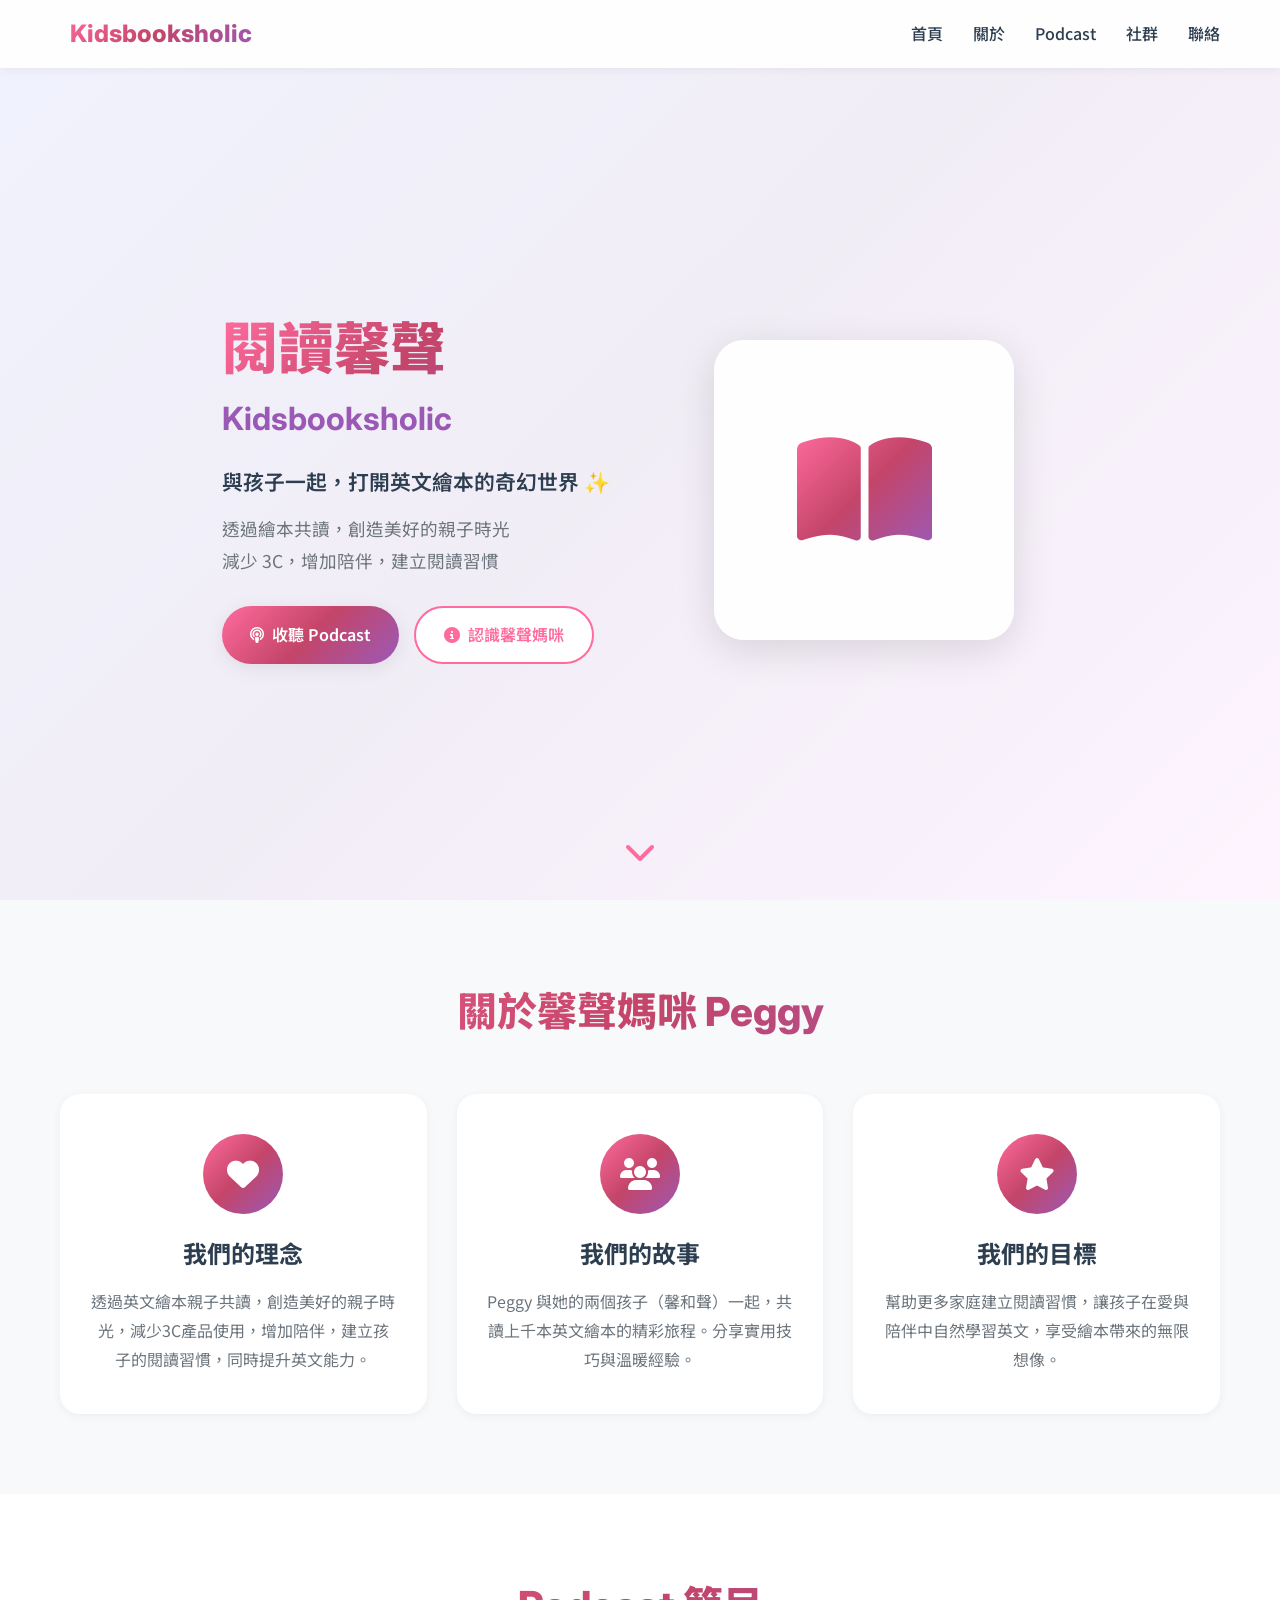
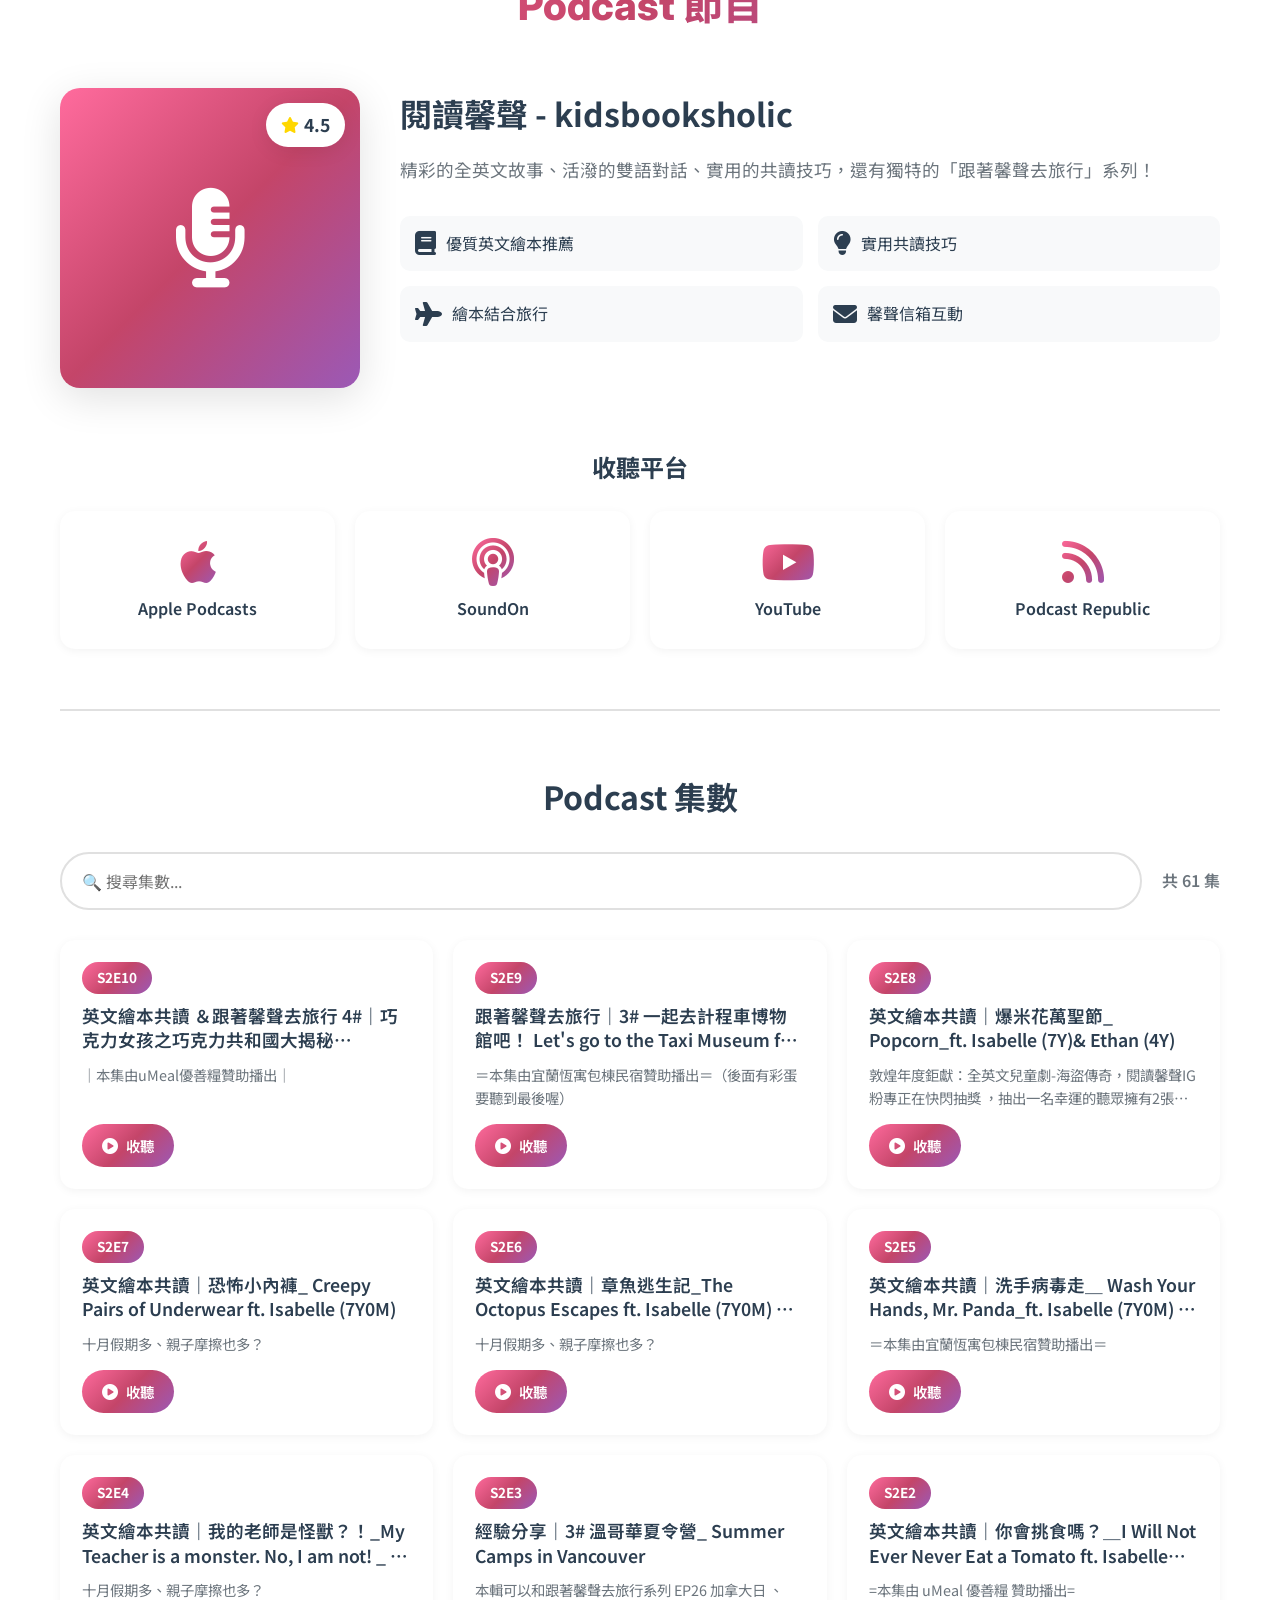
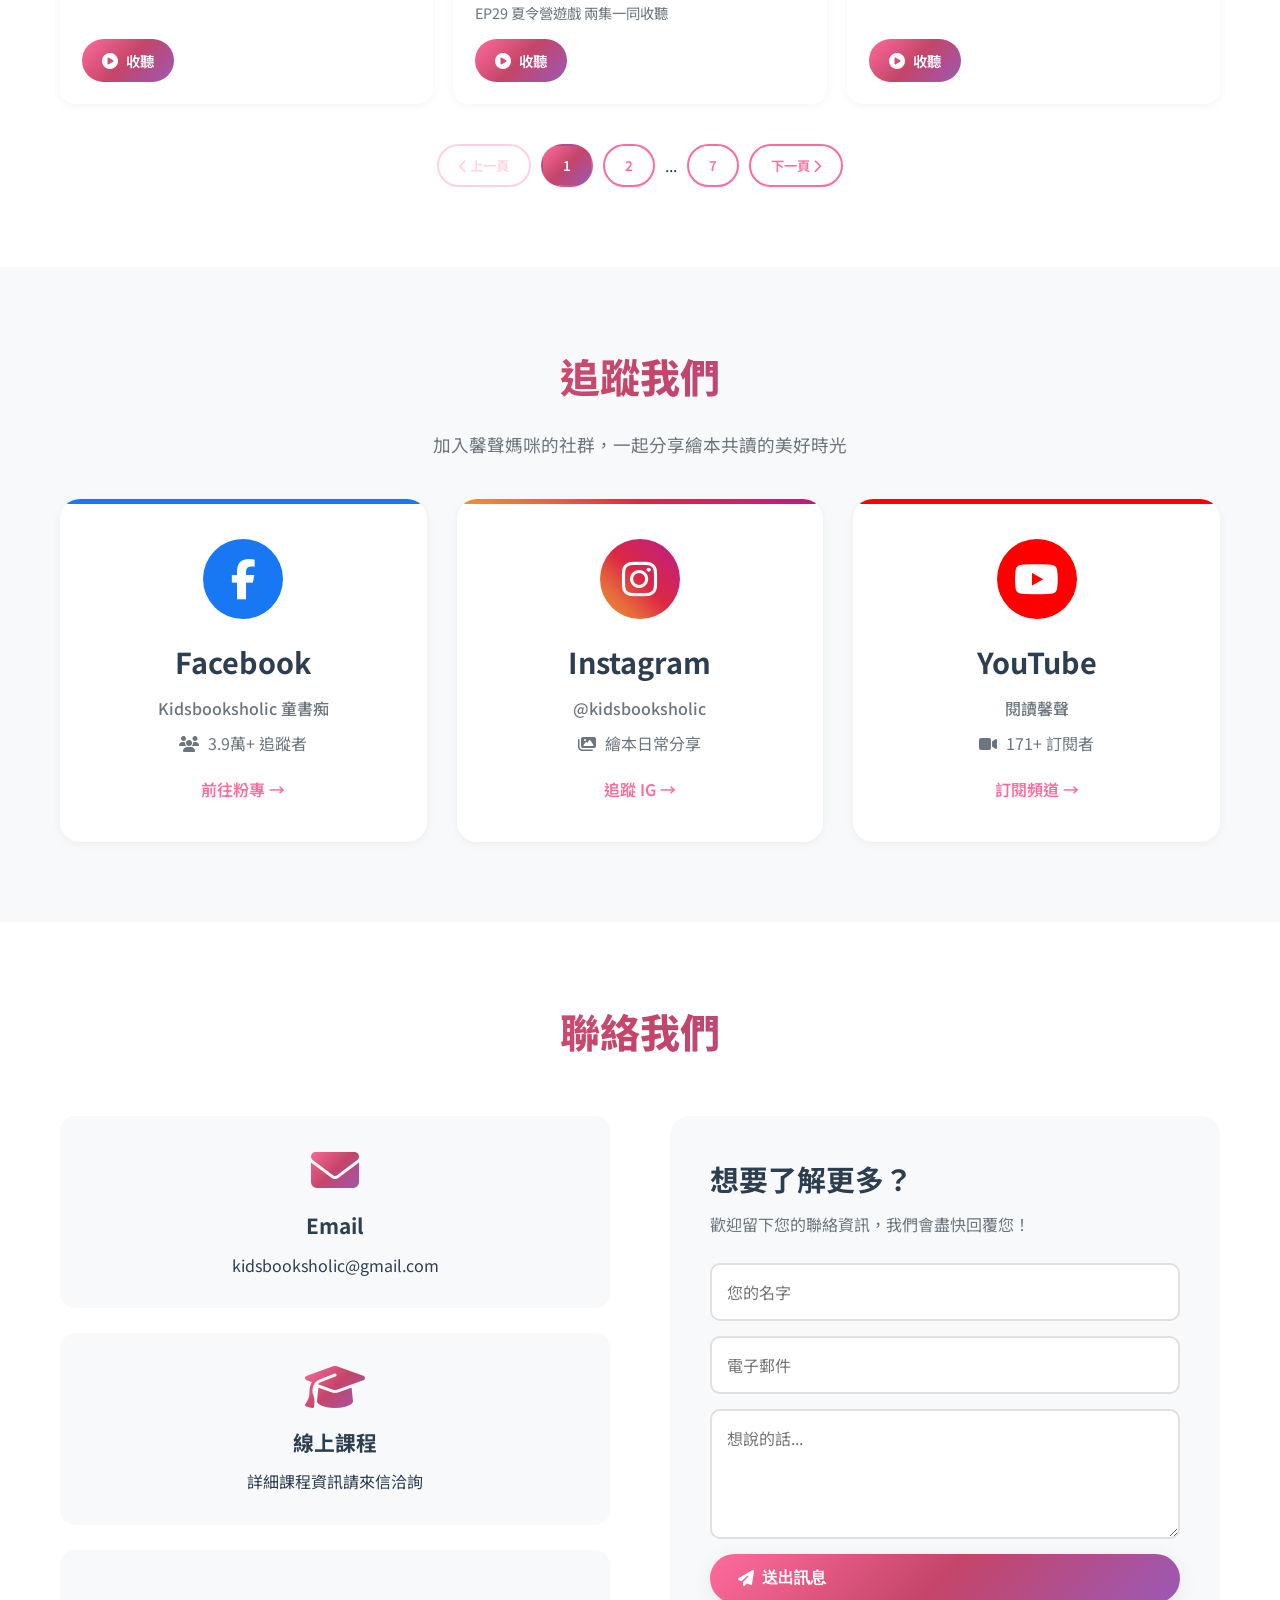
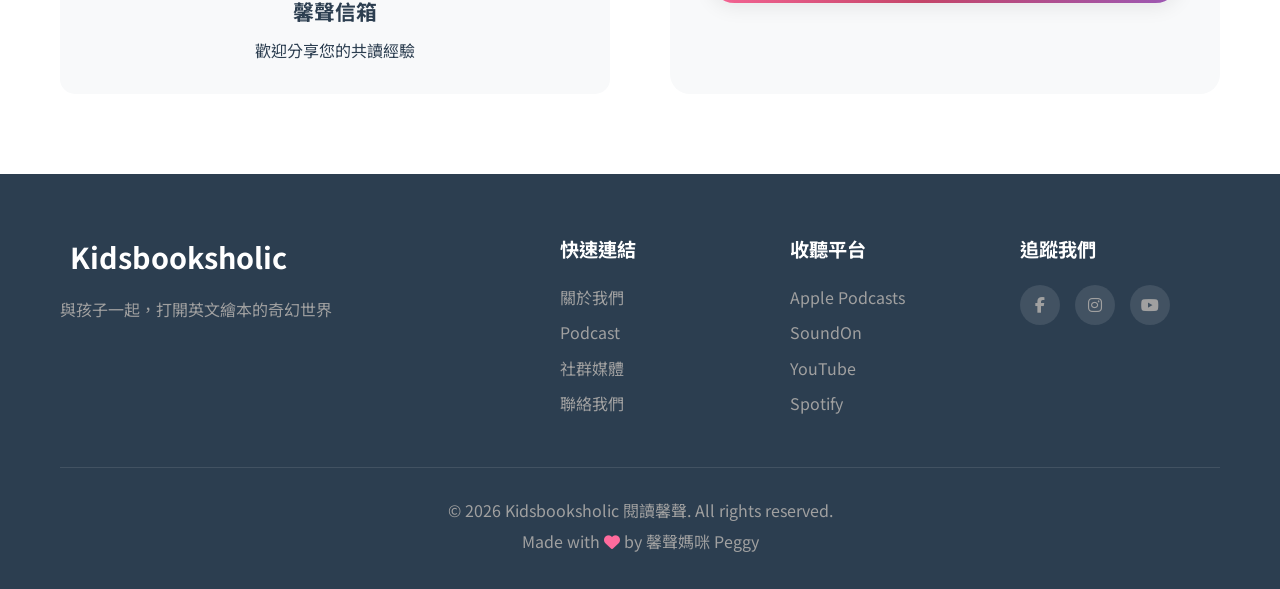
==== index.html @ b8f5b9c1 "Initial commit: Kidsbooksholic site" ====
<!DOCTYPE html>
<html lang="zh-TW">

<head>
    <meta charset="UTF-8">
    <meta name="viewport" content="width=device-width, initial-scale=1.0">
    <meta name="description" content="閱讀馨聲 - kidsbooksholic，Peggy 馨聲媽咪的英文繪本親子共讀 Podcast，分享優質英文繪本與共讀技巧">
    <meta name="keywords" content="英文繪本,親子共讀,kidsbooksholic,馨聲媽咪,Podcast,兒童英語">
    <meta name="author" content="Peggy 馨聲媽咪">

    <!-- Open Graph / Facebook -->
    <meta property="og:type" content="website">
    <meta property="og:title" content="閱讀馨聲 - Kidsbooksholic | 馨聲媽咪的英文繪本世界">
    <meta property="og:description" content="與孩子一起，打開英文繪本的奇幻世界。精彩的全英文故事、活潑的雙語對話、實用的共讀技巧。">
    <meta property="og:site_name" content="Kidsbooksholic">

    <!-- Twitter Card -->
    <meta name="twitter:card" content="summary_large_image">
    <meta name="twitter:title" content="閱讀馨聲 - Kidsbooksholic">
    <meta name="twitter:description" content="與孩子一起，打開英文繪本的奇幻世界">

    <title>閱讀馨聲 - Kidsbooksholic | 馨聲媽咪的英文繪本世界</title>

    <!-- Favicon -->
    <link rel="icon"
        href="data:image/svg+xml,<svg xmlns=%22http://www.w3.org/2000/svg%22 viewBox=%220 0 100 100%22><text y=%22.9em%22 font-size=%2290%22>📚</text></svg>">

    <!-- Google Fonts -->
    <link rel="preconnect" href="https://fonts.googleapis.com">
    <link rel="preconnect" href="https://fonts.gstatic.com" crossorigin>
    <link
        href="https://fonts.googleapis.com/css2?family=Inter:wght@400;600;700;800&family=Noto+Sans+TC:wght@400;500;700;900&display=swap"
        rel="stylesheet">

    <!-- Font Awesome for Icons -->
    <link rel="stylesheet" href="https://cdnjs.cloudflare.com/ajax/libs/font-awesome/6.4.0/css/all.min.css">

    <link rel="stylesheet" href="style.css">
</head>

<body>
    <!-- Navigation -->
    <nav class="navbar">
        <div class="container">
            <div class="nav-brand">
                <i class="fas fa-book-heart"></i>
                <span>Kidsbooksholic</span>
            </div>
            <ul class="nav-menu">
                <li><a href="#home">首頁</a></li>
                <li><a href="#about">關於</a></li>
                <li><a href="#podcast">Podcast</a></li>
                <li><a href="#social">社群</a></li>
                <li><a href="#contact">聯絡</a></li>
            </ul>
        </div>
    </nav>

    <!-- Hero Section -->
    <section id="home" class="hero">
        <div class="hero-background"></div>
        <div class="container hero-content">
            <div class="hero-text">
                <h1 class="hero-title">
                    <span class="title-main">閱讀馨聲</span>
                    <span class="title-sub">Kidsbooksholic</span>
                </h1>
                <p class="hero-subtitle">與孩子一起，打開英文繪本的奇幻世界 ✨</p>
                <p class="hero-description">
                    透過繪本共讀，創造美好的親子時光<br>
                    減少 3C，增加陪伴，建立閱讀習慣
                </p>
                <div class="hero-buttons">
                    <a href="#podcast" class="btn btn-primary">
                        <i class="fas fa-podcast"></i> 收聽 Podcast
                    </a>
                    <a href="#about" class="btn btn-secondary">
                        <i class="fas fa-circle-info"></i> 認識馨聲媽咪
                    </a>
                </div>
            </div>
            <div class="hero-image">
                <div class="floating-card">
                    <i class="fas fa-book-open"></i>
                </div>
            </div>
        </div>
        <div class="scroll-indicator">
            <i class="fas fa-chevron-down"></i>
        </div>
    </section>

    <!-- About Section -->
    <section id="about" class="about">
        <div class="container">
            <h2 class="section-title">關於馨聲媽咪 Peggy</h2>
            <div class="about-content">
                <div class="about-card">
                    <div class="about-icon">
                        <i class="fas fa-heart"></i>
                    </div>
                    <h3>我們的理念</h3>
                    <p>透過英文繪本親子共讀，創造美好的親子時光，減少3C產品使用，增加陪伴，建立孩子的閱讀習慣，同時提升英文能力。</p>
                </div>
                <div class="about-card">
                    <div class="about-icon">
                        <i class="fas fa-users"></i>
                    </div>
                    <h3>我們的故事</h3>
                    <p>Peggy 與她的兩個孩子（馨和聲）一起，共讀上千本英文繪本的精彩旅程。分享實用技巧與溫暖經驗。</p>
                </div>
                <div class="about-card">
                    <div class="about-icon">
                        <i class="fas fa-star"></i>
                    </div>
                    <h3>我們的目標</h3>
                    <p>幫助更多家庭建立閱讀習慣，讓孩子在愛與陪伴中自然學習英文，享受繪本帶來的無限想像。</p>
                </div>
            </div>
        </div>
    </section>

    <!-- Podcast Section -->
    <section id="podcast" class="podcast">
        <div class="container">
            <h2 class="section-title">Podcast 節目</h2>
            <div class="podcast-intro">
                <div class="podcast-cover">
                    <i class="fas fa-microphone-lines"></i>
                    <div class="rating">
                        <i class="fas fa-star"></i>
                        <span>4.5</span>
                    </div>
                </div>
                <div class="podcast-info">
                    <h3>閱讀馨聲 - kidsbooksholic</h3>
                    <p class="podcast-desc">
                        精彩的全英文故事、活潑的雙語對話、實用的共讀技巧，還有獨特的「跟著馨聲去旅行」系列！
                    </p>
                    <div class="podcast-features">
                        <div class="feature">
                            <i class="fas fa-book"></i>
                            <span>優質英文繪本推薦</span>
                        </div>
                        <div class="feature">
                            <i class="fas fa-lightbulb"></i>
                            <span>實用共讀技巧</span>
                        </div>
                        <div class="feature">
                            <i class="fas fa-plane"></i>
                            <span>繪本結合旅行</span>
                        </div>
                        <div class="feature">
                            <i class="fas fa-envelope"></i>
                            <span>馨聲信箱互動</span>
                        </div>
                    </div>
                </div>
            </div>

            <!-- Podcast Platforms -->
            <div class="platforms">
                <h4>收聽平台</h4>
                <div class="platform-grid">
                    <a href="https://podcasts.apple.com/tw/podcast/kidsbooksholic/id1523394301" class="platform-card"
                        target="_blank">
                        <i class="fab fa-apple"></i>
                        <span>Apple Podcasts</span>
                    </a>
                    <a href="https://player.soundon.fm/p/ca75157b-90d1-48de-877b-72520bd27f8d" class="platform-card"
                        target="_blank">
                        <i class="fas fa-podcast"></i>
                        <span>SoundOn</span>
                    </a>
                    <a href="https://www.youtube.com/@kidsbooksholic" class="platform-card" target="_blank">
                        <i class="fab fa-youtube"></i>
                        <span>YouTube</span>
                    </a>
                    <a href="#" class="platform-card" target="_blank">
                        <i class="fas fa-rss"></i>
                        <span>Podcast Republic</span>
                    </a>
                </div>
            </div>

            <!-- Episodes List -->
            <div class="episodes-section">
                <h4>Podcast 集數</h4>
                <div class="episodes-controls">
                    <input type="text" id="episodeSearch" class="episode-search" placeholder="🔍 搜尋集數...">
                    <div class="episode-stats">
                        <span id="episodeCount">共 61 集</span>
                    </div>
                </div>
                <div class="episodes-grid" id="episodesGrid">
                    <!-- Episodes will be populated by JavaScript -->
                </div>
                <div class="pagination" id="pagination">
                    <!-- Pagination buttons will be added by JavaScript -->
                </div>
            </div>
        </div>
    </section>

    <!-- Social Media Section -->
    <section id="social" class="social">
        <div class="container">
            <h2 class="section-title">追蹤我們</h2>
            <p class="section-subtitle">加入馨聲媽咪的社群，一起分享繪本共讀的美好時光</p>
            <div class="social-grid">
                <a href="https://www.facebook.com/kidsbooksholic" class="social-card facebook" target="_blank">
                    <div class="social-icon">
                        <i class="fab fa-facebook-f"></i>
                    </div>
                    <h3>Facebook</h3>
                    <p class="social-handle">Kidsbooksholic 童書痴</p>
                    <p class="social-stats">
                        <i class="fas fa-users"></i> 3.9萬+ 追蹤者
                    </p>
                    <span class="social-cta">前往粉專 →</span>
                </a>

                <a href="https://www.instagram.com/kidsbooksholic" class="social-card instagram" target="_blank">
                    <div class="social-icon">
                        <i class="fab fa-instagram"></i>
                    </div>
                    <h3>Instagram</h3>
                    <p class="social-handle">@kidsbooksholic</p>
                    <p class="social-stats">
                        <i class="fas fa-images"></i> 繪本日常分享
                    </p>
                    <span class="social-cta">追蹤 IG →</span>
                </a>

                <a href="https://www.youtube.com/@kidsbooksholic" class="social-card youtube" target="_blank">
                    <div class="social-icon">
                        <i class="fab fa-youtube"></i>
                    </div>
                    <h3>YouTube</h3>
                    <p class="social-handle">閱讀馨聲</p>
                    <p class="social-stats">
                        <i class="fas fa-video"></i> 171+ 訂閱者
                    </p>
                    <span class="social-cta">訂閱頻道 →</span>
                </a>
            </div>
        </div>
    </section>

    <!-- Contact Section -->
    <section id="contact" class="contact">
        <div class="container">
            <h2 class="section-title">聯絡我們</h2>
            <div class="contact-content">
                <div class="contact-info">
                    <div class="contact-card">
                        <i class="fas fa-envelope"></i>
                        <h3>Email</h3>
                        <p><a href="mailto:kidsbooksholic@gmail.com"
                                style="color: inherit; text-decoration: none;">kidsbooksholic@gmail.com</a></p>
                    </div>
                    <div class="contact-card">
                        <i class="fas fa-graduation-cap"></i>
                        <h3>線上課程</h3>
                        <p>詳細課程資訊請來信洽詢</p>
                    </div>
                    <div class="contact-card">
                        <i class="fas fa-mailbox"></i>
                        <h3>馨聲信箱</h3>
                        <p>歡迎分享您的共讀經驗</p>
                    </div>
                </div>
                <div class="contact-form-wrapper">
                    <h3>想要了解更多？</h3>
                    <p>歡迎留下您的聯絡資訊，我們會盡快回覆您！</p>
                    <form class="contact-form">
                        <input type="text" placeholder="您的名字" required>
                        <input type="email" placeholder="電子郵件" required>
                        <textarea placeholder="想說的話..." rows="4" required></textarea>
                        <button type="submit" class="btn btn-primary">
                            <i class="fas fa-paper-plane"></i> 送出訊息
                        </button>
                    </form>
                </div>
            </div>
        </div>
    </section>

    <!-- Footer -->
    <footer class="footer">
        <div class="container">
            <div class="footer-content">
                <div class="footer-brand">
                    <h3>
                        <i class="fas fa-book-heart"></i>
                        Kidsbooksholic
                    </h3>
                    <p>與孩子一起，打開英文繪本的奇幻世界</p>
                </div>
                <div class="footer-links">
                    <div class="footer-column">
                        <h4>快速連結</h4>
                        <ul>
                            <li><a href="#about">關於我們</a></li>
                            <li><a href="#podcast">Podcast</a></li>
                            <li><a href="#social">社群媒體</a></li>
                            <li><a href="#contact">聯絡我們</a></li>
                        </ul>
                    </div>
                    <div class="footer-column">
                        <h4>收聽平台</h4>
                        <ul>
                            <li><a href="https://podcasts.apple.com/tw/podcast/kidsbooksholic/id1523394301"
                                    target="_blank" rel="noopener">Apple Podcasts</a></li>
                            <li><a href="https://player.soundon.fm/p/ca75157b-90d1-48de-877b-72520bd27f8d"
                                    target="_blank" rel="noopener">SoundOn</a></li>
                            <li><a href="https://www.youtube.com/@kidsbooksholic" target="_blank"
                                    rel="noopener">YouTube</a></li>
                            <li><a href="https://open.spotify.com/" target="_blank" rel="noopener">Spotify</a></li>
                        </ul>
                    </div>
                    <div class="footer-column">
                        <h4>追蹤我們</h4>
                        <div class="footer-social">
                            <a href="https://www.facebook.com/kidsbooksholic" target="_blank" rel="noopener"
                                aria-label="Facebook"><i class="fab fa-facebook-f"></i></a>
                            <a href="https://www.instagram.com/kidsbooksholic" target="_blank" rel="noopener"
                                aria-label="Instagram"><i class="fab fa-instagram"></i></a>
                            <a href="https://www.youtube.com/@kidsbooksholic" target="_blank" rel="noopener"
                                aria-label="YouTube"><i class="fab fa-youtube"></i></a>
                        </div>
                    </div>
                </div>
            </div>
            <div class="footer-bottom">
                <p>&copy; 2024 Kidsbooksholic 閱讀馨聲. All rights reserved.</p>
                <p>Made with <i class="fas fa-heart"></i> by 馨聲媽咪 Peggy</p>
            </div>
        </div>
    </footer>

    <script src="script.js"></script>
</body>

</html>
---- style.css ----
/* ===== CSS Reset & Variables ===== */
* {
    margin: 0;
    padding: 0;
    box-sizing: border-box;
}

:root {
    /* Colors */
    --primary-gradient: linear-gradient(135deg, #FF6B9D 0%, #C44569 50%, #9B59B6 100%);
    --secondary-gradient: linear-gradient(135deg, #667eea 0%, #764ba2 100%);
    --accent-gradient: linear-gradient(135deg, #f093fb 0%, #f5576c 100%);
    --warm-gradient: linear-gradient(135deg, #FFD89B 0%, #19547B 100%);

    --primary-color: #FF6B9D;
    --secondary-color: #9B59B6;
    --accent-color: #667eea;
    --text-dark: #2c3e50;
    --text-light: #6c757d;
    --bg-light: #f8f9fa;
    --white: #ffffff;

    /* Typography */
    --font-primary: 'Noto Sans TC', sans-serif;
    --font-display: 'Inter', 'Noto Sans TC', sans-serif;

    /* Spacing */
    --section-padding: 80px 0;
    --container-max-width: 1200px;

    /* Effects */
    --transition: all 0.3s cubic-bezier(0.4, 0, 0.2, 1);
    --shadow-sm: 0 2px 10px rgba(0, 0, 0, 0.05);
    --shadow-md: 0 4px 20px rgba(0, 0, 0, 0.08);
    --shadow-lg: 0 10px 40px rgba(0, 0, 0, 0.12);
    --glass-bg: rgba(255, 255, 255, 0.9);
    --glass-border: rgba(255, 255, 255, 0.3);
}

html {
    scroll-behavior: smooth;
}

body {
    font-family: var(--font-primary);
    color: var(--text-dark);
    line-height: 1.6;
    overflow-x: hidden;
}

.container {
    max-width: var(--container-max-width);
    margin: 0 auto;
    padding: 0 20px;
}

/* ===== Navigation ===== */
.navbar {
    position: fixed;
    top: 0;
    left: 0;
    right: 0;
    background: var(--glass-bg);
    backdrop-filter: blur(10px);
    box-shadow: var(--shadow-sm);
    z-index: 1000;
    transition: var(--transition);
}

.navbar .container {
    display: flex;
    justify-content: space-between;
    align-items: center;
    padding: 15px 20px;
}

.nav-brand {
    display: flex;
    align-items: center;
    gap: 10px;
    font-family: var(--font-display);
    font-weight: 800;
    font-size: 1.5rem;
    background: var(--primary-gradient);
    -webkit-background-clip: text;
    -webkit-text-fill-color: transparent;
    background-clip: text;
}

.nav-brand i {
    font-size: 1.8rem;
    background: var(--primary-gradient);
    -webkit-background-clip: text;
    -webkit-text-fill-color: transparent;
}

.nav-menu {
    display: flex;
    list-style: none;
    gap: 30px;
}

.nav-menu a {
    text-decoration: none;
    color: var(--text-dark);
    font-weight: 500;
    transition: var(--transition);
    position: relative;
}

.nav-menu a::after {
    content: '';
    position: absolute;
    bottom: -5px;
    left: 0;
    width: 0;
    height: 2px;
    background: var(--primary-gradient);
    transition: var(--transition);
}

.nav-menu a:hover::after {
    width: 100%;
}

/* ===== Hero Section ===== */
.hero {
    position: relative;
    min-height: 100vh;
    display: flex;
    align-items: center;
    justify-content: center;
    overflow: hidden;
    padding-top: 80px;
}

.hero-background {
    position: absolute;
    top: 0;
    left: 0;
    right: 0;
    bottom: 0;
    background: linear-gradient(135deg, #667eea 0%, #764ba2 50%, #f093fb 100%);
    opacity: 0.1;
    z-index: -1;
}

.hero-content {
    display: grid;
    grid-template-columns: 1fr 1fr;
    gap: 60px;
    align-items: center;
}

.hero-title {
    font-family: var(--font-display);
    margin-bottom: 20px;
}

.title-main {
    display: block;
    font-size: 3.5rem;
    font-weight: 900;
    background: var(--primary-gradient);
    -webkit-background-clip: text;
    -webkit-text-fill-color: transparent;
    background-clip: text;
    line-height: 1.2;
}

.title-sub {
    display: block;
    font-size: 2rem;
    font-weight: 700;
    color: var(--secondary-color);
    margin-top: 10px;
}

.hero-subtitle {
    font-size: 1.3rem;
    color: var(--text-dark);
    margin-bottom: 15px;
    font-weight: 600;
}

.hero-description {
    font-size: 1.1rem;
    color: var(--text-light);
    margin-bottom: 30px;
    line-height: 1.8;
}

.hero-buttons {
    display: flex;
    gap: 15px;
    flex-wrap: wrap;
}

.btn {
    display: inline-flex;
    align-items: center;
    gap: 8px;
    padding: 14px 28px;
    border-radius: 50px;
    text-decoration: none;
    font-weight: 600;
    transition: var(--transition);
    cursor: pointer;
    border: none;
    font-size: 1rem;
}

.btn-primary {
    background: var(--primary-gradient);
    color: var(--white);
    box-shadow: var(--shadow-md);
}

.btn-primary:hover {
    transform: translateY(-2px);
    box-shadow: var(--shadow-lg);
}

.btn-secondary {
    background: var(--white);
    color: var(--primary-color);
    border: 2px solid var(--primary-color);
}

.btn-secondary:hover {
    background: var(--primary-color);
    color: var(--white);
    transform: translateY(-2px);
}

.hero-image {
    position: relative;
    display: flex;
    justify-content: center;
    align-items: center;
}

.floating-card {
    width: 300px;
    height: 300px;
    background: var(--glass-bg);
    backdrop-filter: blur(10px);
    border-radius: 30px;
    border: 2px solid var(--glass-border);
    display: flex;
    align-items: center;
    justify-content: center;
    box-shadow: var(--shadow-lg);
    animation: float 3s ease-in-out infinite;
}

.floating-card i {
    font-size: 120px;
    background: var(--primary-gradient);
    -webkit-background-clip: text;
    -webkit-text-fill-color: transparent;
}

@keyframes float {

    0%,
    100% {
        transform: translateY(0);
    }

    50% {
        transform: translateY(-20px);
    }
}

.scroll-indicator {
    position: absolute;
    bottom: 30px;
    left: 50%;
    transform: translateX(-50%);
    animation: bounce 2s infinite;
}

.scroll-indicator i {
    font-size: 2rem;
    color: var(--primary-color);
}

@keyframes bounce {

    0%,
    100% {
        transform: translateX(-50%) translateY(0);
    }

    50% {
        transform: translateX(-50%) translateY(10px);
    }
}

/* ===== Section Titles ===== */
.section-title {
    font-family: var(--font-display);
    font-size: 2.5rem;
    font-weight: 800;
    text-align: center;
    margin-bottom: 50px;
    background: var(--primary-gradient);
    -webkit-background-clip: text;
    -webkit-text-fill-color: transparent;
    background-clip: text;
}

.section-subtitle {
    text-align: center;
    font-size: 1.1rem;
    color: var(--text-light);
    margin-top: -30px;
    margin-bottom: 40px;
}

/* ===== About Section ===== */
.about {
    padding: var(--section-padding);
    background: var(--bg-light);
}

.about-content {
    display: grid;
    grid-template-columns: repeat(auto-fit, minmax(300px, 1fr));
    gap: 30px;
}

.about-card {
    background: var(--white);
    padding: 40px 30px;
    border-radius: 20px;
    box-shadow: var(--shadow-sm);
    transition: var(--transition);
    text-align: center;
}

.about-card:hover {
    transform: translateY(-10px);
    box-shadow: var(--shadow-lg);
}

.about-icon {
    width: 80px;
    height: 80px;
    margin: 0 auto 20px;
    background: var(--primary-gradient);
    border-radius: 50%;
    display: flex;
    align-items: center;
    justify-content: center;
}

.about-icon i {
    font-size: 2rem;
    color: var(--white);
}

.about-card h3 {
    font-size: 1.5rem;
    margin-bottom: 15px;
    color: var(--text-dark);
}

.about-card p {
    color: var(--text-light);
    line-height: 1.8;
}

/* ===== Podcast Section ===== */
.podcast {
    padding: var(--section-padding);
}

.podcast-intro {
    display: grid;
    grid-template-columns: 300px 1fr;
    gap: 40px;
    margin-bottom: 60px;
    align-items: start;
}

.podcast-cover {
    position: relative;
    width: 300px;
    height: 300px;
    background: var(--primary-gradient);
    border-radius: 20px;
    display: flex;
    align-items: center;
    justify-content: center;
    box-shadow: var(--shadow-lg);
}

.podcast-cover i {
    font-size: 100px;
    color: var(--white);
}

.rating {
    position: absolute;
    top: 15px;
    right: 15px;
    background: var(--white);
    padding: 8px 15px;
    border-radius: 50px;
    display: flex;
    align-items: center;
    gap: 5px;
    font-weight: 700;
    box-shadow: var(--shadow-md);
}

.rating i {
    font-size: 1rem;
    color: #ffd700;
}

.rating span {
    font-size: 1.1rem;
    color: var(--text-dark);
}

.podcast-info h3 {
    font-size: 2rem;
    margin-bottom: 15px;
    color: var(--text-dark);
}

.podcast-desc {
    font-size: 1.1rem;
    color: var(--text-light);
    margin-bottom: 30px;
    line-height: 1.8;
}

.podcast-features {
    display: grid;
    grid-template-columns: repeat(2, 1fr);
    gap: 15px;
}

.feature {
    display: flex;
    align-items: center;
    gap: 10px;
    padding: 15px;
    background: var(--bg-light);
    border-radius: 10px;
    transition: var(--transition);
}

.feature:hover {
    background: var(--primary-color);
    color: var(--white);
    transform: translateX(5px);
}

.feature i {
    font-size: 1.5rem;
}

.platforms h4 {
    font-size: 1.5rem;
    margin-bottom: 25px;
    text-align: center;
    color: var(--text-dark);
}

.platform-grid {
    display: grid;
    grid-template-columns: repeat(auto-fit, minmax(200px, 1fr));
    gap: 20px;
}

.platform-card {
    display: flex;
    flex-direction: column;
    align-items: center;
    gap: 10px;
    padding: 25px;
    background: var(--white);
    border-radius: 15px;
    box-shadow: var(--shadow-sm);
    text-decoration: none;
    color: var(--text-dark);
    transition: var(--transition);
    border: 2px solid transparent;
}

.platform-card:hover {
    transform: translateY(-5px);
    box-shadow: var(--shadow-md);
    border-color: var(--primary-color);
}

.platform-card i {
    font-size: 3rem;
    background: var(--primary-gradient);
    -webkit-background-clip: text;
    -webkit-text-fill-color: transparent;
}

.platform-card span {
    font-weight: 600;
}

/* ===== Social Media Section ===== */
.social {
    padding: var(--section-padding);
    background: var(--bg-light);
}

.social-grid {
    display: grid;
    grid-template-columns: repeat(auto-fit, minmax(300px, 1fr));
    gap: 30px;
}

.social-card {
    background: var(--white);
    padding: 40px 30px;
    border-radius: 20px;
    box-shadow: var(--shadow-sm);
    text-decoration: none;
    color: var(--text-dark);
    transition: var(--transition);
    display: flex;
    flex-direction: column;
    align-items: center;
    text-align: center;
    position: relative;
    overflow: hidden;
}

.social-card::before {
    content: '';
    position: absolute;
    top: 0;
    left: 0;
    right: 0;
    height: 5px;
    transition: var(--transition);
}

.social-card.facebook::before {
    background: #1877f2;
}

.social-card.instagram::before {
    background: linear-gradient(45deg, #f09433 0%, #e6683c 25%, #dc2743 50%, #cc2366 75%, #bc1888 100%);
}

.social-card.youtube::before {
    background: #ff0000;
}

.social-card:hover {
    transform: translateY(-10px);
    box-shadow: var(--shadow-lg);
}

.social-card:hover::before {
    height: 100%;
    opacity: 0.1;
}

.social-icon {
    width: 80px;
    height: 80px;
    border-radius: 50%;
    display: flex;
    align-items: center;
    justify-content: center;
    margin-bottom: 20px;
    transition: var(--transition);
}

.facebook .social-icon {
    background: #1877f2;
}

.instagram .social-icon {
    background: linear-gradient(45deg, #f09433 0%, #e6683c 25%, #dc2743 50%, #cc2366 75%, #bc1888 100%);
}

.youtube .social-icon {
    background: #ff0000;
}

.social-icon i {
    font-size: 2.5rem;
    color: var(--white);
}

.social-card h3 {
    font-size: 1.8rem;
    margin-bottom: 10px;
}

.social-handle {
    color: var(--text-light);
    margin-bottom: 10px;
    font-weight: 500;
}

.social-stats {
    color: var(--text-light);
    margin-bottom: 20px;
}

.social-stats i {
    margin-right: 5px;
}

.social-cta {
    font-weight: 600;
    color: var(--primary-color);
    margin-top: auto;
}

/* ===== Contact Section ===== */
.contact {
    padding: var(--section-padding);
}

.contact-content {
    display: grid;
    grid-template-columns: 1fr 1fr;
    gap: 60px;
}

.contact-info {
    display: flex;
    flex-direction: column;
    gap: 25px;
}

.contact-card {
    background: var(--bg-light);
    padding: 30px;
    border-radius: 15px;
    display: flex;
    flex-direction: column;
    align-items: center;
    text-align: center;
    transition: var(--transition);
}

.contact-card:hover {
    background: var(--primary-color);
    color: var(--white);
    transform: translateX(5px);
}

.contact-card i {
    font-size: 3rem;
    margin-bottom: 15px;
    background: var(--primary-gradient);
    -webkit-background-clip: text;
    -webkit-text-fill-color: transparent;
}

.contact-card:hover i {
    -webkit-text-fill-color: var(--white);
}

.contact-card h3 {
    font-size: 1.3rem;
    margin-bottom: 10px;
}

.contact-form-wrapper {
    background: var(--bg-light);
    padding: 40px;
    border-radius: 20px;
}

.contact-form-wrapper h3 {
    font-size: 1.8rem;
    margin-bottom: 10px;
    color: var(--text-dark);
}

.contact-form-wrapper p {
    color: var(--text-light);
    margin-bottom: 25px;
}

.contact-form {
    display: flex;
    flex-direction: column;
    gap: 15px;
}

.contact-form input,
.contact-form textarea {
    padding: 15px;
    border: 2px solid #e0e0e0;
    border-radius: 10px;
    font-family: var(--font-primary);
    font-size: 1rem;
    transition: var(--transition);
}

.contact-form input:focus,
.contact-form textarea:focus {
    outline: none;
    border-color: var(--primary-color);
}

.contact-form textarea {
    resize: vertical;
}

/* ===== Footer ===== */
.footer {
    background: var(--text-dark);
    color: var(--white);
    padding: 60px 0 30px;
}

.footer-content {
    display: grid;
    grid-template-columns: 2fr 3fr;
    gap: 60px;
    margin-bottom: 40px;
}

.footer-brand h3 {
    font-size: 1.8rem;
    margin-bottom: 15px;
    display: flex;
    align-items: center;
    gap: 10px;
}

.footer-brand i {
    color: var(--primary-color);
}

.footer-brand p {
    color: #a0a0a0;
    line-height: 1.8;
}

.footer-links {
    display: grid;
    grid-template-columns: repeat(3, 1fr);
    gap: 30px;
}

.footer-column h4 {
    font-size: 1.2rem;
    margin-bottom: 20px;
    color: var(--white);
}

.footer-column ul {
    list-style: none;
}

.footer-column ul li {
    margin-bottom: 10px;
}

.footer-column a {
    color: #a0a0a0;
    text-decoration: none;
    transition: var(--transition);
}

.footer-column a:hover {
    color: var(--primary-color);
}

.footer-social {
    display: flex;
    gap: 15px;
}

.footer-social a {
    width: 40px;
    height: 40px;
    background: rgba(255, 255, 255, 0.1);
    border-radius: 50%;
    display: flex;
    align-items: center;
    justify-content: center;
    transition: var(--transition);
}

.footer-social a:hover {
    background: var(--primary-color);
    transform: translateY(-3px);
}

.footer-bottom {
    border-top: 1px solid rgba(255, 255, 255, 0.1);
    padding-top: 30px;
    text-align: center;
    color: #a0a0a0;
}

.footer-bottom p {
    margin-bottom: 5px;
}

.footer-bottom i {
    color: var(--primary-color);
}

/* ===== Episodes Section ==== */
.episodes-section {
    margin-top: 60px;
    padding-top: 60px;
    border-top: 2px solid #e0e0e0;
}

.episodes-section h4 {
    font-size: 2rem;
    margin-bottom: 30px;
    text-align: center;
    color: var(--text-dark);
}

.episodes-controls {
    display: flex;
    justify-content: space-between;
    align-items: center;
    margin-bottom: 30px;
    gap: 20px;
    flex-wrap: wrap;
}

.episode-search {
    flex: 1;
    min-width: 250px;
    padding: 15px 20px;
    border: 2px solid #e0e0e0;
    border-radius: 50px;
    font-family: var(--font-primary);
    font-size: 1rem;
    transition: var(--transition);
}

.episode-search:focus {
    outline: none;
    border-color: var(--primary-color);
    box-shadow: 0 0 0 3px rgba(255, 107, 157, 0.1);
}

.episode-stats {
    font-weight: 600;
    color: var(--text-light);
}

.episodes-grid {
    display: grid;
    grid-template-columns: repeat(auto-fill, minmax(300px, 1fr));
    gap: 20px;
    margin-bottom: 40px;
}

.episode-card {
    background: var(--white);
    border-radius: 15px;
    padding: 20px;
    box-shadow: var(--shadow-sm);
    transition: var(--transition);
    border: 2px solid transparent;
    display: flex;
    flex-direction: column;
}

.episode-card:hover {
    transform: translateY(-5px);
    box-shadow: var(--shadow-md);
    border-color: var(--primary-color);
}

.episode-number {
    display: inline-block;
    background: var(--primary-gradient);
    color: var(--white);
    padding: 5px 15px;
    border-radius: 50px;
    font-size: 0.85rem;
    font-weight: 700;
    margin-bottom: 10px;
    align-self: flex-start;
}

.episode-title {
    font-size: 1.1rem;
    font-weight: 600;
    color: var(--text-dark);
    margin-bottom: 10px;
    line-height: 1.4;
    display: -webkit-box;
    -webkit-line-clamp: 2;
    -webkit-box-orient: vertical;
    overflow: hidden;
}

.episode-description {
    color: var(--text-light);
    font-size: 0.9rem;
    margin-bottom: 15px;
    line-height: 1.6;
    flex-grow: 1;
    display: -webkit-box;
    -webkit-line-clamp: 2;
    -webkit-box-orient: vertical;
    overflow: hidden;
}

.episode-link {
    display: inline-flex;
    align-items: center;
    gap: 8px;
    padding: 10px 20px;
    background: var(--primary-gradient);
    color: var(--white);
    text-decoration: none;
    border-radius: 50px;
    font-weight: 600;
    font-size: 0.9rem;
    transition: var(--transition);
    align-self: flex-start;
}

.episode-link:hover {
    transform: translateX(5px);
    box-shadow: var(--shadow-md);
}

.episode-link i {
    font-size: 1rem;
}

.pagination {
    display: flex;
    justify-content: center;
    align-items: center;
    gap: 10px;
    flex-wrap: wrap;
}

.pagination button {
    padding: 10px 20px;
    border: 2px solid var(--primary-color);
    background: var(--white);
    color: var(--primary-color);
    border-radius: 50px;
    font-weight: 600;
    cursor: pointer;
    transition: var(--transition);
    font-family: var(--font-primary);
}

.pagination button:hover:not(:disabled) {
    background: var(--primary-color);
    color: var(--white);
    transform: translateY(-2px);
}

.pagination button.active {
    background: var(--primary-gradient);
    color: var(--white);
    border-color: transparent;
}

.pagination button:disabled {
    opacity: 0.3;
    cursor: not-allowed;
}

.no-results {
    text-align: center;
    padding: 60px 20px;
    color: var(--text-light);
}

.no-results i {
    font-size: 4rem;
    margin-bottom: 20px;
    opacity: 0.3;
}

.no-results p {
    font-size: 1.2rem;
}


/* ===== Responsive Design ===== */
@media (max-width: 968px) {
    .hero-content {
        grid-template-columns: 1fr;
        text-align: center;
    }

    .hero-image {
        display: none;
    }

    .title-main {
        font-size: 2.5rem;
    }

    .title-sub {
        font-size: 1.5rem;
    }

    .podcast-intro {
        grid-template-columns: 1fr;
        text-align: center;
    }

    .podcast-cover {
        margin: 0 auto;
    }

    .contact-content {
        grid-template-columns: 1fr;
    }

    .footer-content {
        grid-template-columns: 1fr;
    }

    .footer-links {
        grid-template-columns: 1fr;
    }
}

@media (max-width: 768px) {
    .nav-menu {
        display: none;
    }

    .section-title {
        font-size: 2rem;
    }

    .hero-buttons {
        flex-direction: column;
        align-items: center;
    }

    .btn {
        width: 100%;
        max-width: 300px;
        justify-content: center;
    }

    .podcast-features {
        grid-template-columns: 1fr;
    }
}
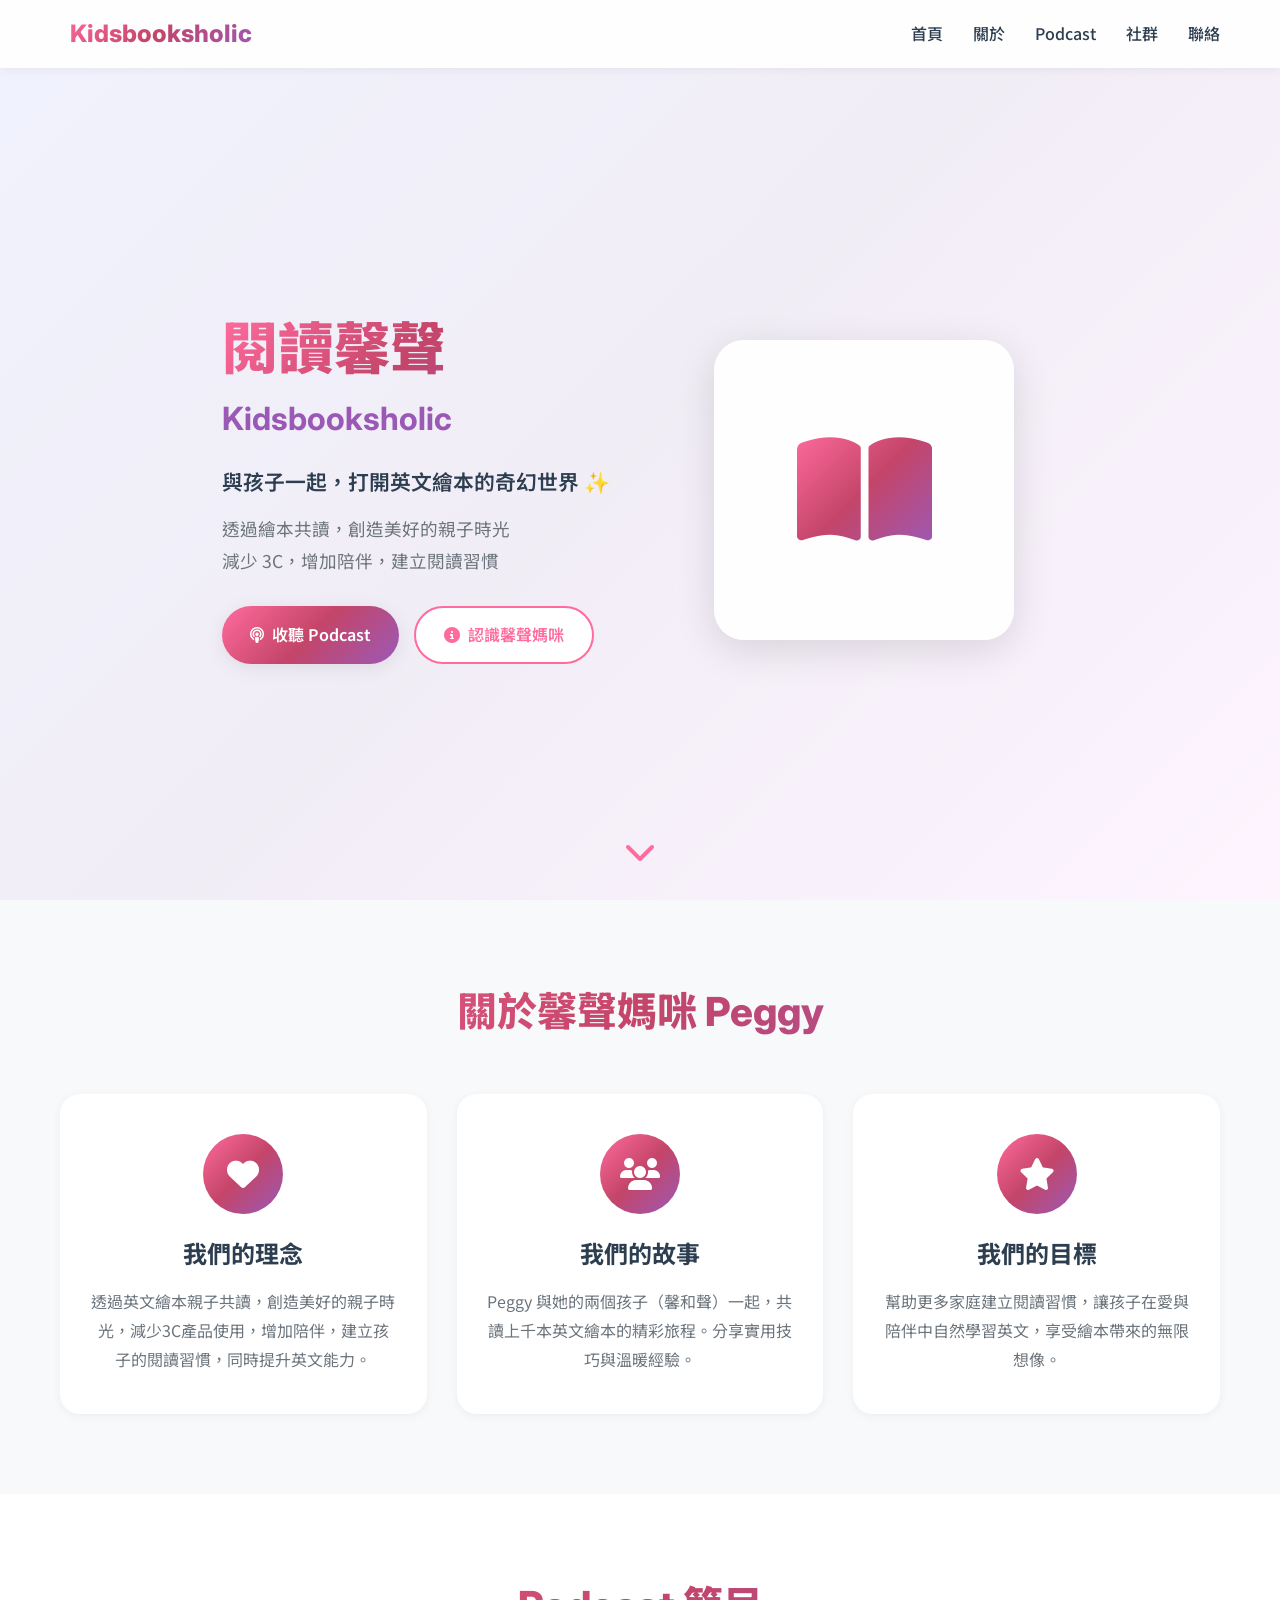
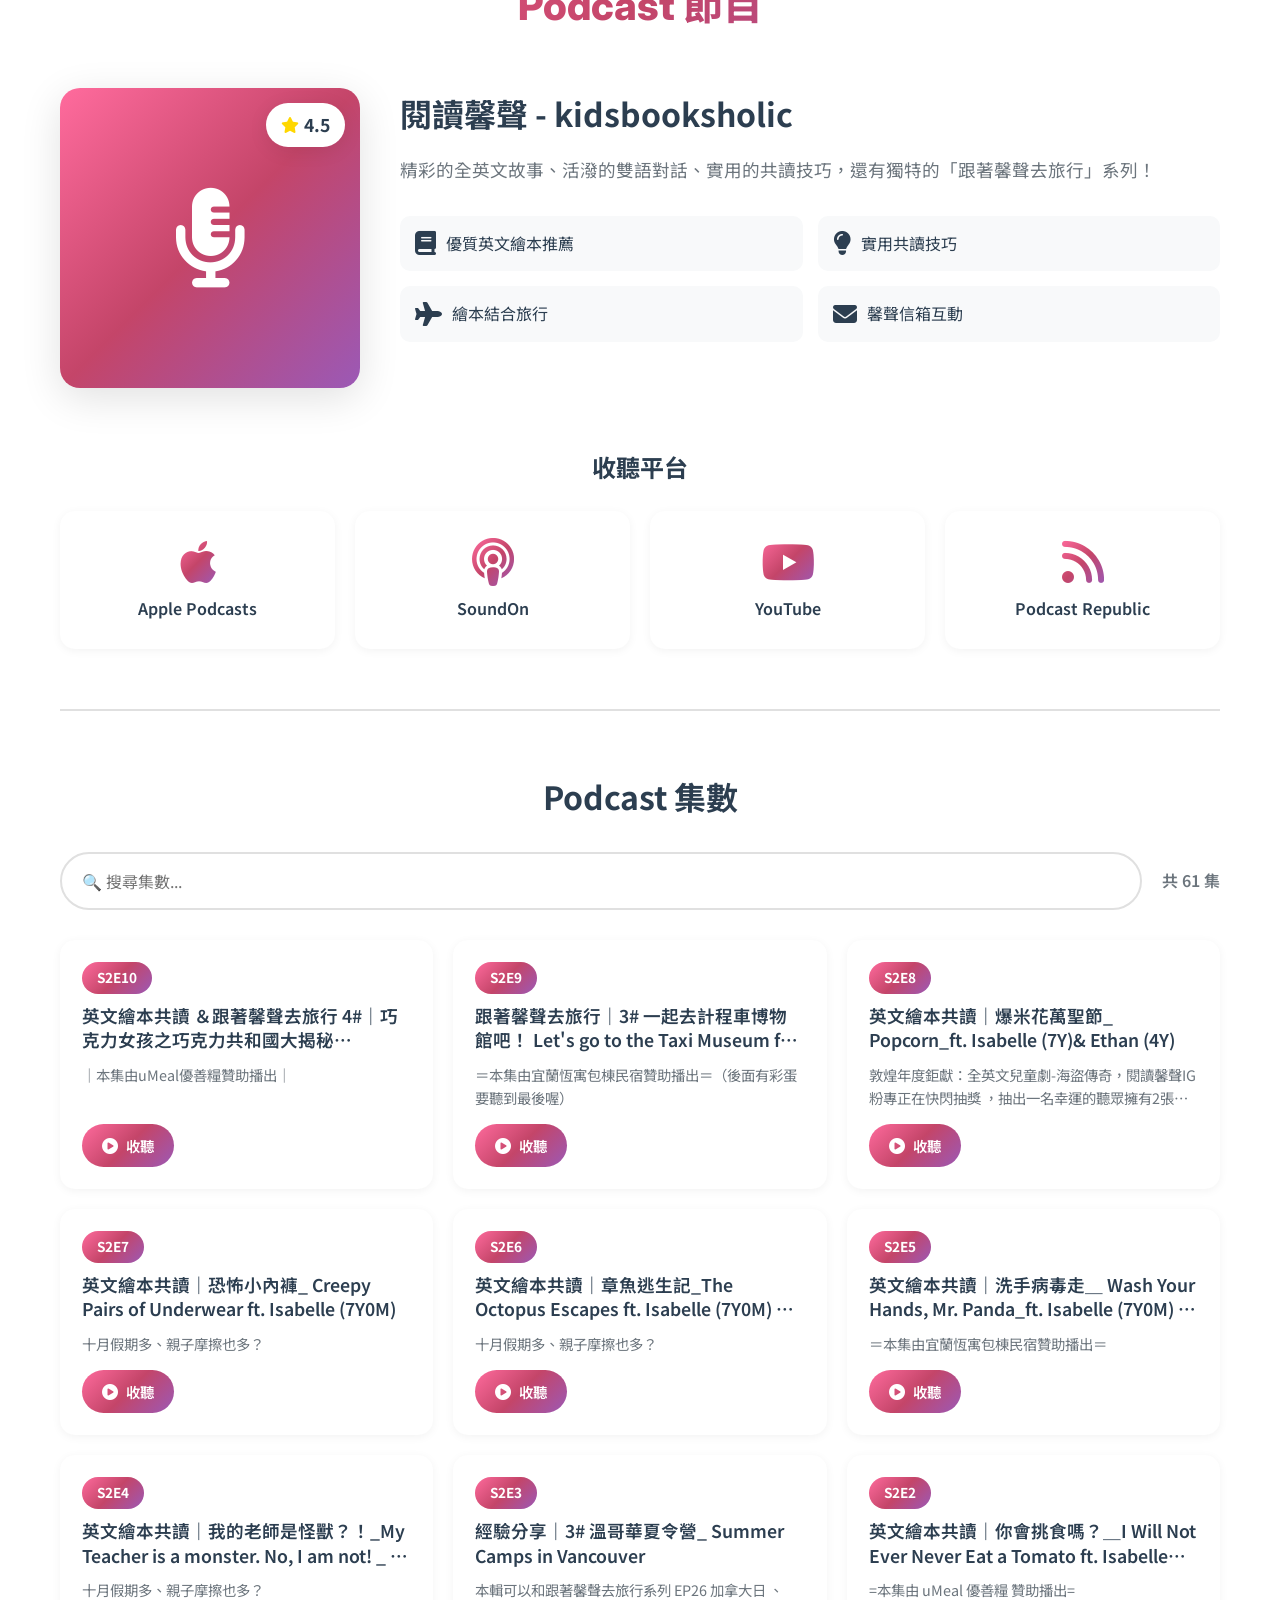
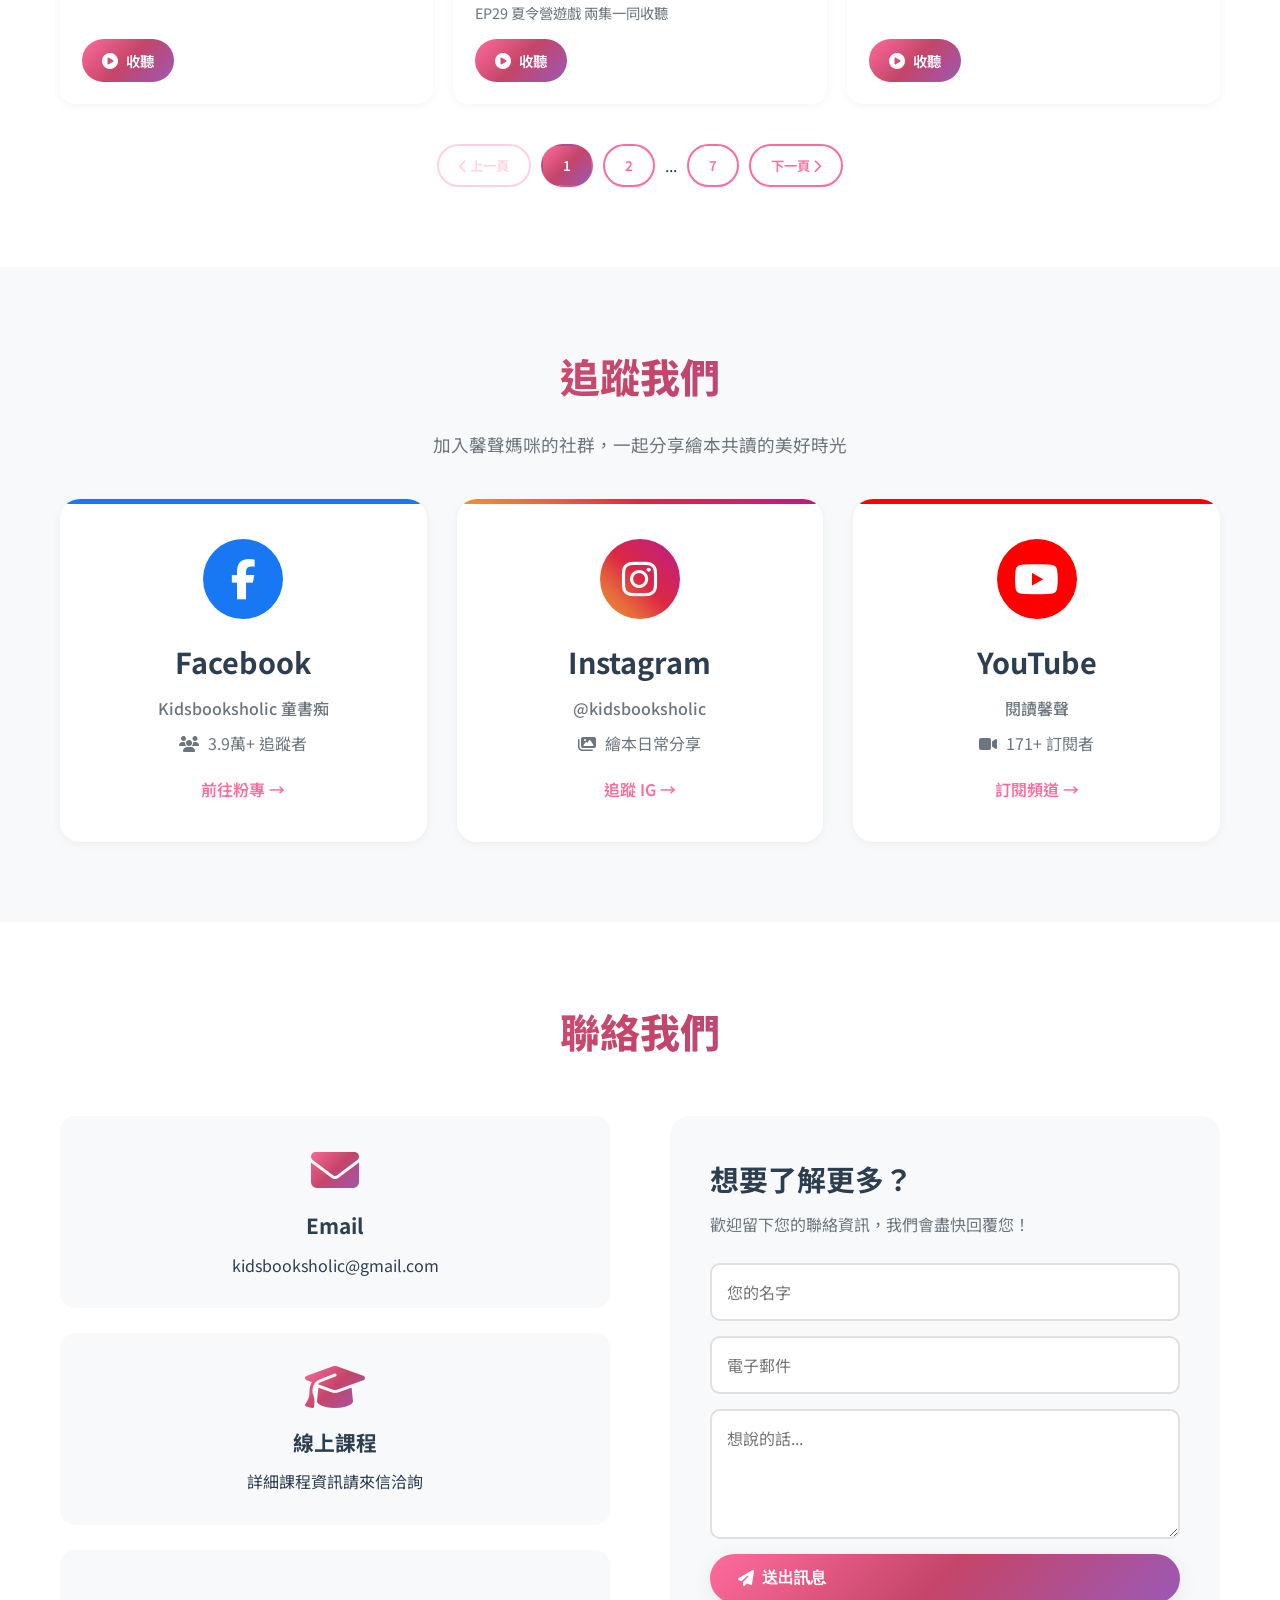
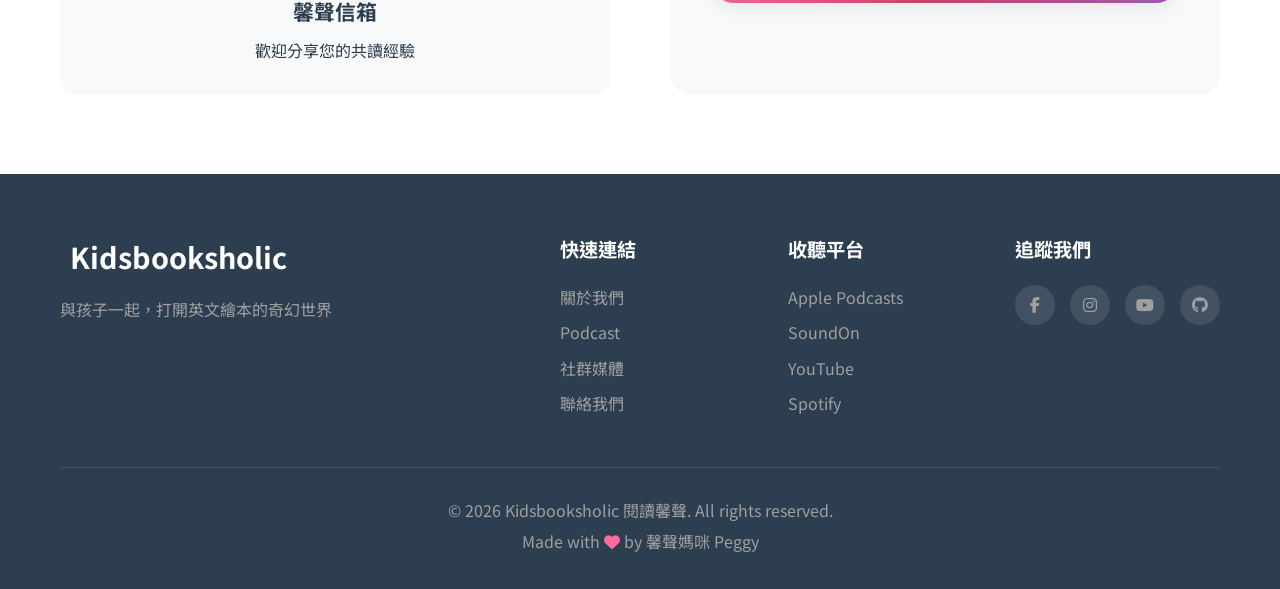
==== commit 59c3de10: "chore: add GitHub link to footer and remove redundant submodule" ====
--- a/index.html
+++ b/index.html
@@ -328,6 +328,8 @@
                                 aria-label="Instagram"><i class="fab fa-instagram"></i></a>
                             <a href="https://www.youtube.com/@kidsbooksholic" target="_blank" rel="noopener"
                                 aria-label="YouTube"><i class="fab fa-youtube"></i></a>
+                            <a href="https://github.com/sniperHK/kidsbooksholic-site" target="_blank" rel="noopener"
+                                aria-label="GitHub"><i class="fab fa-github"></i></a>
                         </div>
                     </div>
                 </div>
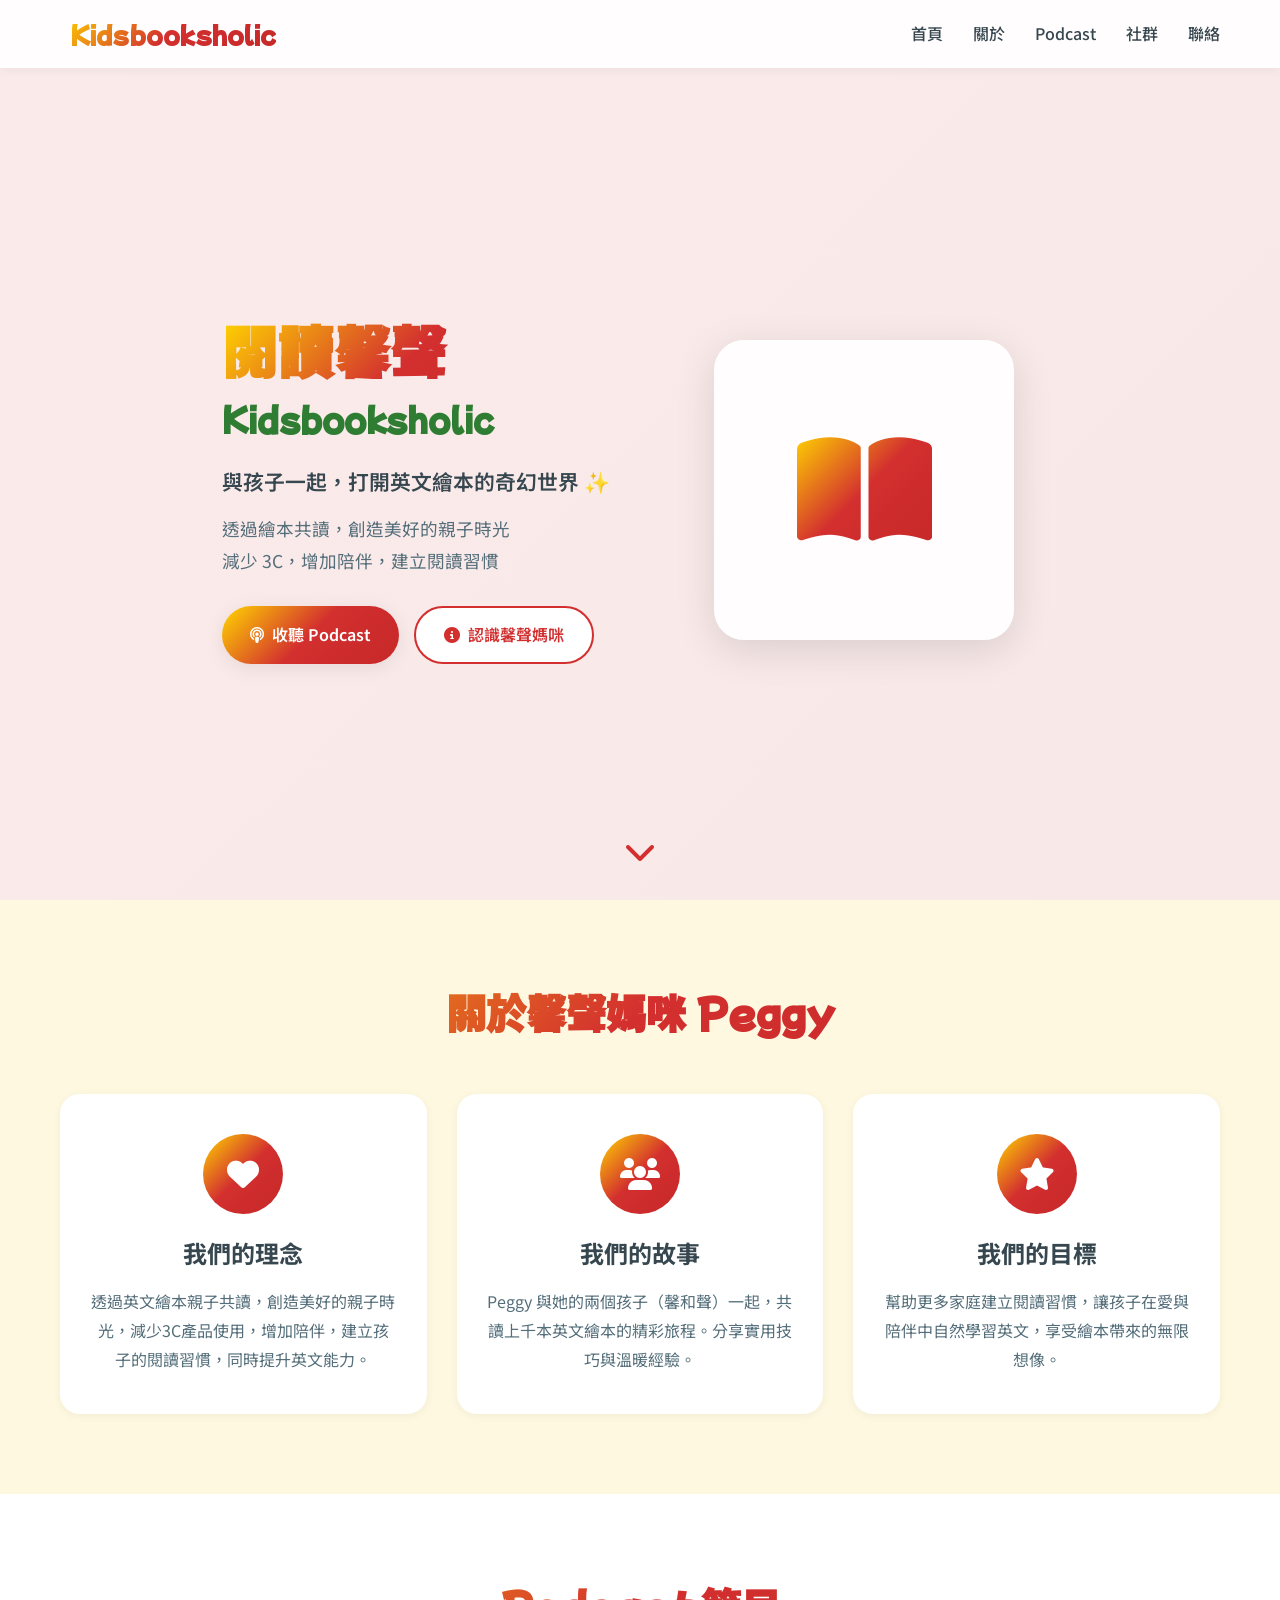
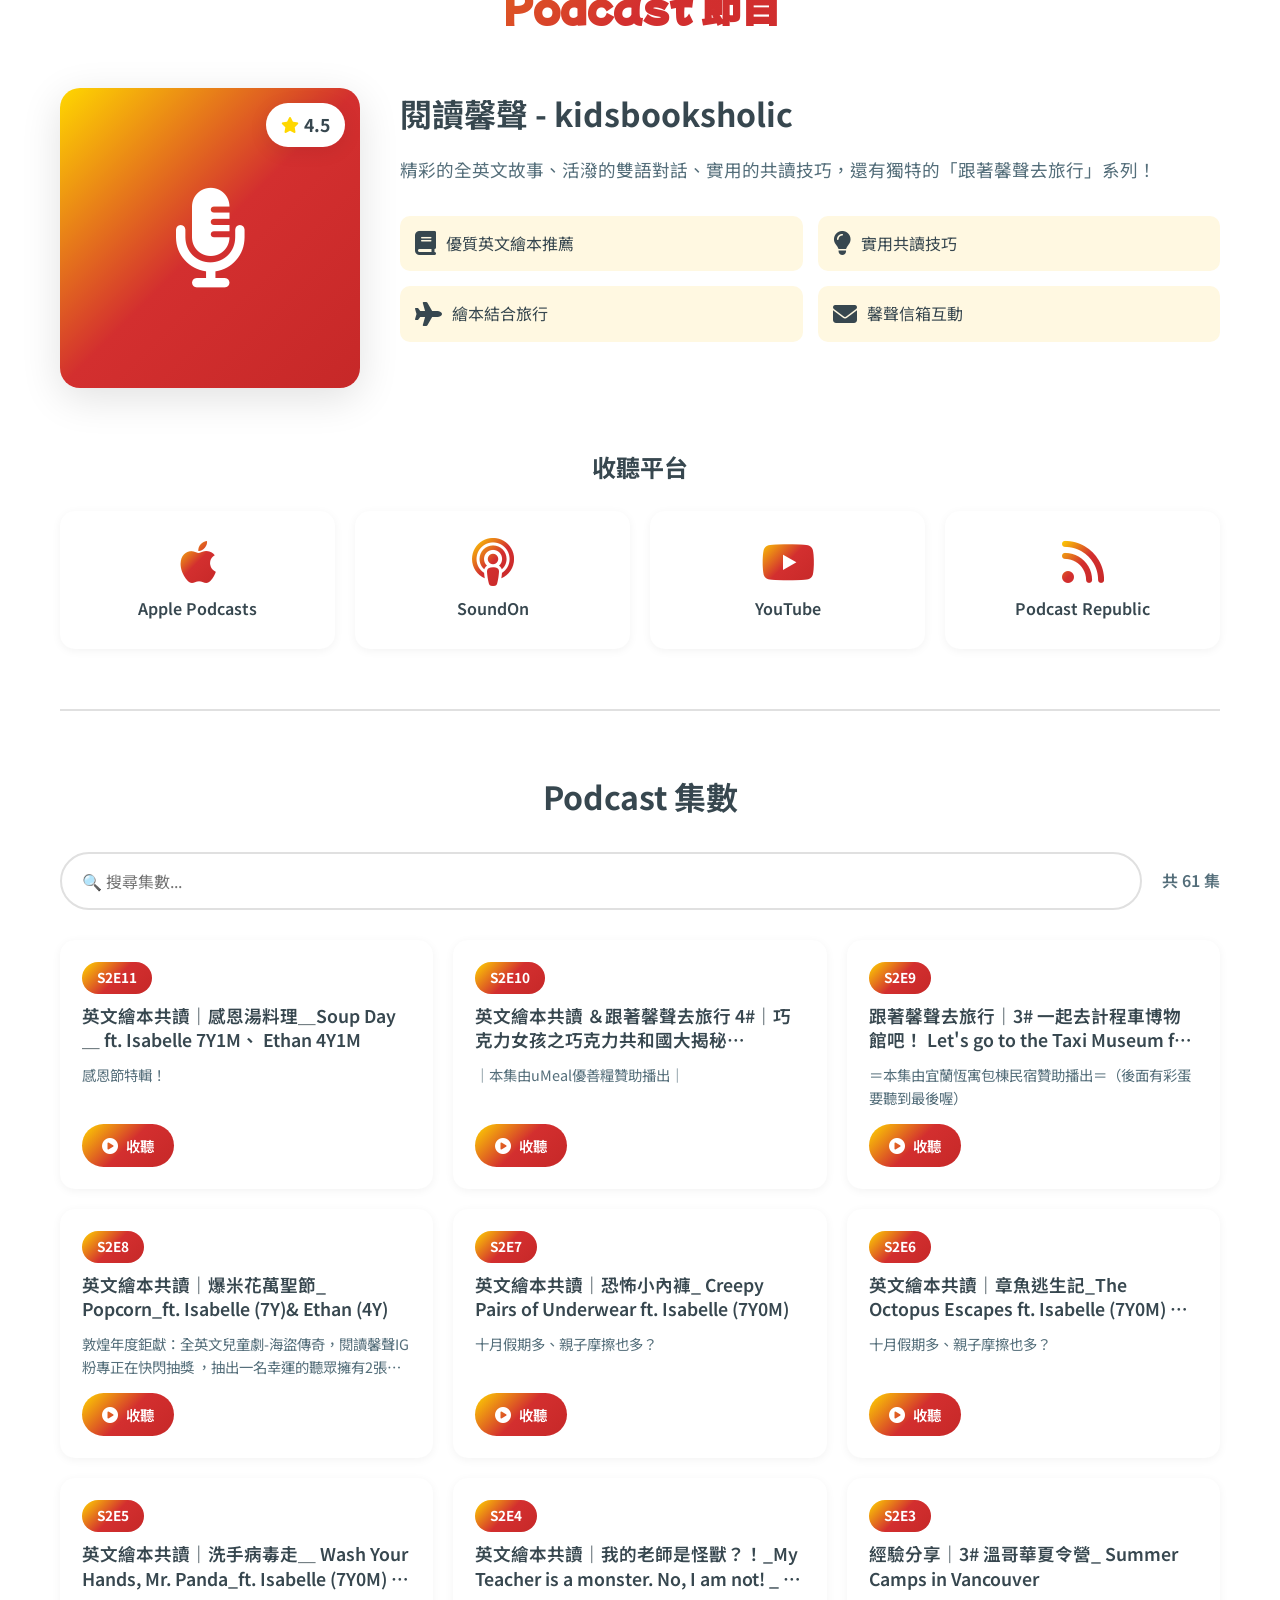
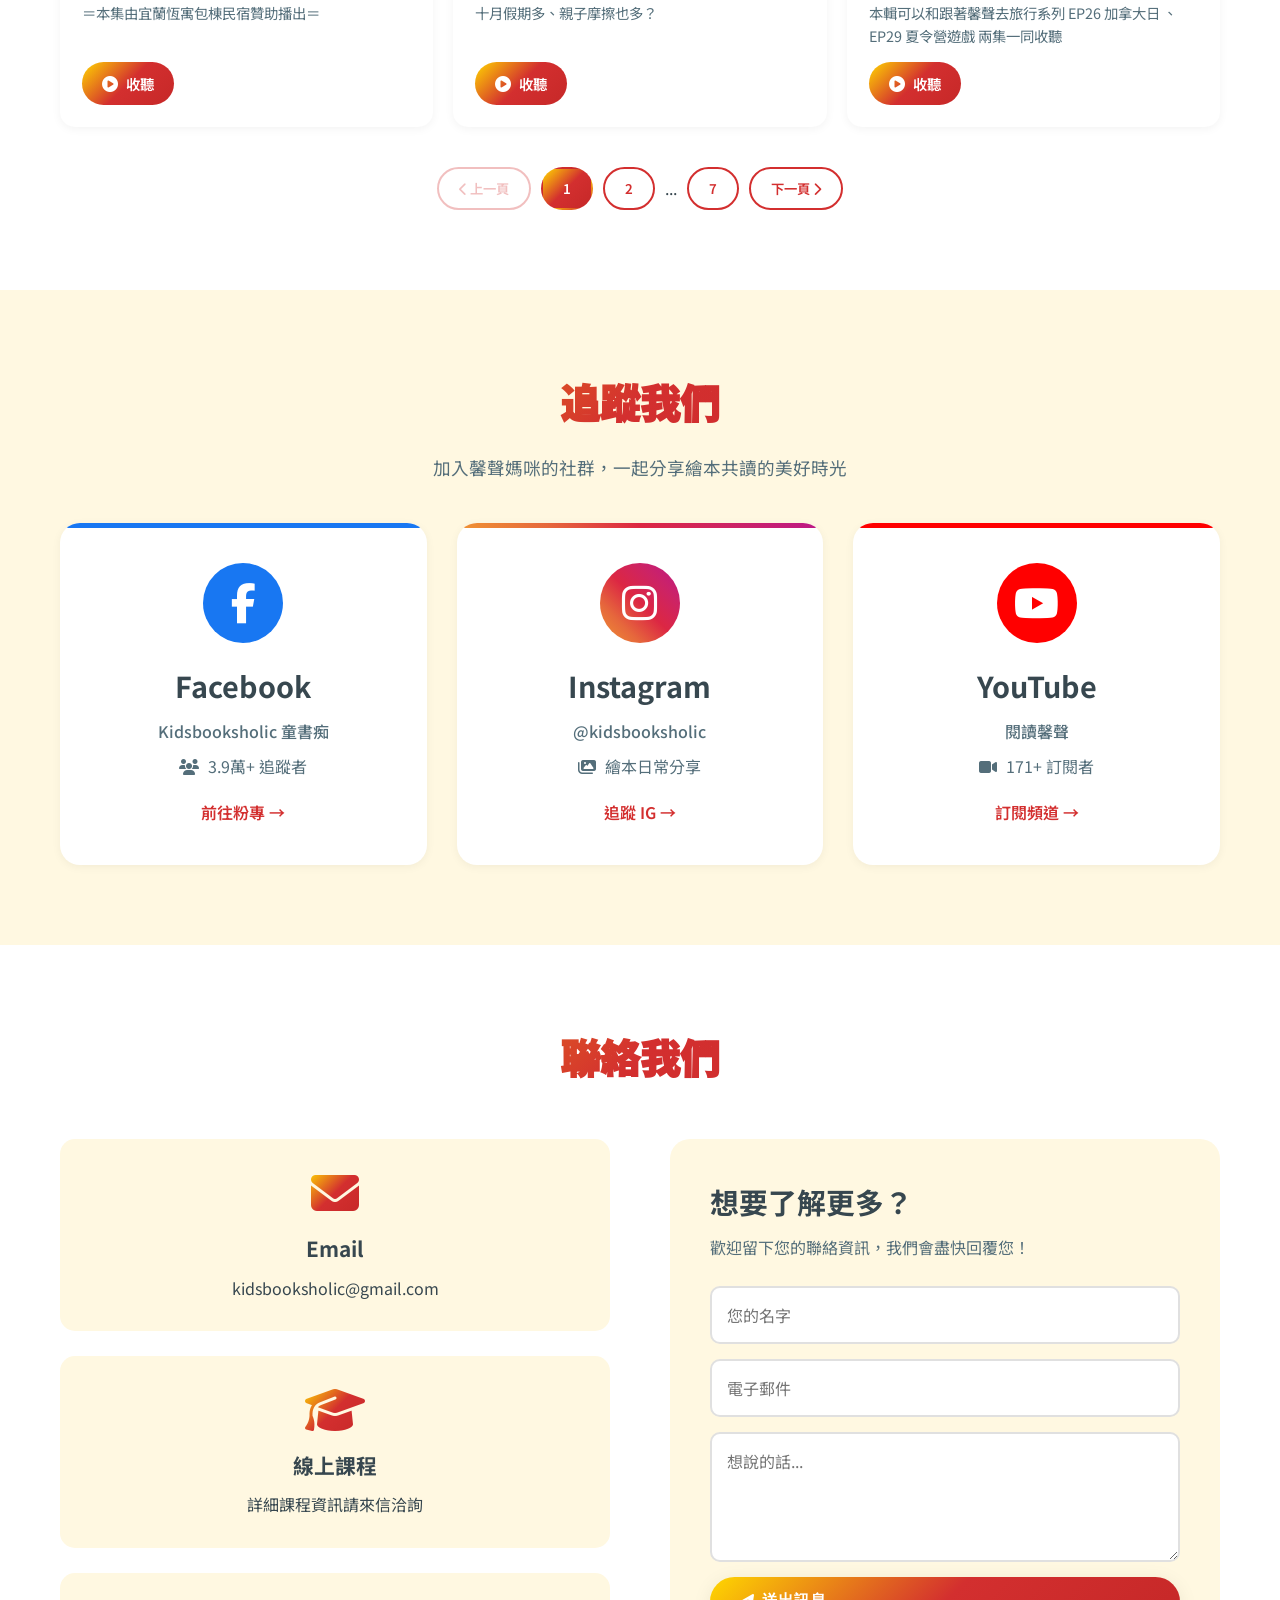
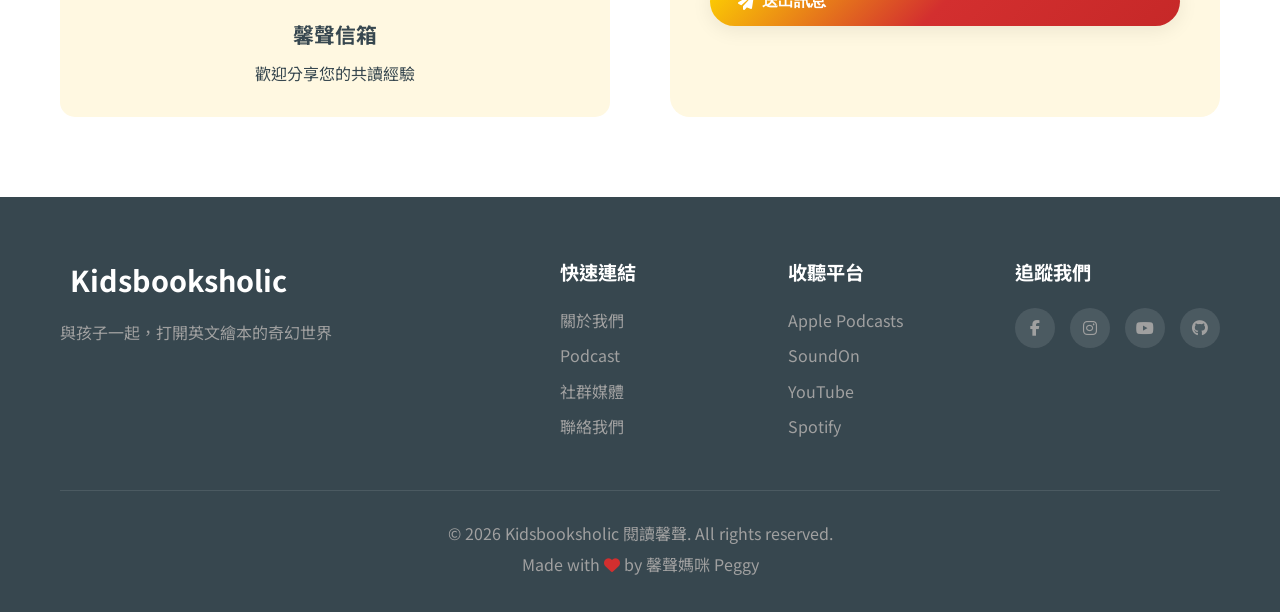
==== commit dbf60f76: "feat: redesign for Christmas Group Buy and update podcast list" ====
--- a/index.html
+++ b/index.html
@@ -29,7 +29,7 @@
     <link rel="preconnect" href="https://fonts.googleapis.com">
     <link rel="preconnect" href="https://fonts.gstatic.com" crossorigin>
     <link
-        href="https://fonts.googleapis.com/css2?family=Inter:wght@400;600;700;800&family=Noto+Sans+TC:wght@400;500;700;900&display=swap"
+        href="https://fonts.googleapis.com/css2?family=Inter:wght@400;600;700;800&family=Noto+Sans+TC:wght@400;500;700;900&family=Mochiy+Pop+One&family=ZCOOL+KuaiLe&display=swap"
         rel="stylesheet">
 
     <!-- Font Awesome for Icons -->
--- a/style.css
+++ b/style.css
@@ -7,22 +7,28 @@
 
 :root {
     /* Colors */
-    --primary-gradient: linear-gradient(135deg, #FF6B9D 0%, #C44569 50%, #9B59B6 100%);
-    --secondary-gradient: linear-gradient(135deg, #667eea 0%, #764ba2 100%);
-    --accent-gradient: linear-gradient(135deg, #f093fb 0%, #f5576c 100%);
-    --warm-gradient: linear-gradient(135deg, #FFD89B 0%, #19547B 100%);
-
-    --primary-color: #FF6B9D;
-    --secondary-color: #9B59B6;
-    --accent-color: #667eea;
-    --text-dark: #2c3e50;
-    --text-light: #6c757d;
-    --bg-light: #f8f9fa;
+    /* Colors - Festive Red & Green Theme */
+    --primary-gradient: linear-gradient(135deg, #FFD700 0%, #D32F2F 50%, #C62828 100%);
+    --secondary-gradient: linear-gradient(135deg, #2E7D32 0%, #1B5E20 100%);
+    --accent-gradient: linear-gradient(135deg, #FFD700 0%, #FFC107 100%);
+    --warm-gradient: linear-gradient(135deg, #FFF8E1 0%, #FFECB3 100%);
+
+    --primary-color: #D32F2F;
+    /* Festive Red */
+    --secondary-color: #2E7D32;
+    /* Forest Green */
+    --accent-color: #FFD700;
+    /* Gold */
+    --text-dark: #37474F;
+    --text-light: #546E7A;
+    --bg-light: #FFF8E1;
+    /* Cream/Warm White */
     --white: #ffffff;
 
     /* Typography */
     --font-primary: 'Noto Sans TC', sans-serif;
-    --font-display: 'Inter', 'Noto Sans TC', sans-serif;
+    --font-display: 'Mochiy Pop One', 'ZCOOL KuaiLe', sans-serif;
+    /* Playful font for headings */
 
     /* Spacing */
     --section-padding: 80px 0;
@@ -140,9 +146,11 @@
     left: 0;
     right: 0;
     bottom: 0;
-    background: linear-gradient(135deg, #667eea 0%, #764ba2 50%, #f093fb 100%);
+    background: linear-gradient(135deg, #D32F2F 0%, #C62828 50%, #B71C1C 100%);
     opacity: 0.1;
+    /* Keep it subtle */
     z-index: -1;
+    /* Add pattern overlay if possible, or just keep gradient for now */
 }
 
 .hero-content {
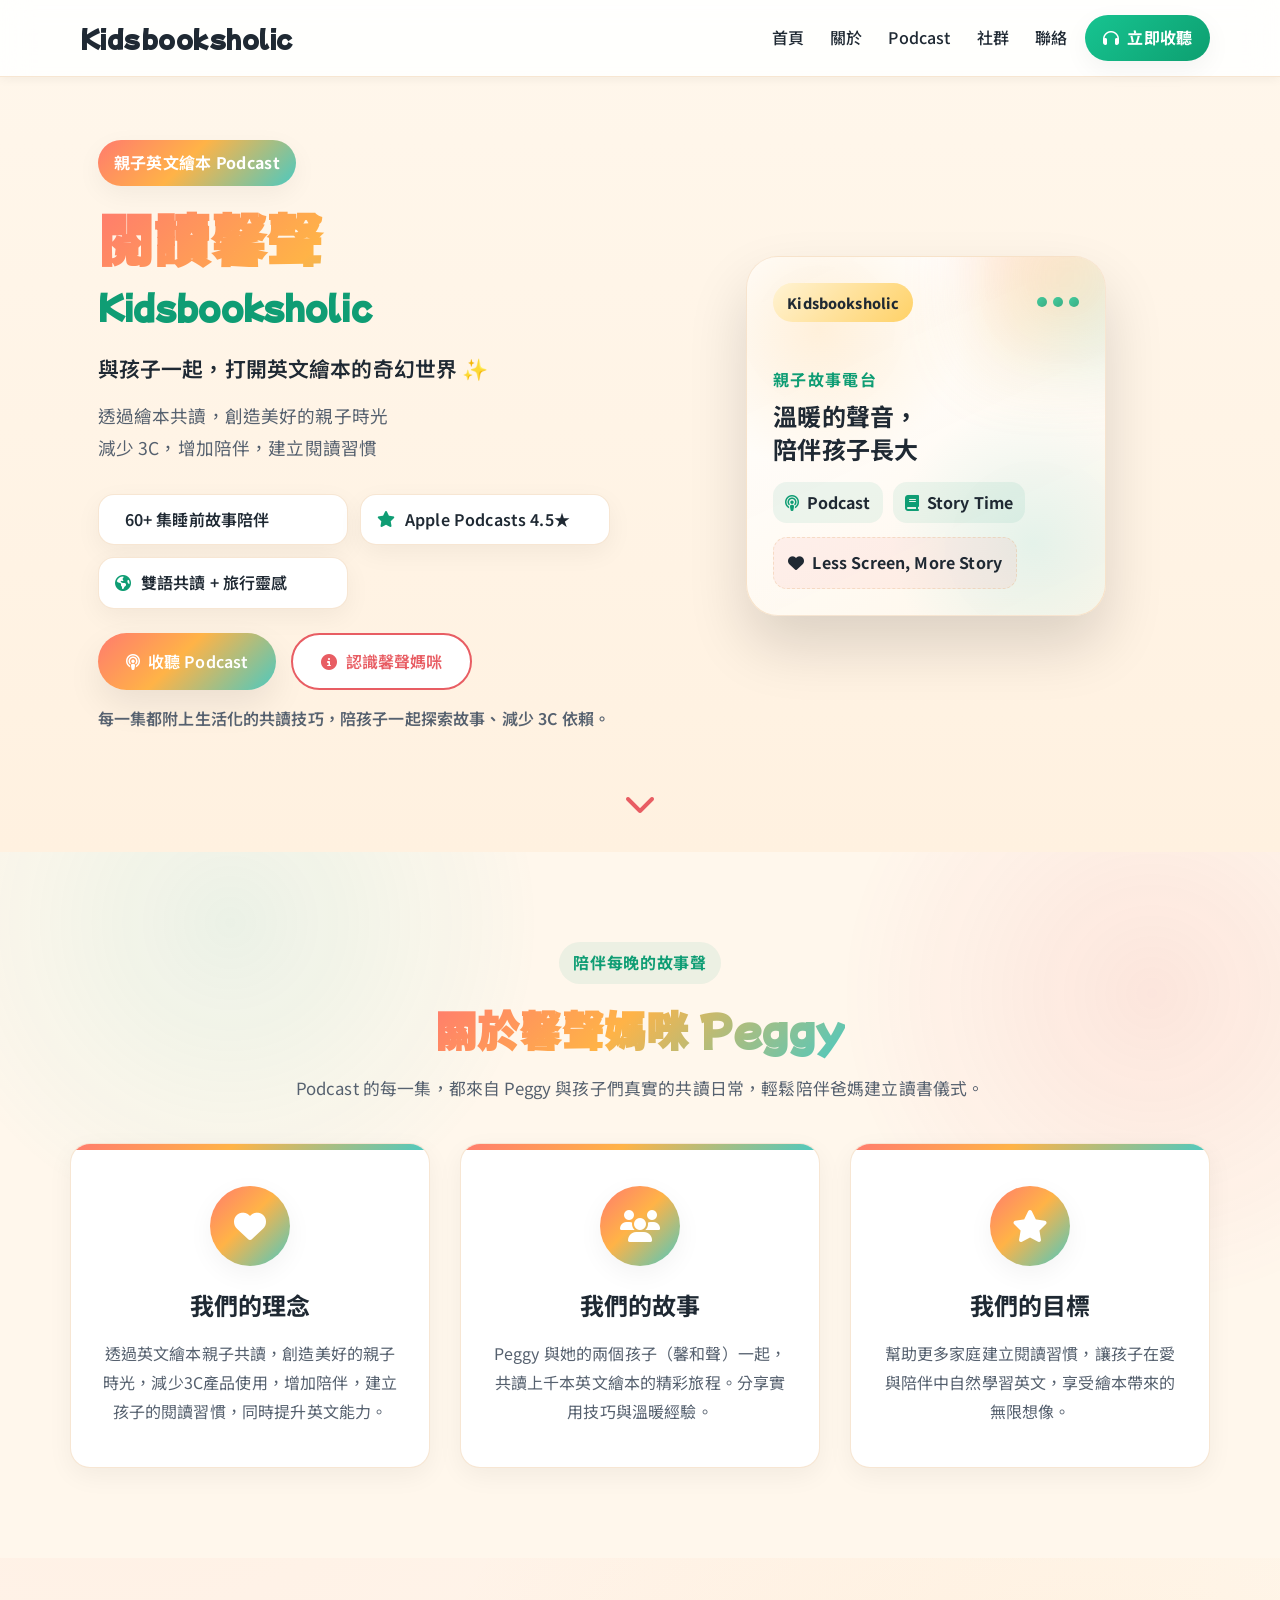
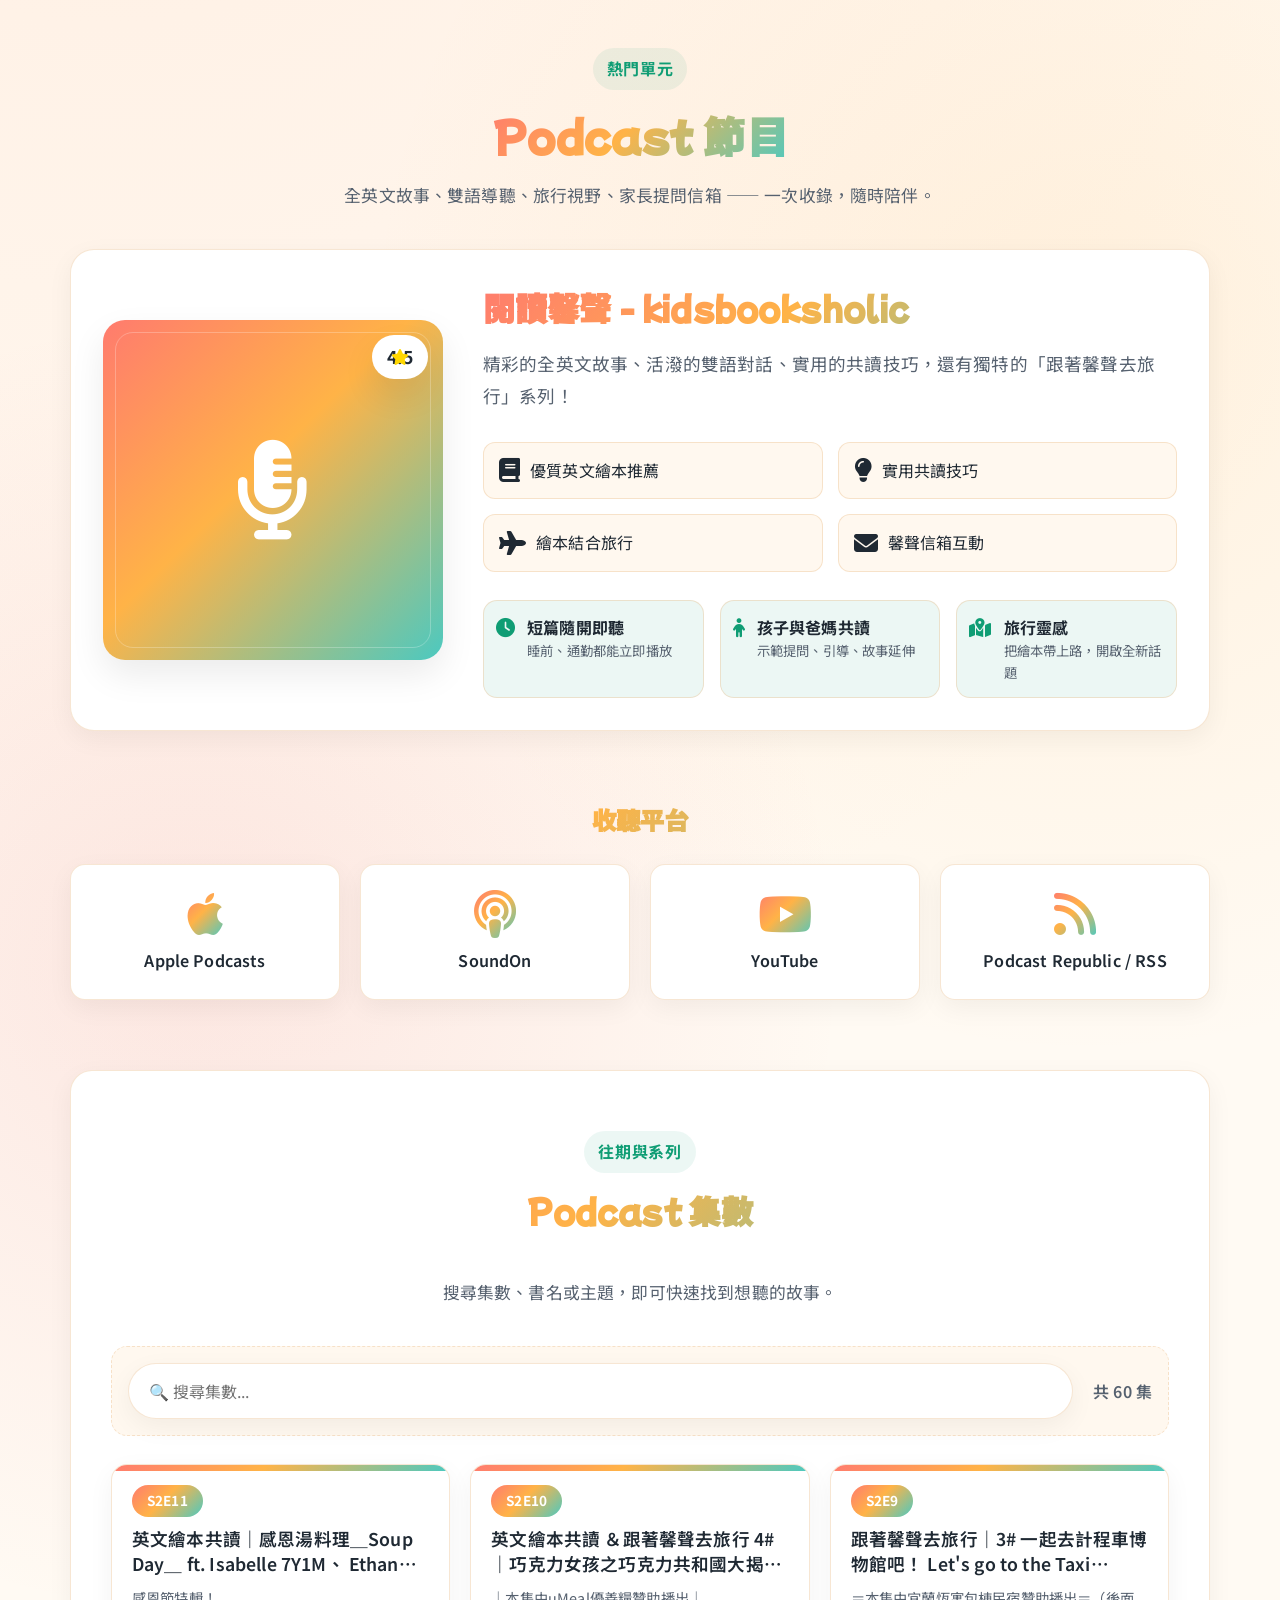
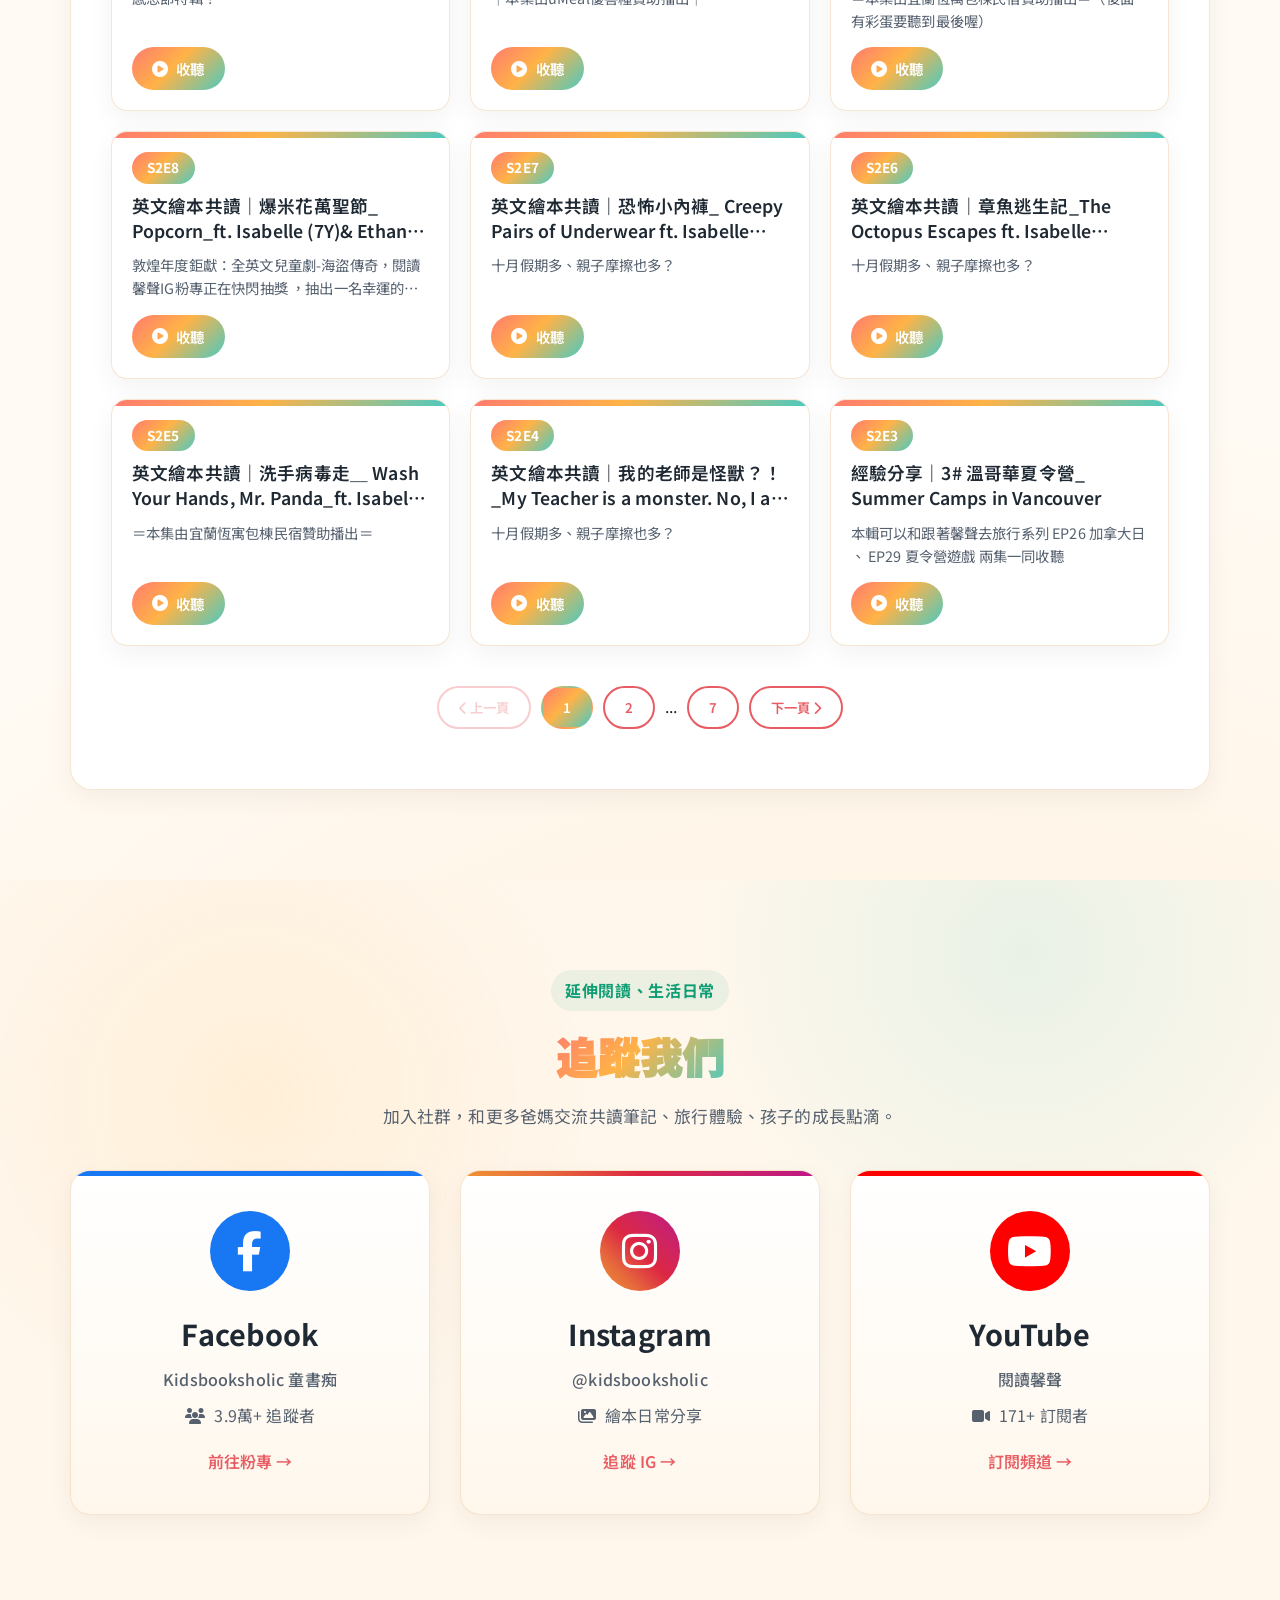
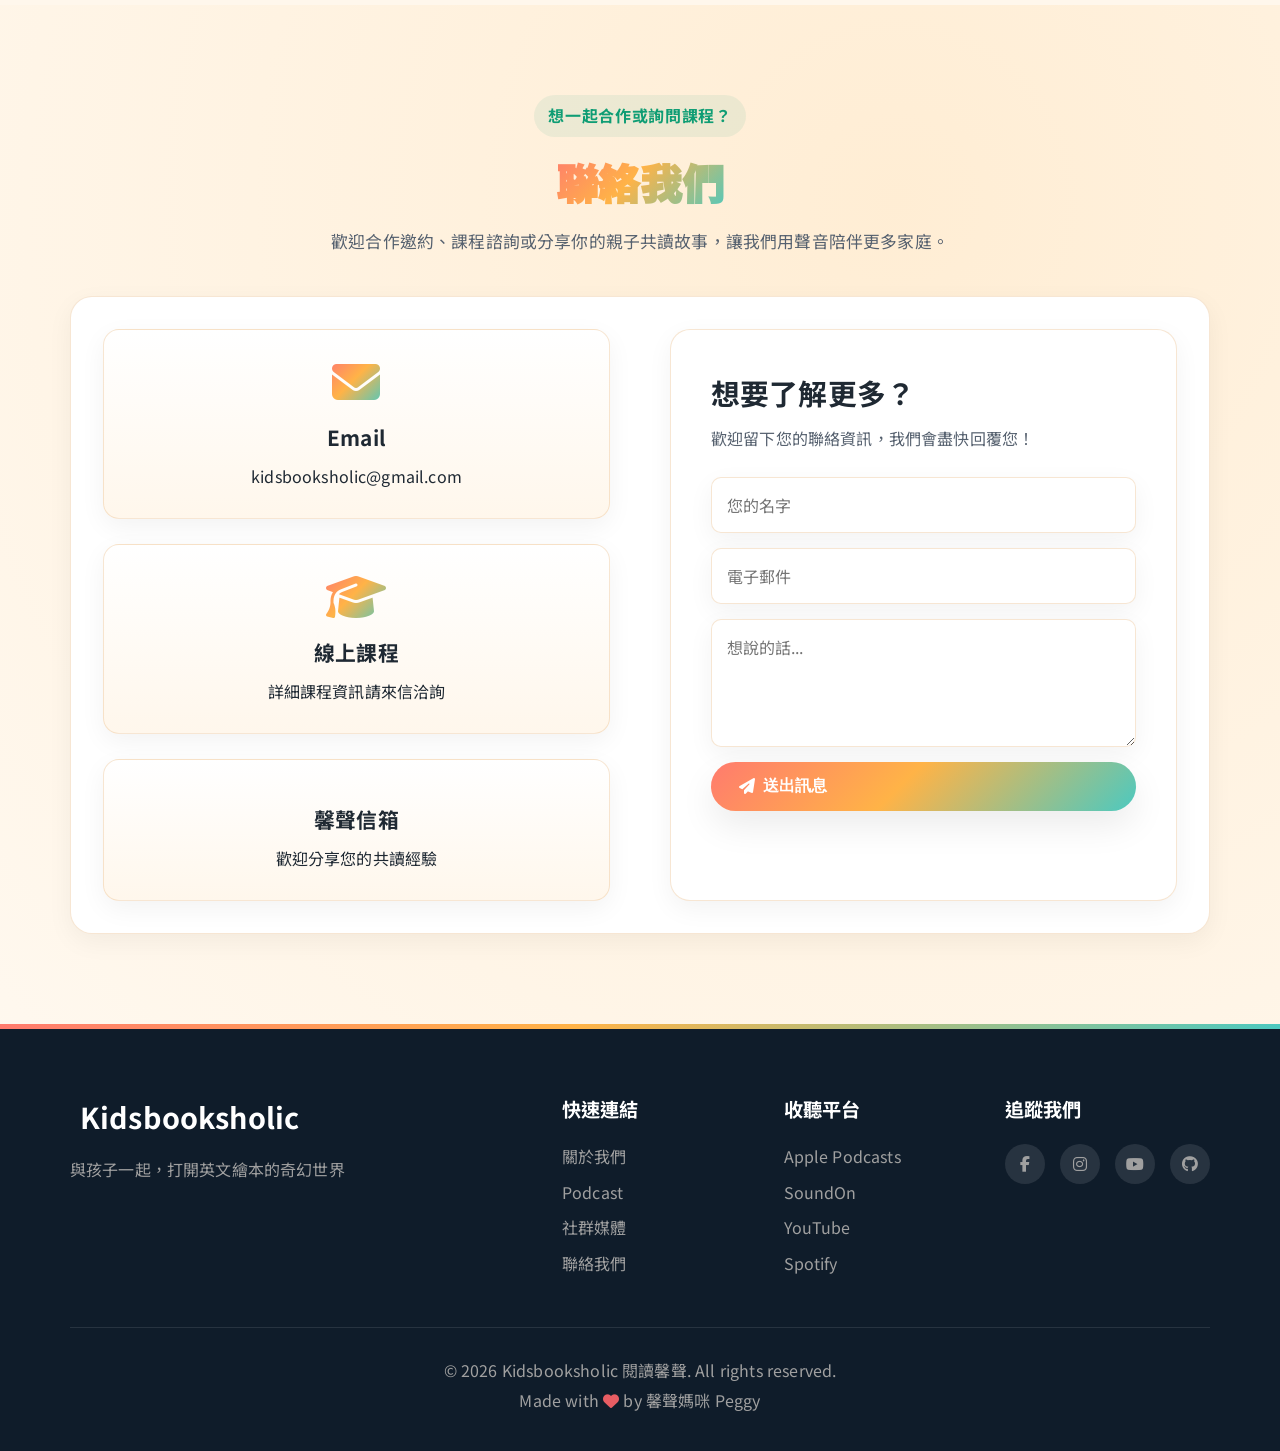
==== commit 2b6a14be: "style: refine fonts and fix platform link" ====
--- a/index.html
+++ b/index.html
@@ -29,7 +29,7 @@
     <link rel="preconnect" href="https://fonts.googleapis.com">
     <link rel="preconnect" href="https://fonts.gstatic.com" crossorigin>
     <link
-        href="https://fonts.googleapis.com/css2?family=Inter:wght@400;600;700;800&family=Noto+Sans+TC:wght@400;500;700;900&family=Mochiy+Pop+One&family=ZCOOL+KuaiLe&display=swap"
+        href="https://fonts.googleapis.com/css2?family=Inter:wght@400;600;700;800&family=Noto+Sans+TC:wght@300;400;500;700&family=Noto+Serif+TC:wght@400;500;600&family=Mochiy+Pop+One&family=ZCOOL+KuaiLe&display=swap"
         rel="stylesheet">
 
     <!-- Font Awesome for Icons -->
@@ -46,13 +46,19 @@
                 <i class="fas fa-book-heart"></i>
                 <span>Kidsbooksholic</span>
             </div>
-            <ul class="nav-menu">
-                <li><a href="#home">首頁</a></li>
-                <li><a href="#about">關於</a></li>
-                <li><a href="#podcast">Podcast</a></li>
-                <li><a href="#social">社群</a></li>
-                <li><a href="#contact">聯絡</a></li>
-            </ul>
+            <div class="nav-actions">
+                <ul class="nav-menu">
+                    <li><a href="#home">首頁</a></li>
+                    <li><a href="#about">關於</a></li>
+                    <li><a href="#podcast">Podcast</a></li>
+                    <li><a href="#social">社群</a></li>
+                    <li><a href="#contact">聯絡</a></li>
+                </ul>
+                <a class="nav-cta" href="#podcast">
+                    <i class="fas fa-headphones"></i>
+                    立即收聽
+                </a>
+            </div>
         </div>
     </nav>
 
@@ -61,6 +67,7 @@
         <div class="hero-background"></div>
         <div class="container hero-content">
             <div class="hero-text">
+                <div class="hero-badge">親子英文繪本 Podcast</div>
                 <h1 class="hero-title">
                     <span class="title-main">閱讀馨聲</span>
                     <span class="title-sub">Kidsbooksholic</span>
@@ -70,6 +77,11 @@
                     透過繪本共讀，創造美好的親子時光<br>
                     減少 3C，增加陪伴，建立閱讀習慣
                 </p>
+                <div class="hero-highlights">
+                    <span class="highlight-pill"><i class="fas fa-moon-stars"></i>60+ 集睡前故事陪伴</span>
+                    <span class="highlight-pill"><i class="fas fa-star"></i>Apple Podcasts 4.5★</span>
+                    <span class="highlight-pill"><i class="fas fa-globe-americas"></i>雙語共讀 + 旅行靈感</span>
+                </div>
                 <div class="hero-buttons">
                     <a href="#podcast" class="btn btn-primary">
                         <i class="fas fa-podcast"></i> 收聽 Podcast
@@ -78,10 +90,29 @@
                         <i class="fas fa-circle-info"></i> 認識馨聲媽咪
                     </a>
                 </div>
+                <p class="hero-note">每一集都附上生活化的共讀技巧，陪孩子一起探索故事、減少 3C 依賴。</p>
             </div>
             <div class="hero-image">
                 <div class="floating-card">
-                    <i class="fas fa-book-open"></i>
+                    <div class="floating-header">
+                        <span class="pill">Kidsbooksholic</span>
+                        <div class="floating-dots">
+                            <span></span><span></span><span></span>
+                        </div>
+                    </div>
+                    <div class="floating-body">
+                        <p class="floating-eyebrow">親子故事電台</p>
+                        <h4>溫暖的聲音，
+                            <br>陪伴孩子長大</h4>
+                        <div class="floating-stats">
+                            <span><i class="fas fa-podcast"></i>Podcast</span>
+                            <span><i class="fas fa-book"></i>Story Time</span>
+                        </div>
+                        <div class="floating-footer">
+                            <i class="fas fa-heart"></i>
+                            <span>Less Screen, More Story</span>
+                        </div>
+                    </div>
                 </div>
             </div>
         </div>
@@ -93,7 +124,11 @@
     <!-- About Section -->
     <section id="about" class="about">
         <div class="container">
-            <h2 class="section-title">關於馨聲媽咪 Peggy</h2>
+            <div class="section-header">
+                <p class="section-kicker">陪伴每晚的故事聲</p>
+                <h2 class="section-title">關於馨聲媽咪 Peggy</h2>
+                <p class="section-subtitle">Podcast 的每一集，都來自 Peggy 與孩子們真實的共讀日常，輕鬆陪伴爸媽建立讀書儀式。</p>
+            </div>
             <div class="about-content">
                 <div class="about-card">
                     <div class="about-icon">
@@ -123,7 +158,11 @@
     <!-- Podcast Section -->
     <section id="podcast" class="podcast">
         <div class="container">
-            <h2 class="section-title">Podcast 節目</h2>
+            <div class="section-header">
+                <p class="section-kicker">熱門單元</p>
+                <h2 class="section-title">Podcast 節目</h2>
+                <p class="section-subtitle">全英文故事、雙語導聽、旅行視野、家長提問信箱 —— 一次收錄，隨時陪伴。</p>
+            </div>
             <div class="podcast-intro">
                 <div class="podcast-cover">
                     <i class="fas fa-microphone-lines"></i>
@@ -155,6 +194,29 @@
                             <span>馨聲信箱互動</span>
                         </div>
                     </div>
+                    <div class="podcast-meta">
+                        <div class="meta-item">
+                            <i class="fas fa-clock"></i>
+                            <div>
+                                <p>短篇隨開即聽</p>
+                                <small>睡前、通勤都能立即播放</small>
+                            </div>
+                        </div>
+                        <div class="meta-item">
+                            <i class="fas fa-child"></i>
+                            <div>
+                                <p>孩子與爸媽共讀</p>
+                                <small>示範提問、引導、故事延伸</small>
+                            </div>
+                        </div>
+                        <div class="meta-item">
+                            <i class="fas fa-map-location-dot"></i>
+                            <div>
+                                <p>旅行靈感</p>
+                                <small>把繪本帶上路，開啟全新話題</small>
+                            </div>
+                        </div>
+                    </div>
                 </div>
             </div>
 
@@ -176,16 +238,20 @@
                         <i class="fab fa-youtube"></i>
                         <span>YouTube</span>
                     </a>
-                    <a href="#" class="platform-card" target="_blank">
+                    <a href="https://sniperhk.github.io/kidsbooksholic-site/feed.xml" class="platform-card" target="_blank" rel="noopener">
                         <i class="fas fa-rss"></i>
-                        <span>Podcast Republic</span>
+                        <span>Podcast Republic / RSS</span>
                     </a>
                 </div>
             </div>
 
             <!-- Episodes List -->
             <div class="episodes-section">
-                <h4>Podcast 集數</h4>
+                <div class="section-header">
+                    <p class="section-kicker">往期與系列</p>
+                    <h4>Podcast 集數</h4>
+                    <p class="section-subtitle episodes-subtitle">搜尋集數、書名或主題，即可快速找到想聽的故事。</p>
+                </div>
                 <div class="episodes-controls">
                     <input type="text" id="episodeSearch" class="episode-search" placeholder="🔍 搜尋集數...">
                     <div class="episode-stats">
@@ -205,8 +271,11 @@
     <!-- Social Media Section -->
     <section id="social" class="social">
         <div class="container">
-            <h2 class="section-title">追蹤我們</h2>
-            <p class="section-subtitle">加入馨聲媽咪的社群，一起分享繪本共讀的美好時光</p>
+            <div class="section-header">
+                <p class="section-kicker">延伸閱讀、生活日常</p>
+                <h2 class="section-title">追蹤我們</h2>
+                <p class="section-subtitle">加入社群，和更多爸媽交流共讀筆記、旅行體驗、孩子的成長點滴。</p>
+            </div>
             <div class="social-grid">
                 <a href="https://www.facebook.com/kidsbooksholic" class="social-card facebook" target="_blank">
                     <div class="social-icon">
@@ -250,7 +319,11 @@
     <!-- Contact Section -->
     <section id="contact" class="contact">
         <div class="container">
-            <h2 class="section-title">聯絡我們</h2>
+            <div class="section-header">
+                <p class="section-kicker">想一起合作或詢問課程？</p>
+                <h2 class="section-title">聯絡我們</h2>
+                <p class="section-subtitle">歡迎合作邀約、課程諮詢或分享你的親子共讀故事，讓我們用聲音陪伴更多家庭。</p>
+            </div>
             <div class="contact-content">
                 <div class="contact-info">
                     <div class="contact-card">
@@ -344,4 +417,4 @@
     <script src="script.js"></script>
 </body>
 
-</html>+</html>
--- a/style.css
+++ b/style.css
@@ -6,41 +6,38 @@
 }
 
 :root {
-    /* Colors */
-    /* Colors - Festive Red & Green Theme */
-    --primary-gradient: linear-gradient(135deg, #FFD700 0%, #D32F2F 50%, #C62828 100%);
-    --secondary-gradient: linear-gradient(135deg, #2E7D32 0%, #1B5E20 100%);
-    --accent-gradient: linear-gradient(135deg, #FFD700 0%, #FFC107 100%);
-    --warm-gradient: linear-gradient(135deg, #FFF8E1 0%, #FFECB3 100%);
-
-    --primary-color: #D32F2F;
-    /* Festive Red */
-    --secondary-color: #2E7D32;
-    /* Forest Green */
-    --accent-color: #FFD700;
-    /* Gold */
-    --text-dark: #37474F;
-    --text-light: #546E7A;
-    --bg-light: #FFF8E1;
-    /* Cream/Warm White */
+    /* Colors - warm storybook palette */
+    --primary-gradient: linear-gradient(135deg, #ff7b6e 0%, #ffb347 45%, #4cc9c0 100%);
+    --secondary-gradient: linear-gradient(135deg, #17c491 0%, #0d9f70 100%);
+    --accent-gradient: linear-gradient(135deg, #fff3d4 0%, #ffd166 100%);
+    --warm-gradient: linear-gradient(180deg, #fff7ec 0%, #fff1e0 100%);
+
+    --primary-color: #e85d63;
+    --secondary-color: #0f9d74;
+    --accent-color: #f5a524;
+    --text-dark: #1f2933;
+    --text-light: #56616f;
+    --bg-light: #fff7ec;
+    --surface: #ffffff;
+    --line-soft: rgba(232, 184, 130, 0.35);
+    --line-strong: rgba(15, 157, 116, 0.3);
     --white: #ffffff;
 
     /* Typography */
-    --font-primary: 'Noto Sans TC', sans-serif;
+    --font-primary: 'Noto Sans TC', 'Inter', 'Noto Serif TC', sans-serif;
     --font-display: 'Mochiy Pop One', 'ZCOOL KuaiLe', sans-serif;
-    /* Playful font for headings */
 
     /* Spacing */
-    --section-padding: 80px 0;
-    --container-max-width: 1200px;
+    --section-padding: 90px 0;
+    --container-max-width: 1180px;
 
     /* Effects */
     --transition: all 0.3s cubic-bezier(0.4, 0, 0.2, 1);
-    --shadow-sm: 0 2px 10px rgba(0, 0, 0, 0.05);
-    --shadow-md: 0 4px 20px rgba(0, 0, 0, 0.08);
-    --shadow-lg: 0 10px 40px rgba(0, 0, 0, 0.12);
+    --shadow-sm: 0 8px 26px rgba(0, 0, 0, 0.05);
+    --shadow-md: 0 15px 35px rgba(0, 0, 0, 0.08);
+    --shadow-lg: 0 30px 60px rgba(0, 0, 0, 0.14);
     --glass-bg: rgba(255, 255, 255, 0.9);
-    --glass-border: rgba(255, 255, 255, 0.3);
+    --glass-border: rgba(255, 255, 255, 0.35);
 }
 
 html {
@@ -52,6 +49,14 @@
     color: var(--text-dark);
     line-height: 1.6;
     overflow-x: hidden;
+    background: radial-gradient(circle at 8% 20%, rgba(255, 190, 153, 0.18), transparent 28%),
+        radial-gradient(circle at 80% 0%, rgba(76, 201, 192, 0.15), transparent 25%),
+        radial-gradient(circle at 70% 80%, rgba(255, 179, 71, 0.18), transparent 28%),
+        #fffaf3;
+    letter-spacing: 0.01em;
+    font-weight: 400;
+    -webkit-font-smoothing: antialiased;
+    text-rendering: optimizeLegibility;
 }
 
 .container {
@@ -66,9 +71,10 @@
     top: 0;
     left: 0;
     right: 0;
-    background: var(--glass-bg);
-    backdrop-filter: blur(10px);
-    box-shadow: var(--shadow-sm);
+    background: rgba(255, 255, 255, 0.9);
+    backdrop-filter: blur(14px);
+    box-shadow: var(--shadow-sm);
+    border-bottom: 1px solid var(--line-soft);
     z-index: 1000;
     transition: var(--transition);
 }
@@ -78,6 +84,8 @@
     justify-content: space-between;
     align-items: center;
     padding: 15px 20px;
+    gap: 20px;
+    position: relative;
 }
 
 .nav-brand {
@@ -87,23 +95,30 @@
     font-family: var(--font-display);
     font-weight: 800;
     font-size: 1.5rem;
+    color: var(--text-dark);
+    letter-spacing: 0.02em;
+}
+
+.nav-brand i {
+    font-size: 1.8rem;
     background: var(--primary-gradient);
     -webkit-background-clip: text;
     -webkit-text-fill-color: transparent;
-    background-clip: text;
-}
-
-.nav-brand i {
-    font-size: 1.8rem;
-    background: var(--primary-gradient);
-    -webkit-background-clip: text;
-    -webkit-text-fill-color: transparent;
+}
+
+.nav-actions {
+    display: flex;
+    align-items: center;
+    gap: 18px;
 }
 
 .nav-menu {
     display: flex;
+    align-items: center;
     list-style: none;
-    gap: 30px;
+    gap: 26px;
+    padding: 0;
+    margin: 0;
 }
 
 .nav-menu a {
@@ -129,15 +144,49 @@
     width: 100%;
 }
 
+.nav-cta {
+    display: inline-flex;
+    align-items: center;
+    gap: 8px;
+    padding: 10px 18px;
+    border-radius: 999px;
+    background: var(--secondary-gradient);
+    color: var(--white);
+    text-decoration: none;
+    font-weight: 700;
+    box-shadow: var(--shadow-sm);
+    transition: var(--transition);
+}
+
+.nav-cta:hover {
+    transform: translateY(-2px);
+    box-shadow: var(--shadow-md);
+}
+
+.mobile-menu-toggle {
+    display: none;
+    align-items: center;
+    justify-content: center;
+    background: var(--surface);
+    border: 1px solid var(--line-soft);
+    border-radius: 12px;
+    padding: 8px 10px;
+    font-size: 1.3rem;
+    color: var(--text-dark);
+    cursor: pointer;
+    box-shadow: var(--shadow-sm);
+}
+
 /* ===== Hero Section ===== */
 .hero {
     position: relative;
-    min-height: 100vh;
+    min-height: 90vh;
     display: flex;
     align-items: center;
     justify-content: center;
     overflow: hidden;
-    padding-top: 80px;
+    padding: 140px 0 120px;
+    background: var(--warm-gradient);
 }
 
 .hero-background {
@@ -146,11 +195,11 @@
     left: 0;
     right: 0;
     bottom: 0;
-    background: linear-gradient(135deg, #D32F2F 0%, #C62828 50%, #B71C1C 100%);
-    opacity: 0.1;
-    /* Keep it subtle */
+    background: radial-gradient(circle at 20% 30%, rgba(255, 179, 71, 0.25), transparent 30%),
+        radial-gradient(circle at 85% 25%, rgba(76, 201, 192, 0.2), transparent 30%),
+        linear-gradient(135deg, rgba(232, 93, 99, 0.18) 0%, rgba(255, 179, 71, 0.12) 50%, rgba(76, 201, 192, 0.12) 100%);
+    opacity: 1;
     z-index: -1;
-    /* Add pattern overlay if possible, or just keep gradient for now */
 }
 
 .hero-content {
@@ -198,6 +247,44 @@
     line-height: 1.8;
 }
 
+.hero-badge {
+    display: inline-flex;
+    align-items: center;
+    gap: 8px;
+    padding: 10px 16px;
+    border-radius: 999px;
+    background: var(--primary-gradient);
+    color: var(--white);
+    font-weight: 700;
+    box-shadow: var(--shadow-sm);
+    margin-bottom: 18px;
+    letter-spacing: 0.02em;
+}
+
+.hero-highlights {
+    display: grid;
+    grid-template-columns: repeat(auto-fit, minmax(220px, 1fr));
+    gap: 12px;
+    margin: 10px 0 24px;
+}
+
+.highlight-pill {
+    display: inline-flex;
+    align-items: center;
+    gap: 10px;
+    padding: 12px 16px;
+    border-radius: 16px;
+    background: var(--surface);
+    border: 1px solid var(--line-soft);
+    box-shadow: var(--shadow-sm);
+    color: var(--text-dark);
+    font-weight: 600;
+}
+
+.highlight-pill i {
+    color: var(--secondary-color);
+}
+
 .hero-buttons {
     display: flex;
     gap: 15px;
@@ -241,6 +328,15 @@
     transform: translateY(-2px);
 }
 
+.hero-note {
+    margin-top: 16px;
+    color: var(--text-light);
+    font-weight: 600;
+    display: inline-flex;
+    align-items: center;
+    gap: 8px;
+}
+
 .hero-image {
     position: relative;
     display: flex;
@@ -249,24 +345,126 @@
 }
 
 .floating-card {
-    width: 300px;
-    height: 300px;
-    background: var(--glass-bg);
-    backdrop-filter: blur(10px);
-    border-radius: 30px;
-    border: 2px solid var(--glass-border);
-    display: flex;
-    align-items: center;
-    justify-content: center;
+    width: 360px;
+    min-height: 360px;
+    background: linear-gradient(155deg, rgba(255, 255, 255, 0.98), rgba(255, 247, 236, 0.96));
+    backdrop-filter: blur(12px);
+    border-radius: 32px;
+    border: 1px solid var(--line-soft);
+    display: flex;
+    flex-direction: column;
+    justify-content: space-between;
+    padding: 26px;
     box-shadow: var(--shadow-lg);
-    animation: float 3s ease-in-out infinite;
-}
-
-.floating-card i {
-    font-size: 120px;
-    background: var(--primary-gradient);
-    -webkit-background-clip: text;
-    -webkit-text-fill-color: transparent;
+    animation: float 4.2s ease-in-out infinite;
+    position: relative;
+    overflow: hidden;
+}
+
+.floating-card::before {
+    content: '';
+    position: absolute;
+    inset: 0;
+    background: radial-gradient(circle at 20% 20%, rgba(255, 179, 71, 0.18), transparent 35%),
+        radial-gradient(circle at 80% 80%, rgba(76, 201, 192, 0.15), transparent 35%);
+    z-index: 0;
+}
+
+.floating-card::after {
+    content: '';
+    position: absolute;
+    top: -60px;
+    right: -40px;
+    width: 160px;
+    height: 160px;
+    background: var(--primary-gradient);
+    filter: blur(40px);
+    opacity: 0.3;
+    z-index: 0;
+}
+
+.floating-header,
+.floating-body,
+.floating-footer {
+    position: relative;
+    z-index: 1;
+}
+
+.floating-header {
+    display: flex;
+    align-items: center;
+    justify-content: space-between;
+    margin-bottom: 18px;
+}
+
+.pill {
+    background: var(--accent-gradient);
+    color: var(--text-dark);
+    padding: 8px 14px;
+    border-radius: 999px;
+    font-weight: 800;
+    font-size: 0.9rem;
+}
+
+.floating-dots {
+    display: flex;
+    gap: 6px;
+}
+
+.floating-dots span {
+    width: 10px;
+    height: 10px;
+    background: var(--secondary-gradient);
+    border-radius: 50%;
+    opacity: 0.8;
+}
+
+.floating-body h4 {
+    font-size: 1.5rem;
+    line-height: 1.4;
+    margin-bottom: 16px;
+}
+
+.floating-eyebrow {
+    text-transform: uppercase;
+    letter-spacing: 0.08em;
+    font-weight: 700;
+    color: var(--secondary-color);
+    margin-bottom: 6px;
+}
+
+.floating-stats {
+    display: flex;
+    gap: 10px;
+    flex-wrap: wrap;
+    margin-bottom: 14px;
+}
+
+.floating-stats span {
+    display: inline-flex;
+    align-items: center;
+    gap: 8px;
+    padding: 8px 12px;
+    border-radius: 14px;
+    background: rgba(15, 157, 116, 0.08);
+    color: var(--text-dark);
+    font-weight: 700;
+}
+
+.floating-stats i {
+    color: var(--secondary-color);
+}
+
+.floating-footer {
+    display: inline-flex;
+    align-items: center;
+    gap: 8px;
+    padding: 12px 14px;
+    background: rgba(232, 93, 99, 0.08);
+    border-radius: 14px;
+    font-weight: 700;
+    color: var(--text-dark);
+    border: 1px dashed var(--line-soft);
 }
 
 @keyframes float {
@@ -277,7 +475,7 @@
     }
 
     50% {
-        transform: translateY(-20px);
+        transform: translateY(-16px);
     }
 }
 
@@ -307,12 +505,35 @@
 }
 
 /* ===== Section Titles ===== */
+.section-header {
+    text-align: center;
+    max-width: 900px;
+    margin: 0 auto 40px;
+    display: grid;
+    gap: 12px;
+}
+
+.section-kicker {
+    display: inline-flex;
+    align-items: center;
+    justify-content: center;
+    gap: 8px;
+    padding: 8px 14px;
+    margin: 0 auto;
+    border-radius: 999px;
+    background: rgba(15, 157, 116, 0.08);
+    color: var(--secondary-color);
+    font-weight: 700;
+    letter-spacing: 0.04em;
+    width: fit-content;
+}
+
 .section-title {
     font-family: var(--font-display);
-    font-size: 2.5rem;
+    font-size: 2.6rem;
     font-weight: 800;
     text-align: center;
-    margin-bottom: 50px;
+    margin: 0 auto;
     background: var(--primary-gradient);
     -webkit-background-clip: text;
     -webkit-text-fill-color: transparent;
@@ -321,16 +542,34 @@
 
 .section-subtitle {
     text-align: center;
-    font-size: 1.1rem;
+    font-size: 1.05rem;
     color: var(--text-light);
-    margin-top: -30px;
-    margin-bottom: 40px;
+    margin: 0 auto;
+    line-height: 1.7;
+    max-width: 720px;
 }
 
 /* ===== About Section ===== */
 .about {
     padding: var(--section-padding);
     background: var(--bg-light);
+    position: relative;
+    overflow: hidden;
+}
+
+.about::before {
+    content: '';
+    position: absolute;
+    inset: 0;
+    background: radial-gradient(circle at 18% 10%, rgba(76, 201, 192, 0.12), transparent 26%),
+        radial-gradient(circle at 90% 20%, rgba(232, 93, 99, 0.12), transparent 25%);
+    opacity: 0.9;
+}
+
+.about .container,
+.social .container {
+    position: relative;
+    z-index: 1;
 }
 
 .about-content {
@@ -340,17 +579,31 @@
 }
 
 .about-card {
-    background: var(--white);
-    padding: 40px 30px;
+    position: relative;
+    background: var(--surface);
+    padding: 42px 30px;
     border-radius: 20px;
     box-shadow: var(--shadow-sm);
     transition: var(--transition);
     text-align: center;
+    border: 1px solid var(--line-soft);
+    overflow: hidden;
+}
+
+.about-card::after {
+    content: '';
+    position: absolute;
+    top: 0;
+    left: 0;
+    width: 100%;
+    height: 6px;
+    background: var(--primary-gradient);
 }
 
 .about-card:hover {
     transform: translateY(-10px);
-    box-shadow: var(--shadow-lg);
+    box-shadow: var(--shadow-md);
+    border-color: var(--line-strong);
 }
 
 .about-icon {
@@ -362,6 +615,7 @@
     display: flex;
     align-items: center;
     justify-content: center;
+    box-shadow: var(--shadow-sm);
 }
 
 .about-icon i {
@@ -383,31 +637,73 @@
 /* ===== Podcast Section ===== */
 .podcast {
     padding: var(--section-padding);
+    position: relative;
+    overflow: hidden;
+}
+
+.podcast .container {
+    position: relative;
+    z-index: 1;
+}
+
+.podcast::before {
+    content: '';
+    position: absolute;
+    inset: 0;
+    background: radial-gradient(circle at 15% 40%, rgba(232, 93, 99, 0.12), transparent 35%),
+        radial-gradient(circle at 85% 15%, rgba(255, 179, 71, 0.12), transparent 30%);
+    pointer-events: none;
+}
+
+.about::before,
+.social::before {
+    pointer-events: none;
 }
 
 .podcast-intro {
     display: grid;
-    grid-template-columns: 300px 1fr;
+    grid-template-columns: minmax(280px, 340px) 1fr;
     gap: 40px;
-    margin-bottom: 60px;
-    align-items: start;
+    margin-bottom: 70px;
+    align-items: center;
+    background: var(--surface);
+    border-radius: 24px;
+    padding: 32px;
+    border: 1px solid var(--line-soft);
+    box-shadow: var(--shadow-sm);
+    position: relative;
+    z-index: 1;
 }
 
 .podcast-cover {
     position: relative;
-    width: 300px;
-    height: 300px;
-    background: var(--primary-gradient);
-    border-radius: 20px;
+    width: 100%;
+    padding-top: 100%;
+    background: var(--primary-gradient);
+    border-radius: 22px;
     display: flex;
     align-items: center;
     justify-content: center;
-    box-shadow: var(--shadow-lg);
+    box-shadow: var(--shadow-md);
+    overflow: hidden;
 }
 
 .podcast-cover i {
     font-size: 100px;
     color: var(--white);
+    position: absolute;
+    top: 50%;
+    left: 50%;
+    transform: translate(-50%, -50%);
+}
+
+.podcast-cover::after {
+    content: '';
+    position: absolute;
+    inset: 12px;
+    border: 1px solid rgba(255, 255, 255, 0.3);
+    border-radius: 18px;
+    opacity: 0.8;
 }
 
 .rating {
@@ -437,7 +733,11 @@
 .podcast-info h3 {
     font-size: 2rem;
     margin-bottom: 15px;
-    color: var(--text-dark);
+    font-family: var(--font-display);
+    background: var(--primary-gradient);
+    -webkit-background-clip: text;
+    -webkit-text-fill-color: transparent;
+    background-clip: text;
 }
 
 .podcast-desc {
@@ -458,9 +758,10 @@
     align-items: center;
     gap: 10px;
     padding: 15px;
-    background: var(--bg-light);
-    border-radius: 10px;
-    transition: var(--transition);
+    background: rgba(255, 247, 236, 0.8);
+    border-radius: 12px;
+    transition: var(--transition);
+    border: 1px solid var(--line-soft);
 }
 
 .feature:hover {
@@ -478,6 +779,11 @@
     margin-bottom: 25px;
     text-align: center;
     color: var(--text-dark);
+    font-family: var(--font-display);
+    background: var(--primary-gradient);
+    -webkit-background-clip: text;
+    -webkit-text-fill-color: transparent;
+    background-clip: text;
 }
 
 .platform-grid {
@@ -492,19 +798,19 @@
     align-items: center;
     gap: 10px;
     padding: 25px;
-    background: var(--white);
+    background: var(--surface);
     border-radius: 15px;
     box-shadow: var(--shadow-sm);
     text-decoration: none;
     color: var(--text-dark);
     transition: var(--transition);
-    border: 2px solid transparent;
+    border: 1px solid var(--line-soft);
 }
 
 .platform-card:hover {
     transform: translateY(-5px);
     box-shadow: var(--shadow-md);
-    border-color: var(--primary-color);
+    border-color: var(--line-strong);
 }
 
 .platform-card i {
@@ -516,12 +822,56 @@
 
 .platform-card span {
     font-weight: 600;
+}
+
+.podcast-meta {
+    display: grid;
+    grid-template-columns: repeat(auto-fit, minmax(220px, 1fr));
+    gap: 16px;
+    margin-top: 28px;
+}
+
+.meta-item {
+    display: flex;
+    align-items: flex-start;
+    gap: 12px;
+    padding: 14px 12px;
+    border-radius: 14px;
+    background: rgba(15, 157, 116, 0.08);
+    border: 1px solid var(--line-soft);
+}
+
+.meta-item i {
+    color: var(--secondary-color);
+    font-size: 1.2rem;
+    padding-top: 4px;
+}
+
+.meta-item p {
+    font-weight: 700;
+    color: var(--text-dark);
+}
+
+.meta-item small {
+    display: block;
+    color: var(--text-light);
 }
 
 /* ===== Social Media Section ===== */
 .social {
     padding: var(--section-padding);
     background: var(--bg-light);
+    position: relative;
+    overflow: hidden;
+}
+
+.social::before {
+    content: '';
+    position: absolute;
+    inset: 0;
+    background: radial-gradient(circle at 20% 30%, rgba(255, 179, 71, 0.12), transparent 30%),
+        radial-gradient(circle at 80% 10%, rgba(76, 201, 192, 0.12), transparent 28%);
+    pointer-events: none;
 }
 
 .social-grid {
@@ -531,7 +881,7 @@
 }
 
 .social-card {
-    background: var(--white);
+    background: linear-gradient(180deg, #ffffff 0%, #fff7ec 100%);
     padding: 40px 30px;
     border-radius: 20px;
     box-shadow: var(--shadow-sm);
@@ -544,6 +894,7 @@
     text-align: center;
     position: relative;
     overflow: hidden;
+    border: 1px solid var(--line-soft);
 }
 
 .social-card::before {
@@ -641,6 +992,11 @@
     display: grid;
     grid-template-columns: 1fr 1fr;
     gap: 60px;
+    background: var(--surface);
+    border-radius: 22px;
+    padding: 32px;
+    border: 1px solid var(--line-soft);
+    box-shadow: var(--shadow-sm);
 }
 
 .contact-info {
@@ -650,20 +1006,23 @@
 }
 
 .contact-card {
-    background: var(--bg-light);
-    padding: 30px;
-    border-radius: 15px;
+    background: linear-gradient(180deg, #ffffff 0%, #fff7ec 100%);
+    padding: 28px;
+    border-radius: 16px;
     display: flex;
     flex-direction: column;
     align-items: center;
     text-align: center;
     transition: var(--transition);
+    border: 1px solid var(--line-soft);
+    box-shadow: var(--shadow-sm);
 }
 
 .contact-card:hover {
-    background: var(--primary-color);
-    color: var(--white);
-    transform: translateX(5px);
+    background: rgba(232, 93, 99, 0.08);
+    color: var(--text-dark);
+    transform: translateY(-4px);
+    border-color: var(--line-strong);
 }
 
 .contact-card i {
@@ -675,7 +1034,9 @@
 }
 
 .contact-card:hover i {
-    -webkit-text-fill-color: var(--white);
+    background: var(--secondary-gradient);
+    -webkit-background-clip: text;
+    -webkit-text-fill-color: var(--secondary-color);
 }
 
 .contact-card h3 {
@@ -684,9 +1045,11 @@
 }
 
 .contact-form-wrapper {
-    background: var(--bg-light);
+    background: var(--surface);
     padding: 40px;
     border-radius: 20px;
+    border: 1px solid var(--line-soft);
+    box-shadow: var(--shadow-sm);
 }
 
 .contact-form-wrapper h3 {
@@ -709,17 +1072,20 @@
 .contact-form input,
 .contact-form textarea {
     padding: 15px;
-    border: 2px solid #e0e0e0;
+    border: 1px solid var(--line-soft);
     border-radius: 10px;
     font-family: var(--font-primary);
     font-size: 1rem;
     transition: var(--transition);
+    background: var(--white);
+    box-shadow: var(--shadow-sm);
 }
 
 .contact-form input:focus,
 .contact-form textarea:focus {
     outline: none;
     border-color: var(--primary-color);
+    box-shadow: 0 0 0 3px rgba(232, 93, 99, 0.15);
 }
 
 .contact-form textarea {
@@ -728,9 +1094,21 @@
 
 /* ===== Footer ===== */
 .footer {
-    background: var(--text-dark);
+    background: #0f1c2a;
     color: var(--white);
-    padding: 60px 0 30px;
+    padding: 70px 0 32px;
+    position: relative;
+    overflow: hidden;
+}
+
+.footer::before {
+    content: '';
+    position: absolute;
+    top: 0;
+    left: 0;
+    width: 100%;
+    height: 5px;
+    background: var(--primary-gradient);
 }
 
 .footer-content {
@@ -825,42 +1203,56 @@
 
 /* ===== Episodes Section ==== */
 .episodes-section {
-    margin-top: 60px;
-    padding-top: 60px;
-    border-top: 2px solid #e0e0e0;
+    margin-top: 70px;
+    padding: 60px 40px;
+    border-top: none;
+    background: var(--surface);
+    border-radius: 22px;
+    border: 1px solid var(--line-soft);
+    box-shadow: var(--shadow-sm);
 }
 
 .episodes-section h4 {
     font-size: 2rem;
     margin-bottom: 30px;
     text-align: center;
-    color: var(--text-dark);
+    font-family: var(--font-display);
+    background: var(--primary-gradient);
+    -webkit-background-clip: text;
+    -webkit-text-fill-color: transparent;
+    background-clip: text;
 }
 
 .episodes-controls {
     display: flex;
     justify-content: space-between;
     align-items: center;
-    margin-bottom: 30px;
+    margin-bottom: 28px;
     gap: 20px;
     flex-wrap: wrap;
+    background: rgba(255, 247, 236, 0.8);
+    padding: 16px;
+    border-radius: 16px;
+    border: 1px dashed var(--line-soft);
 }
 
 .episode-search {
     flex: 1;
     min-width: 250px;
     padding: 15px 20px;
-    border: 2px solid #e0e0e0;
+    border: 1px solid var(--line-soft);
     border-radius: 50px;
     font-family: var(--font-primary);
     font-size: 1rem;
     transition: var(--transition);
+    background: var(--white);
+    box-shadow: var(--shadow-sm);
 }
 
 .episode-search:focus {
     outline: none;
     border-color: var(--primary-color);
-    box-shadow: 0 0 0 3px rgba(255, 107, 157, 0.1);
+    box-shadow: 0 0 0 3px rgba(232, 93, 99, 0.15);
 }
 
 .episode-stats {
@@ -876,20 +1268,32 @@
 }
 
 .episode-card {
-    background: var(--white);
-    border-radius: 15px;
+    background: var(--surface);
+    border-radius: 16px;
     padding: 20px;
     box-shadow: var(--shadow-sm);
     transition: var(--transition);
-    border: 2px solid transparent;
+    border: 1px solid var(--line-soft);
     display: flex;
     flex-direction: column;
+    position: relative;
+    overflow: hidden;
 }
 
 .episode-card:hover {
     transform: translateY(-5px);
     box-shadow: var(--shadow-md);
-    border-color: var(--primary-color);
+    border-color: var(--line-strong);
+}
+
+.episode-card::before {
+    content: '';
+    position: absolute;
+    top: 0;
+    left: 0;
+    width: 100%;
+    height: 6px;
+    background: var(--primary-gradient);
 }
 
 .episode-number {
@@ -1007,6 +1411,54 @@
 
 
 /* ===== Responsive Design ===== */
+@media (max-width: 1024px) {
+    .hero-content {
+        gap: 40px;
+    }
+
+    .podcast-intro {
+        grid-template-columns: 1fr;
+    }
+}
+
+@media (max-width: 900px) {
+    .nav-cta {
+        display: none;
+    }
+
+    .nav-menu {
+        position: absolute;
+        display: none;
+        top: 70px;
+        right: 20px;
+        left: 20px;
+        padding: 18px 16px;
+        background: var(--surface);
+        border: 1px solid var(--line-soft);
+        border-radius: 16px;
+        box-shadow: var(--shadow-lg);
+        flex-direction: column;
+        align-items: flex-start;
+        gap: 14px;
+    }
+
+    .nav-menu.active {
+        display: flex;
+    }
+
+    .nav-menu a {
+        width: 100%;
+    }
+
+    .mobile-menu-toggle {
+        display: inline-flex;
+    }
+
+    .nav-actions {
+        gap: 10px;
+    }
+}
+
 @media (max-width: 968px) {
     .hero-content {
         grid-template-columns: 1fr;
@@ -1018,11 +1470,11 @@
     }
 
     .title-main {
-        font-size: 2.5rem;
+        font-size: 2.8rem;
     }
 
     .title-sub {
-        font-size: 1.5rem;
+        font-size: 1.7rem;
     }
 
     .podcast-intro {
@@ -1048,12 +1500,8 @@
 }
 
 @media (max-width: 768px) {
-    .nav-menu {
-        display: none;
-    }
-
     .section-title {
-        font-size: 2rem;
+        font-size: 2.2rem;
     }
 
     .hero-buttons {
@@ -1063,11 +1511,15 @@
 
     .btn {
         width: 100%;
-        max-width: 300px;
+        max-width: 320px;
         justify-content: center;
     }
 
     .podcast-features {
         grid-template-columns: 1fr;
     }
-}+
+    .episodes-section {
+        padding: 40px 24px;
+    }
+}
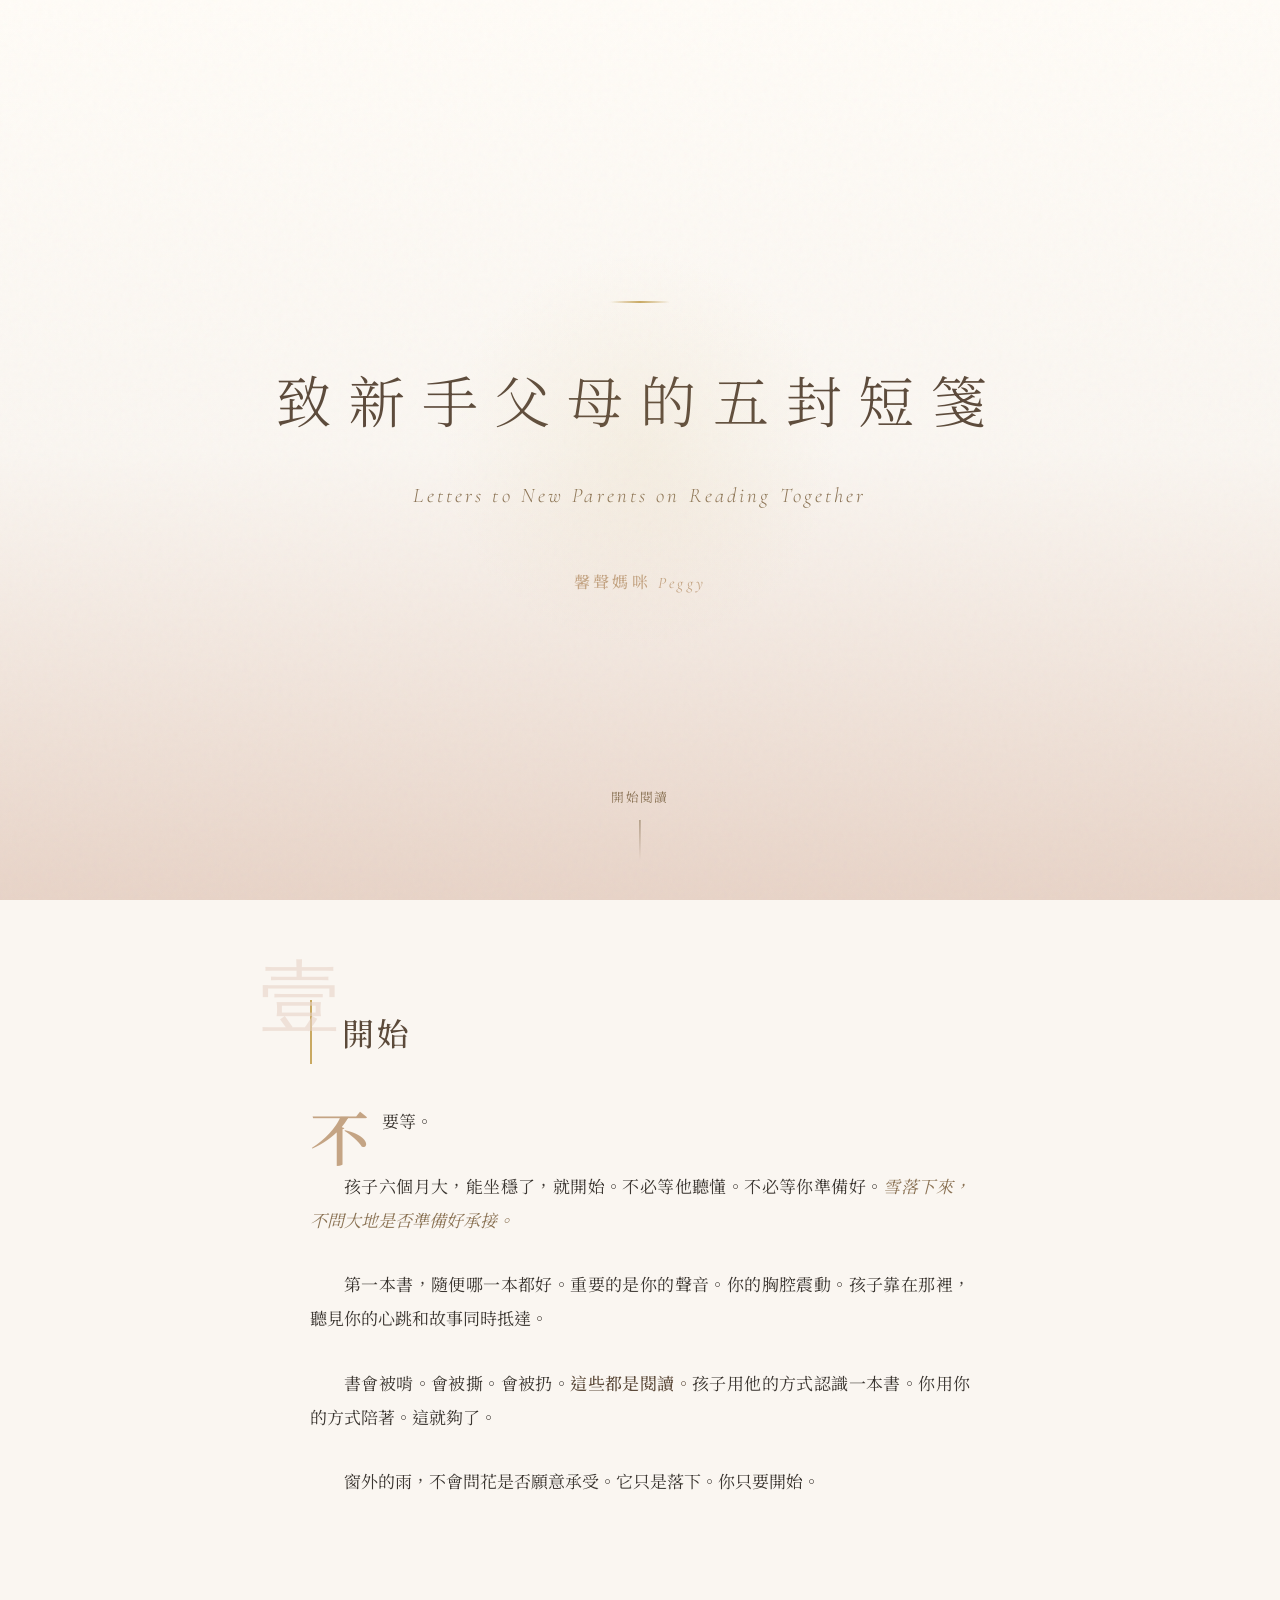
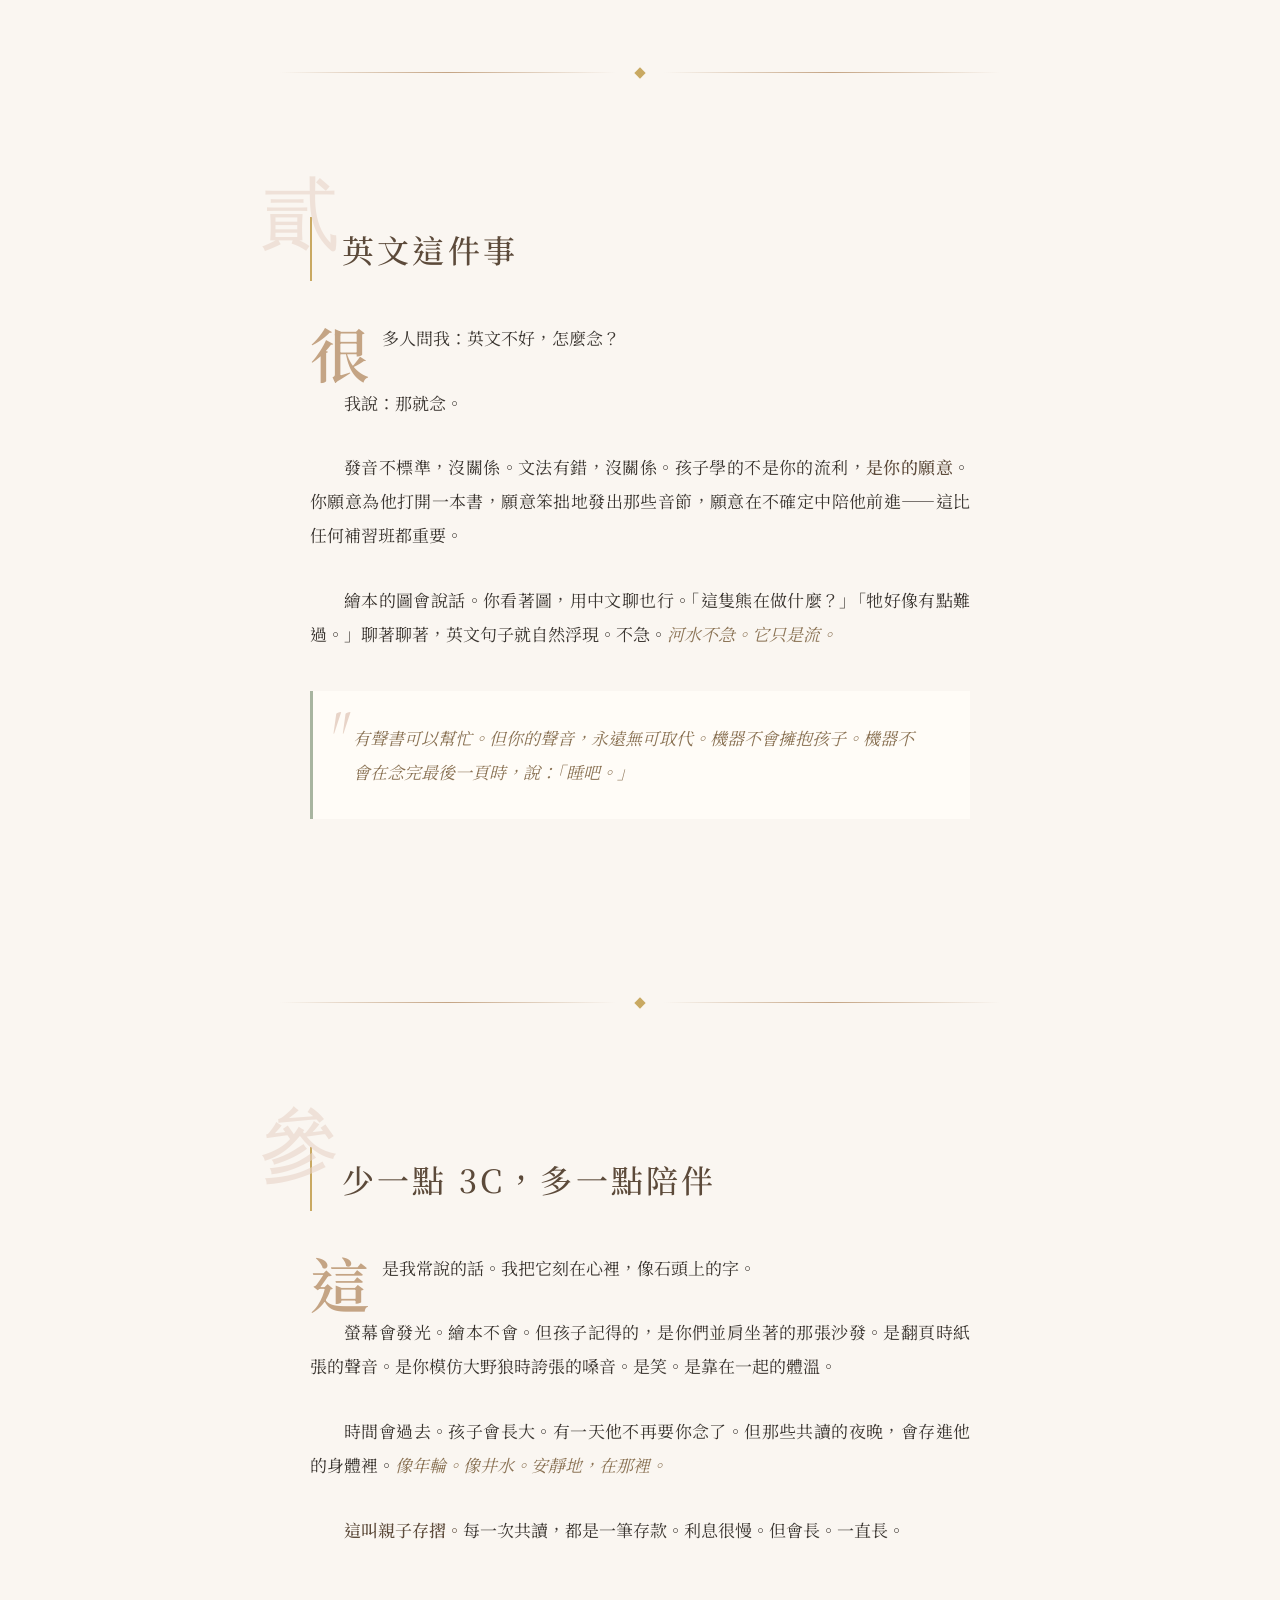
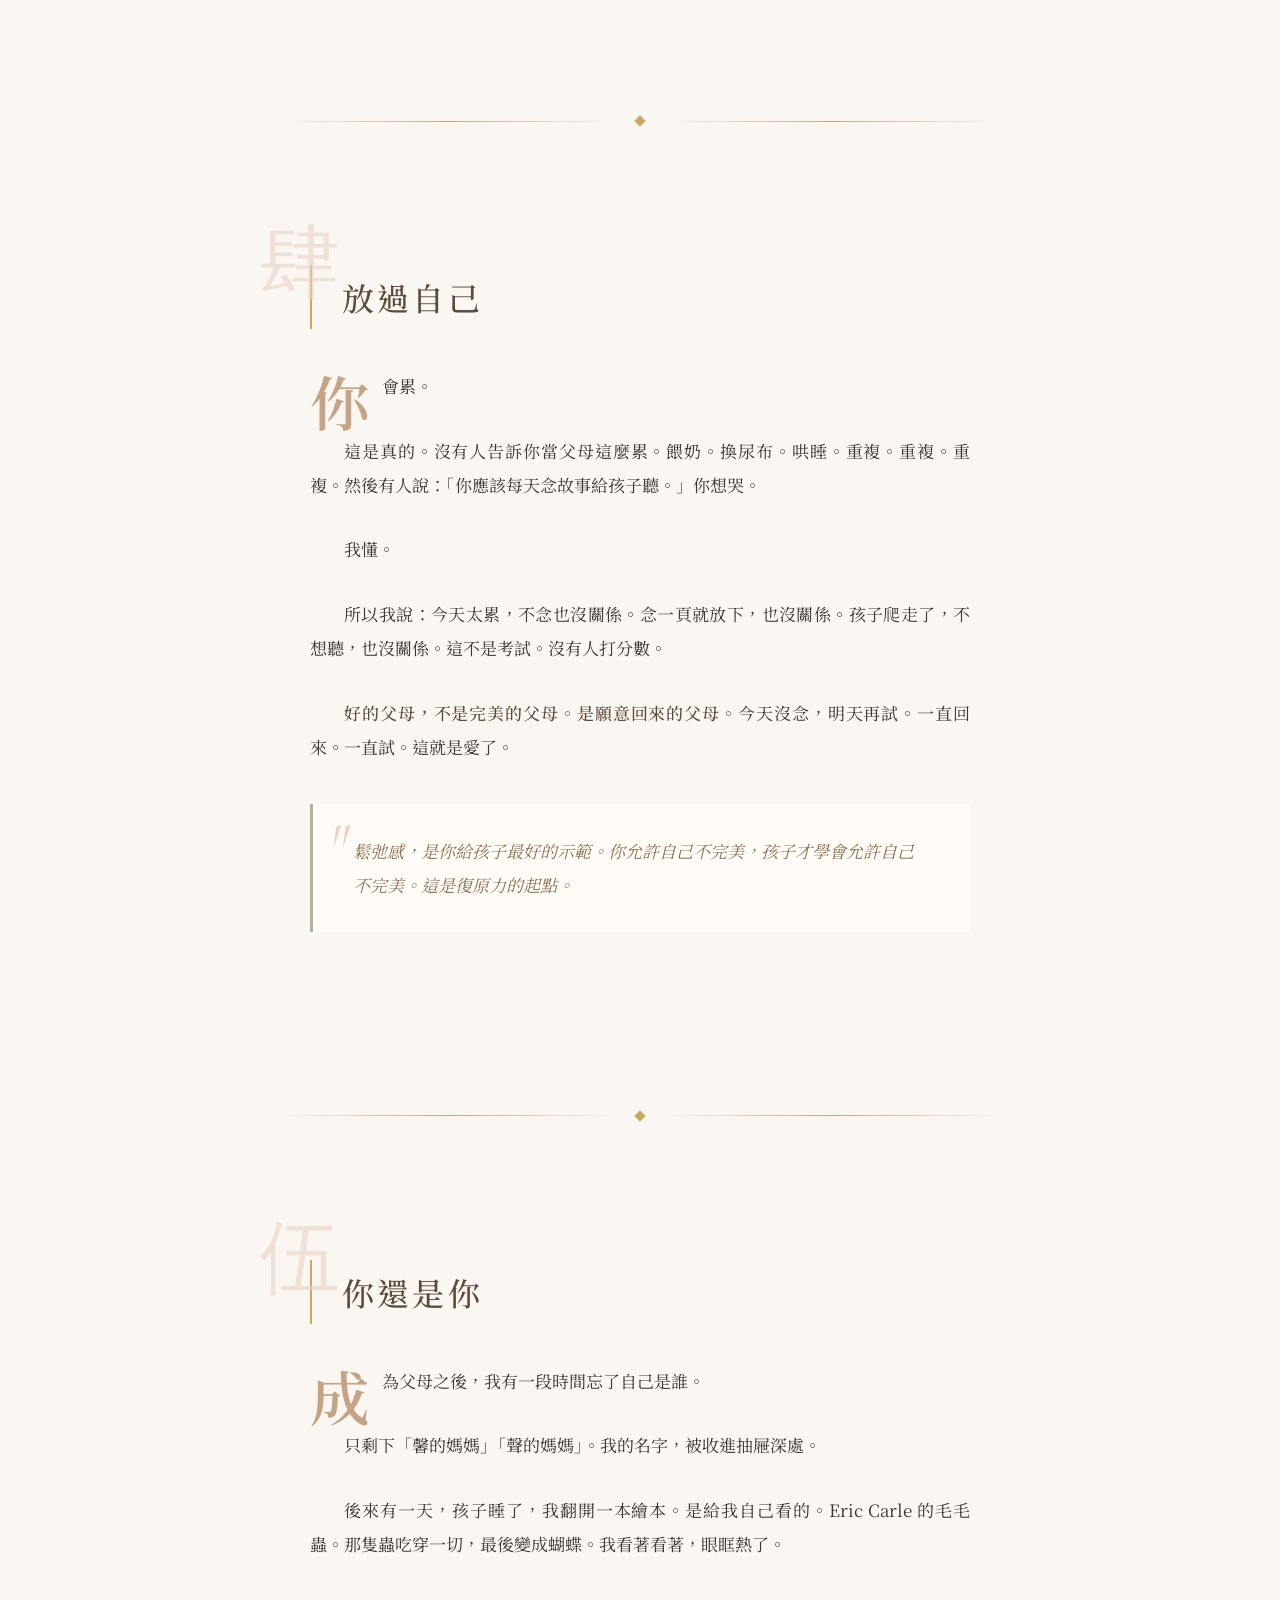
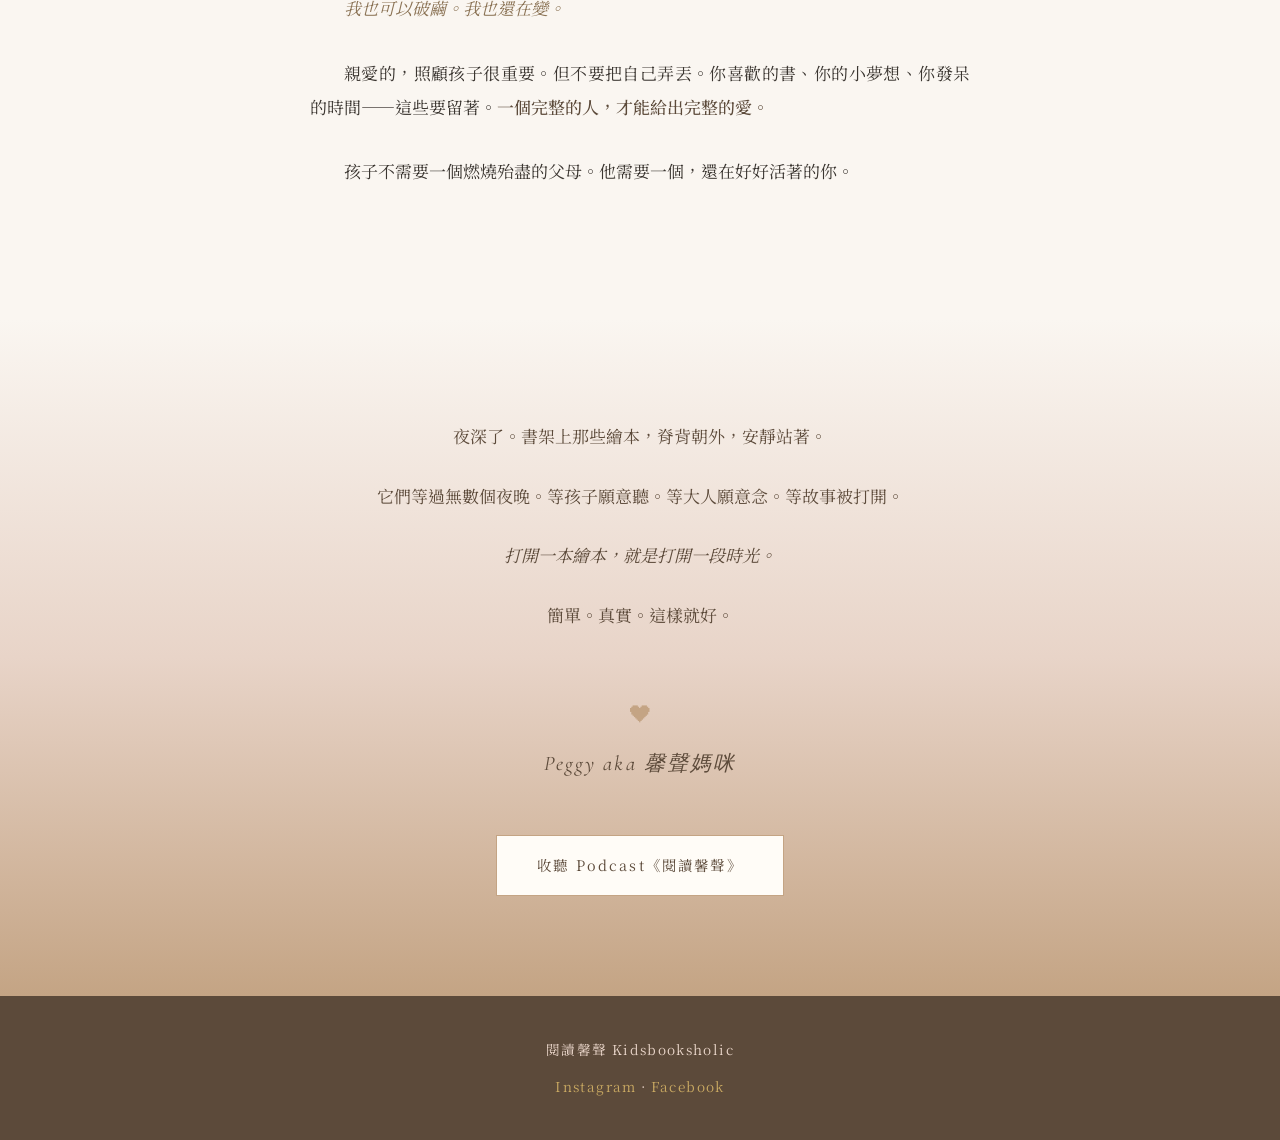
==== commit 019b5bde: "Rewrite website to 'Letters to New Parents' design" ====
--- a/index.html
+++ b/index.html
@@ -4,417 +4,131 @@
 <head>
     <meta charset="UTF-8">
     <meta name="viewport" content="width=device-width, initial-scale=1.0">
-    <meta name="description" content="閱讀馨聲 - kidsbooksholic，Peggy 馨聲媽咪的英文繪本親子共讀 Podcast，分享優質英文繪本與共讀技巧">
-    <meta name="keywords" content="英文繪本,親子共讀,kidsbooksholic,馨聲媽咪,Podcast,兒童英語">
-    <meta name="author" content="Peggy 馨聲媽咪">
-
-    <!-- Open Graph / Facebook -->
-    <meta property="og:type" content="website">
-    <meta property="og:title" content="閱讀馨聲 - Kidsbooksholic | 馨聲媽咪的英文繪本世界">
-    <meta property="og:description" content="與孩子一起，打開英文繪本的奇幻世界。精彩的全英文故事、活潑的雙語對話、實用的共讀技巧。">
-    <meta property="og:site_name" content="Kidsbooksholic">
-
-    <!-- Twitter Card -->
-    <meta name="twitter:card" content="summary_large_image">
-    <meta name="twitter:title" content="閱讀馨聲 - Kidsbooksholic">
-    <meta name="twitter:description" content="與孩子一起，打開英文繪本的奇幻世界">
-
-    <title>閱讀馨聲 - Kidsbooksholic | 馨聲媽咪的英文繪本世界</title>
-
-    <!-- Favicon -->
-    <link rel="icon"
-        href="data:image/svg+xml,<svg xmlns=%22http://www.w3.org/2000/svg%22 viewBox=%220 0 100 100%22><text y=%22.9em%22 font-size=%2290%22>📚</text></svg>">
-
-    <!-- Google Fonts -->
+    <title>致新手父母的五封短箋 | 馨聲媽咪 Peggy</title>
     <link rel="preconnect" href="https://fonts.googleapis.com">
     <link rel="preconnect" href="https://fonts.gstatic.com" crossorigin>
     <link
-        href="https://fonts.googleapis.com/css2?family=Inter:wght@400;600;700;800&family=Noto+Sans+TC:wght@300;400;500;700&family=Noto+Serif+TC:wght@400;500;600&family=Mochiy+Pop+One&family=ZCOOL+KuaiLe&display=swap"
+        href="https://fonts.googleapis.com/css2?family=Noto+Serif+TC:wght@300;400;500;600;700&family=Cormorant+Garamond:ital,wght@0,300;0,400;0,500;1,300;1,400&display=swap"
         rel="stylesheet">
-
-    <!-- Font Awesome for Icons -->
-    <link rel="stylesheet" href="https://cdnjs.cloudflare.com/ajax/libs/font-awesome/6.4.0/css/all.min.css">
-
     <link rel="stylesheet" href="style.css">
 </head>
 
 <body>
-    <!-- Navigation -->
-    <nav class="navbar">
-        <div class="container">
-            <div class="nav-brand">
-                <i class="fas fa-book-heart"></i>
-                <span>Kidsbooksholic</span>
+    <!-- Cover -->
+    <section class="cover">
+        <div class="cover-ornament"></div>
+        <h1>致新手父母的五封短箋</h1>
+        <p class="subtitle">Letters to New Parents on Reading Together</p>
+        <p class="author">馨聲媽咪 <span>Peggy</span></p>
+        <div class="scroll-hint">開始閱讀</div>
+    </section>
+
+    <!-- Chapter 1 -->
+    <article class="chapter" id="chapter-1">
+        <span class="chapter-number">壹</span>
+        <h2 class="chapter-title">開始</h2>
+        <p>不要等。</p>
+        <p>孩子六個月大，能坐穩了，就開始。不必等他聽懂。不必等你準備好。<span class="poetic">雪落下來，不問大地是否準備好承接。</span></p>
+        <p>第一本書，隨便哪一本都好。重要的是你的聲音。你的胸腔震動。孩子靠在那裡，聽見你的心跳和故事同時抵達。</p>
+        <p>書會被啃。會被撕。會被扔。<span class="emphasis">這些都是閱讀。</span>孩子用他的方式認識一本書。你用你的方式陪著。這就夠了。</p>
+        <p>窗外的雨，不會問花是否願意承受。它只是落下。你只要開始。</p>
+    </article>
+
+    <div class="divider">
+        <div class="divider-icon"></div>
+    </div>
+
+    <!-- Chapter 2 -->
+    <article class="chapter" id="chapter-2">
+        <span class="chapter-number">貳</span>
+        <h2 class="chapter-title">英文這件事</h2>
+        <p>很多人問我：英文不好，怎麼念？</p>
+        <p>我說：那就念。</p>
+        <p>發音不標準，沒關係。文法有錯，沒關係。孩子學的不是你的流利，<span
+                class="emphasis">是你的願意</span>。你願意為他打開一本書，願意笨拙地發出那些音節，願意在不確定中陪他前進——這比任何補習班都重要。</p>
+        <p>繪本的圖會說話。你看著圖，用中文聊也行。「這隻熊在做什麼？」「牠好像有點難過。」聊著聊著，英文句子就自然浮現。不急。<span class="poetic">河水不急。它只是流。</span></p>
+        <div class="quote-block">
+            有聲書可以幫忙。但你的聲音，永遠無可取代。機器不會擁抱孩子。機器不會在念完最後一頁時，說：「睡吧。」
+        </div>
+    </article>
+
+    <div class="divider">
+        <div class="divider-icon"></div>
+    </div>
+
+    <!-- Chapter 3 -->
+    <article class="chapter" id="chapter-3">
+        <span class="chapter-number">參</span>
+        <h2 class="chapter-title">少一點 3C，多一點陪伴</h2>
+        <p>這是我常說的話。我把它刻在心裡，像石頭上的字。</p>
+        <p>螢幕會發光。繪本不會。但孩子記得的，是你們並肩坐著的那張沙發。是翻頁時紙張的聲音。是你模仿大野狼時誇張的嗓音。是笑。是靠在一起的體溫。</p>
+        <p>時間會過去。孩子會長大。有一天他不再要你念了。但那些共讀的夜晚，會存進他的身體裡。<span class="poetic">像年輪。像井水。安靜地，在那裡。</span></p>
+        <p><span class="emphasis">這叫親子存摺。</span>每一次共讀，都是一筆存款。利息很慢。但會長。一直長。</p>
+    </article>
+
+    <div class="divider">
+        <div class="divider-icon"></div>
+    </div>
+
+    <!-- Chapter 4 -->
+    <article class="chapter" id="chapter-4">
+        <span class="chapter-number">肆</span>
+        <h2 class="chapter-title">放過自己</h2>
+        <p>你會累。</p>
+        <p>這是真的。沒有人告訴你當父母這麼累。餵奶。換尿布。哄睡。重複。重複。重複。然後有人說：「你應該每天念故事給孩子聽。」你想哭。</p>
+        <p>我懂。</p>
+        <p>所以我說：今天太累，不念也沒關係。念一頁就放下，也沒關係。孩子爬走了，不想聽，也沒關係。這不是考試。沒有人打分數。</p>
+        <p><span class="emphasis">好的父母，不是完美的父母。是願意回來的父母。</span>今天沒念，明天再試。一直回來。一直試。這就是愛了。</p>
+        <div class="quote-block">
+            鬆弛感，是你給孩子最好的示範。你允許自己不完美，孩子才學會允許自己不完美。這是復原力的起點。
+        </div>
+    </article>
+
+    <div class="divider">
+        <div class="divider-icon"></div>
+    </div>
+
+    <!-- Chapter 5 -->
+    <article class="chapter" id="chapter-5">
+        <span class="chapter-number">伍</span>
+        <h2 class="chapter-title">你還是你</h2>
+        <p>成為父母之後，我有一段時間忘了自己是誰。</p>
+        <p>只剩下「馨的媽媽」「聲的媽媽」。我的名字，被收進抽屜深處。</p>
+        <p>後來有一天，孩子睡了，我翻開一本繪本。是給我自己看的。Eric Carle 的毛毛蟲。那隻蟲吃穿一切，最後變成蝴蝶。我看著看著，眼眶熱了。</p>
+        <p><span class="poetic">我也可以破繭。我也還在變。</span></p>
+        <p>親愛的，照顧孩子很重要。但不要把自己弄丟。你喜歡的書、你的小夢想、你發呆的時間——這些要留著。<span class="emphasis">一個完整的人，才能給出完整的愛。</span></p>
+        <p>孩子不需要一個燃燒殆盡的父母。他需要一個，還在好好活著的你。</p>
+    </article>
+
+    <!-- Closing -->
+    <section class="closing">
+        <div class="closing-content">
+            <p>夜深了。書架上那些繪本，脊背朝外，安靜站著。</p>
+            <p>它們等過無數個夜晚。等孩子願意聽。等大人願意念。等故事被打開。</p>
+            <p><em>打開一本繪本，就是打開一段時光。</em></p>
+            <p>簡單。真實。這樣就好。</p>
+
+            <div class="signature">
+                <span class="heart">❤︎</span>
+                <span class="name">Peggy aka 馨聲媽咪</span>
             </div>
-            <div class="nav-actions">
-                <ul class="nav-menu">
-                    <li><a href="#home">首頁</a></li>
-                    <li><a href="#about">關於</a></li>
-                    <li><a href="#podcast">Podcast</a></li>
-                    <li><a href="#social">社群</a></li>
-                    <li><a href="#contact">聯絡</a></li>
-                </ul>
-                <a class="nav-cta" href="#podcast">
-                    <i class="fas fa-headphones"></i>
-                    立即收聽
-                </a>
-            </div>
-        </div>
-    </nav>
 
-    <!-- Hero Section -->
-    <section id="home" class="hero">
-        <div class="hero-background"></div>
-        <div class="container hero-content">
-            <div class="hero-text">
-                <div class="hero-badge">親子英文繪本 Podcast</div>
-                <h1 class="hero-title">
-                    <span class="title-main">閱讀馨聲</span>
-                    <span class="title-sub">Kidsbooksholic</span>
-                </h1>
-                <p class="hero-subtitle">與孩子一起，打開英文繪本的奇幻世界 ✨</p>
-                <p class="hero-description">
-                    透過繪本共讀，創造美好的親子時光<br>
-                    減少 3C，增加陪伴，建立閱讀習慣
-                </p>
-                <div class="hero-highlights">
-                    <span class="highlight-pill"><i class="fas fa-moon-stars"></i>60+ 集睡前故事陪伴</span>
-                    <span class="highlight-pill"><i class="fas fa-star"></i>Apple Podcasts 4.5★</span>
-                    <span class="highlight-pill"><i class="fas fa-globe-americas"></i>雙語共讀 + 旅行靈感</span>
-                </div>
-                <div class="hero-buttons">
-                    <a href="#podcast" class="btn btn-primary">
-                        <i class="fas fa-podcast"></i> 收聽 Podcast
-                    </a>
-                    <a href="#about" class="btn btn-secondary">
-                        <i class="fas fa-circle-info"></i> 認識馨聲媽咪
-                    </a>
-                </div>
-                <p class="hero-note">每一集都附上生活化的共讀技巧，陪孩子一起探索故事、減少 3C 依賴。</p>
-            </div>
-            <div class="hero-image">
-                <div class="floating-card">
-                    <div class="floating-header">
-                        <span class="pill">Kidsbooksholic</span>
-                        <div class="floating-dots">
-                            <span></span><span></span><span></span>
-                        </div>
-                    </div>
-                    <div class="floating-body">
-                        <p class="floating-eyebrow">親子故事電台</p>
-                        <h4>溫暖的聲音，
-                            <br>陪伴孩子長大</h4>
-                        <div class="floating-stats">
-                            <span><i class="fas fa-podcast"></i>Podcast</span>
-                            <span><i class="fas fa-book"></i>Story Time</span>
-                        </div>
-                        <div class="floating-footer">
-                            <i class="fas fa-heart"></i>
-                            <span>Less Screen, More Story</span>
-                        </div>
-                    </div>
-                </div>
-            </div>
-        </div>
-        <div class="scroll-indicator">
-            <i class="fas fa-chevron-down"></i>
+            <a href="https://podcasts.apple.com/tw/podcast/閱讀馨聲-kidsbooksholic/id1785525201" class="podcast-link"
+                target="_blank">
+                收聽 Podcast《閱讀馨聲》
+            </a>
         </div>
     </section>
 
-    <!-- About Section -->
-    <section id="about" class="about">
-        <div class="container">
-            <div class="section-header">
-                <p class="section-kicker">陪伴每晚的故事聲</p>
-                <h2 class="section-title">關於馨聲媽咪 Peggy</h2>
-                <p class="section-subtitle">Podcast 的每一集，都來自 Peggy 與孩子們真實的共讀日常，輕鬆陪伴爸媽建立讀書儀式。</p>
-            </div>
-            <div class="about-content">
-                <div class="about-card">
-                    <div class="about-icon">
-                        <i class="fas fa-heart"></i>
-                    </div>
-                    <h3>我們的理念</h3>
-                    <p>透過英文繪本親子共讀，創造美好的親子時光，減少3C產品使用，增加陪伴，建立孩子的閱讀習慣，同時提升英文能力。</p>
-                </div>
-                <div class="about-card">
-                    <div class="about-icon">
-                        <i class="fas fa-users"></i>
-                    </div>
-                    <h3>我們的故事</h3>
-                    <p>Peggy 與她的兩個孩子（馨和聲）一起，共讀上千本英文繪本的精彩旅程。分享實用技巧與溫暖經驗。</p>
-                </div>
-                <div class="about-card">
-                    <div class="about-icon">
-                        <i class="fas fa-star"></i>
-                    </div>
-                    <h3>我們的目標</h3>
-                    <p>幫助更多家庭建立閱讀習慣，讓孩子在愛與陪伴中自然學習英文，享受繪本帶來的無限想像。</p>
-                </div>
-            </div>
-        </div>
-    </section>
-
-    <!-- Podcast Section -->
-    <section id="podcast" class="podcast">
-        <div class="container">
-            <div class="section-header">
-                <p class="section-kicker">熱門單元</p>
-                <h2 class="section-title">Podcast 節目</h2>
-                <p class="section-subtitle">全英文故事、雙語導聽、旅行視野、家長提問信箱 —— 一次收錄，隨時陪伴。</p>
-            </div>
-            <div class="podcast-intro">
-                <div class="podcast-cover">
-                    <i class="fas fa-microphone-lines"></i>
-                    <div class="rating">
-                        <i class="fas fa-star"></i>
-                        <span>4.5</span>
-                    </div>
-                </div>
-                <div class="podcast-info">
-                    <h3>閱讀馨聲 - kidsbooksholic</h3>
-                    <p class="podcast-desc">
-                        精彩的全英文故事、活潑的雙語對話、實用的共讀技巧，還有獨特的「跟著馨聲去旅行」系列！
-                    </p>
-                    <div class="podcast-features">
-                        <div class="feature">
-                            <i class="fas fa-book"></i>
-                            <span>優質英文繪本推薦</span>
-                        </div>
-                        <div class="feature">
-                            <i class="fas fa-lightbulb"></i>
-                            <span>實用共讀技巧</span>
-                        </div>
-                        <div class="feature">
-                            <i class="fas fa-plane"></i>
-                            <span>繪本結合旅行</span>
-                        </div>
-                        <div class="feature">
-                            <i class="fas fa-envelope"></i>
-                            <span>馨聲信箱互動</span>
-                        </div>
-                    </div>
-                    <div class="podcast-meta">
-                        <div class="meta-item">
-                            <i class="fas fa-clock"></i>
-                            <div>
-                                <p>短篇隨開即聽</p>
-                                <small>睡前、通勤都能立即播放</small>
-                            </div>
-                        </div>
-                        <div class="meta-item">
-                            <i class="fas fa-child"></i>
-                            <div>
-                                <p>孩子與爸媽共讀</p>
-                                <small>示範提問、引導、故事延伸</small>
-                            </div>
-                        </div>
-                        <div class="meta-item">
-                            <i class="fas fa-map-location-dot"></i>
-                            <div>
-                                <p>旅行靈感</p>
-                                <small>把繪本帶上路，開啟全新話題</small>
-                            </div>
-                        </div>
-                    </div>
-                </div>
-            </div>
-
-            <!-- Podcast Platforms -->
-            <div class="platforms">
-                <h4>收聽平台</h4>
-                <div class="platform-grid">
-                    <a href="https://podcasts.apple.com/tw/podcast/kidsbooksholic/id1523394301" class="platform-card"
-                        target="_blank">
-                        <i class="fab fa-apple"></i>
-                        <span>Apple Podcasts</span>
-                    </a>
-                    <a href="https://player.soundon.fm/p/ca75157b-90d1-48de-877b-72520bd27f8d" class="platform-card"
-                        target="_blank">
-                        <i class="fas fa-podcast"></i>
-                        <span>SoundOn</span>
-                    </a>
-                    <a href="https://www.youtube.com/@kidsbooksholic" class="platform-card" target="_blank">
-                        <i class="fab fa-youtube"></i>
-                        <span>YouTube</span>
-                    </a>
-                    <a href="https://sniperhk.github.io/kidsbooksholic-site/feed.xml" class="platform-card" target="_blank" rel="noopener">
-                        <i class="fas fa-rss"></i>
-                        <span>Podcast Republic / RSS</span>
-                    </a>
-                </div>
-            </div>
-
-            <!-- Episodes List -->
-            <div class="episodes-section">
-                <div class="section-header">
-                    <p class="section-kicker">往期與系列</p>
-                    <h4>Podcast 集數</h4>
-                    <p class="section-subtitle episodes-subtitle">搜尋集數、書名或主題，即可快速找到想聽的故事。</p>
-                </div>
-                <div class="episodes-controls">
-                    <input type="text" id="episodeSearch" class="episode-search" placeholder="🔍 搜尋集數...">
-                    <div class="episode-stats">
-                        <span id="episodeCount">共 61 集</span>
-                    </div>
-                </div>
-                <div class="episodes-grid" id="episodesGrid">
-                    <!-- Episodes will be populated by JavaScript -->
-                </div>
-                <div class="pagination" id="pagination">
-                    <!-- Pagination buttons will be added by JavaScript -->
-                </div>
-            </div>
-        </div>
-    </section>
-
-    <!-- Social Media Section -->
-    <section id="social" class="social">
-        <div class="container">
-            <div class="section-header">
-                <p class="section-kicker">延伸閱讀、生活日常</p>
-                <h2 class="section-title">追蹤我們</h2>
-                <p class="section-subtitle">加入社群，和更多爸媽交流共讀筆記、旅行體驗、孩子的成長點滴。</p>
-            </div>
-            <div class="social-grid">
-                <a href="https://www.facebook.com/kidsbooksholic" class="social-card facebook" target="_blank">
-                    <div class="social-icon">
-                        <i class="fab fa-facebook-f"></i>
-                    </div>
-                    <h3>Facebook</h3>
-                    <p class="social-handle">Kidsbooksholic 童書痴</p>
-                    <p class="social-stats">
-                        <i class="fas fa-users"></i> 3.9萬+ 追蹤者
-                    </p>
-                    <span class="social-cta">前往粉專 →</span>
-                </a>
-
-                <a href="https://www.instagram.com/kidsbooksholic" class="social-card instagram" target="_blank">
-                    <div class="social-icon">
-                        <i class="fab fa-instagram"></i>
-                    </div>
-                    <h3>Instagram</h3>
-                    <p class="social-handle">@kidsbooksholic</p>
-                    <p class="social-stats">
-                        <i class="fas fa-images"></i> 繪本日常分享
-                    </p>
-                    <span class="social-cta">追蹤 IG →</span>
-                </a>
-
-                <a href="https://www.youtube.com/@kidsbooksholic" class="social-card youtube" target="_blank">
-                    <div class="social-icon">
-                        <i class="fab fa-youtube"></i>
-                    </div>
-                    <h3>YouTube</h3>
-                    <p class="social-handle">閱讀馨聲</p>
-                    <p class="social-stats">
-                        <i class="fas fa-video"></i> 171+ 訂閱者
-                    </p>
-                    <span class="social-cta">訂閱頻道 →</span>
-                </a>
-            </div>
-        </div>
-    </section>
-
-    <!-- Contact Section -->
-    <section id="contact" class="contact">
-        <div class="container">
-            <div class="section-header">
-                <p class="section-kicker">想一起合作或詢問課程？</p>
-                <h2 class="section-title">聯絡我們</h2>
-                <p class="section-subtitle">歡迎合作邀約、課程諮詢或分享你的親子共讀故事，讓我們用聲音陪伴更多家庭。</p>
-            </div>
-            <div class="contact-content">
-                <div class="contact-info">
-                    <div class="contact-card">
-                        <i class="fas fa-envelope"></i>
-                        <h3>Email</h3>
-                        <p><a href="mailto:kidsbooksholic@gmail.com"
-                                style="color: inherit; text-decoration: none;">kidsbooksholic@gmail.com</a></p>
-                    </div>
-                    <div class="contact-card">
-                        <i class="fas fa-graduation-cap"></i>
-                        <h3>線上課程</h3>
-                        <p>詳細課程資訊請來信洽詢</p>
-                    </div>
-                    <div class="contact-card">
-                        <i class="fas fa-mailbox"></i>
-                        <h3>馨聲信箱</h3>
-                        <p>歡迎分享您的共讀經驗</p>
-                    </div>
-                </div>
-                <div class="contact-form-wrapper">
-                    <h3>想要了解更多？</h3>
-                    <p>歡迎留下您的聯絡資訊，我們會盡快回覆您！</p>
-                    <form class="contact-form">
-                        <input type="text" placeholder="您的名字" required>
-                        <input type="email" placeholder="電子郵件" required>
-                        <textarea placeholder="想說的話..." rows="4" required></textarea>
-                        <button type="submit" class="btn btn-primary">
-                            <i class="fas fa-paper-plane"></i> 送出訊息
-                        </button>
-                    </form>
-                </div>
-            </div>
-        </div>
-    </section>
-
-    <!-- Footer -->
-    <footer class="footer">
-        <div class="container">
-            <div class="footer-content">
-                <div class="footer-brand">
-                    <h3>
-                        <i class="fas fa-book-heart"></i>
-                        Kidsbooksholic
-                    </h3>
-                    <p>與孩子一起，打開英文繪本的奇幻世界</p>
-                </div>
-                <div class="footer-links">
-                    <div class="footer-column">
-                        <h4>快速連結</h4>
-                        <ul>
-                            <li><a href="#about">關於我們</a></li>
-                            <li><a href="#podcast">Podcast</a></li>
-                            <li><a href="#social">社群媒體</a></li>
-                            <li><a href="#contact">聯絡我們</a></li>
-                        </ul>
-                    </div>
-                    <div class="footer-column">
-                        <h4>收聽平台</h4>
-                        <ul>
-                            <li><a href="https://podcasts.apple.com/tw/podcast/kidsbooksholic/id1523394301"
-                                    target="_blank" rel="noopener">Apple Podcasts</a></li>
-                            <li><a href="https://player.soundon.fm/p/ca75157b-90d1-48de-877b-72520bd27f8d"
-                                    target="_blank" rel="noopener">SoundOn</a></li>
-                            <li><a href="https://www.youtube.com/@kidsbooksholic" target="_blank"
-                                    rel="noopener">YouTube</a></li>
-                            <li><a href="https://open.spotify.com/" target="_blank" rel="noopener">Spotify</a></li>
-                        </ul>
-                    </div>
-                    <div class="footer-column">
-                        <h4>追蹤我們</h4>
-                        <div class="footer-social">
-                            <a href="https://www.facebook.com/kidsbooksholic" target="_blank" rel="noopener"
-                                aria-label="Facebook"><i class="fab fa-facebook-f"></i></a>
-                            <a href="https://www.instagram.com/kidsbooksholic" target="_blank" rel="noopener"
-                                aria-label="Instagram"><i class="fab fa-instagram"></i></a>
-                            <a href="https://www.youtube.com/@kidsbooksholic" target="_blank" rel="noopener"
-                                aria-label="YouTube"><i class="fab fa-youtube"></i></a>
-                            <a href="https://github.com/sniperHK/kidsbooksholic-site" target="_blank" rel="noopener"
-                                aria-label="GitHub"><i class="fab fa-github"></i></a>
-                        </div>
-                    </div>
-                </div>
-            </div>
-            <div class="footer-bottom">
-                <p>&copy; 2024 Kidsbooksholic 閱讀馨聲. All rights reserved.</p>
-                <p>Made with <i class="fas fa-heart"></i> by 馨聲媽咪 Peggy</p>
-            </div>
-        </div>
+    <footer>
+        <p>閱讀馨聲 Kidsbooksholic</p>
+        <p style="margin-top: 10px;">
+            <a href="https://www.instagram.com/kidsbooksholic" target="_blank">Instagram</a> ·
+            <a href="https://www.facebook.com/kidsbooksholic" target="_blank">Facebook</a>
+        </p>
     </footer>
 
     <script src="script.js"></script>
 </body>
 
-</html>
+</html>
--- a/style.css
+++ b/style.css
@@ -1,1525 +1,380 @@
-/* ===== CSS Reset & Variables ===== */
+:root {
+    --cream: #FAF6F1;
+    --warm-white: #FFFCF7;
+    --soft-brown: #8B7355;
+    --deep-brown: #5C4A3A;
+    --terracotta: #C4A484;
+    --sage: #A8B5A0;
+    --blush: #E8D4C8;
+    --ink: #3A3530;
+    --gold: #C9A962;
+}
+
 * {
     margin: 0;
     padding: 0;
     box-sizing: border-box;
 }
 
-:root {
-    /* Colors - warm storybook palette */
-    --primary-gradient: linear-gradient(135deg, #ff7b6e 0%, #ffb347 45%, #4cc9c0 100%);
-    --secondary-gradient: linear-gradient(135deg, #17c491 0%, #0d9f70 100%);
-    --accent-gradient: linear-gradient(135deg, #fff3d4 0%, #ffd166 100%);
-    --warm-gradient: linear-gradient(180deg, #fff7ec 0%, #fff1e0 100%);
-
-    --primary-color: #e85d63;
-    --secondary-color: #0f9d74;
-    --accent-color: #f5a524;
-    --text-dark: #1f2933;
-    --text-light: #56616f;
-    --bg-light: #fff7ec;
-    --surface: #ffffff;
-    --line-soft: rgba(232, 184, 130, 0.35);
-    --line-strong: rgba(15, 157, 116, 0.3);
-    --white: #ffffff;
-
-    /* Typography */
-    --font-primary: 'Noto Sans TC', 'Inter', 'Noto Serif TC', sans-serif;
-    --font-display: 'Mochiy Pop One', 'ZCOOL KuaiLe', sans-serif;
-
-    /* Spacing */
-    --section-padding: 90px 0;
-    --container-max-width: 1180px;
-
-    /* Effects */
-    --transition: all 0.3s cubic-bezier(0.4, 0, 0.2, 1);
-    --shadow-sm: 0 8px 26px rgba(0, 0, 0, 0.05);
-    --shadow-md: 0 15px 35px rgba(0, 0, 0, 0.08);
-    --shadow-lg: 0 30px 60px rgba(0, 0, 0, 0.14);
-    --glass-bg: rgba(255, 255, 255, 0.9);
-    --glass-border: rgba(255, 255, 255, 0.35);
-}
-
 html {
     scroll-behavior: smooth;
 }
 
 body {
-    font-family: var(--font-primary);
-    color: var(--text-dark);
-    line-height: 1.6;
+    font-family: 'Noto Serif TC', serif;
+    background: var(--cream);
+    color: var(--ink);
+    line-height: 2;
+    font-size: 17px;
+    font-weight: 400;
     overflow-x: hidden;
-    background: radial-gradient(circle at 8% 20%, rgba(255, 190, 153, 0.18), transparent 28%),
-        radial-gradient(circle at 80% 0%, rgba(76, 201, 192, 0.15), transparent 25%),
-        radial-gradient(circle at 70% 80%, rgba(255, 179, 71, 0.18), transparent 28%),
-        #fffaf3;
-    letter-spacing: 0.01em;
-    font-weight: 400;
-    -webkit-font-smoothing: antialiased;
-    text-rendering: optimizeLegibility;
-}
-
-.container {
-    max-width: var(--container-max-width);
-    margin: 0 auto;
-    padding: 0 20px;
-}
-
-/* ===== Navigation ===== */
-.navbar {
+}
+
+/* Texture overlay */
+body::before {
+    content: '';
     position: fixed;
     top: 0;
     left: 0;
-    right: 0;
-    background: rgba(255, 255, 255, 0.9);
-    backdrop-filter: blur(14px);
-    box-shadow: var(--shadow-sm);
-    border-bottom: 1px solid var(--line-soft);
+    width: 100%;
+    height: 100%;
+    background-image: url("data:image/svg+xml,%3Csvg viewBox='0 0 200 200' xmlns='http://www.w3.org/2000/svg'%3E%3Cfilter id='noise'%3E%3CfeTurbulence type='fractalNoise' baseFrequency='0.9' numOctaves='4' stitchTiles='stitch'/%3E%3C/filter%3E%3Crect width='100%' height='100%' filter='url(%23noise)'/%3E%3C/svg%3E");
+    opacity: 0.03;
+    pointer-events: none;
     z-index: 1000;
-    transition: var(--transition);
-}
-
-.navbar .container {
+}
+
+/* Cover Section */
+.cover {
+    min-height: 100vh;
     display: flex;
-    justify-content: space-between;
-    align-items: center;
-    padding: 15px 20px;
-    gap: 20px;
-    position: relative;
-}
-
-.nav-brand {
-    display: flex;
-    align-items: center;
-    gap: 10px;
-    font-family: var(--font-display);
-    font-weight: 800;
-    font-size: 1.5rem;
-    color: var(--text-dark);
-    letter-spacing: 0.02em;
-}
-
-.nav-brand i {
-    font-size: 1.8rem;
-    background: var(--primary-gradient);
-    -webkit-background-clip: text;
-    -webkit-text-fill-color: transparent;
-}
-
-.nav-actions {
-    display: flex;
-    align-items: center;
-    gap: 18px;
-}
-
-.nav-menu {
-    display: flex;
-    align-items: center;
-    list-style: none;
-    gap: 26px;
-    padding: 0;
-    margin: 0;
-}
-
-.nav-menu a {
-    text-decoration: none;
-    color: var(--text-dark);
-    font-weight: 500;
-    transition: var(--transition);
-    position: relative;
-}
-
-.nav-menu a::after {
-    content: '';
-    position: absolute;
-    bottom: -5px;
-    left: 0;
-    width: 0;
-    height: 2px;
-    background: var(--primary-gradient);
-    transition: var(--transition);
-}
-
-.nav-menu a:hover::after {
-    width: 100%;
-}
-
-.nav-cta {
-    display: inline-flex;
-    align-items: center;
-    gap: 8px;
-    padding: 10px 18px;
-    border-radius: 999px;
-    background: var(--secondary-gradient);
-    color: var(--white);
-    text-decoration: none;
-    font-weight: 700;
-    box-shadow: var(--shadow-sm);
-    transition: var(--transition);
-}
-
-.nav-cta:hover {
-    transform: translateY(-2px);
-    box-shadow: var(--shadow-md);
-}
-
-.mobile-menu-toggle {
-    display: none;
-    align-items: center;
-    justify-content: center;
-    background: var(--surface);
-    border: 1px solid var(--line-soft);
-    border-radius: 12px;
-    padding: 8px 10px;
-    font-size: 1.3rem;
-    color: var(--text-dark);
-    cursor: pointer;
-    box-shadow: var(--shadow-sm);
-}
-
-/* ===== Hero Section ===== */
-.hero {
-    position: relative;
-    min-height: 90vh;
-    display: flex;
-    align-items: center;
-    justify-content: center;
-    overflow: hidden;
-    padding: 140px 0 120px;
-    background: var(--warm-gradient);
-}
-
-.hero-background {
-    position: absolute;
-    top: 0;
-    left: 0;
-    right: 0;
-    bottom: 0;
-    background: radial-gradient(circle at 20% 30%, rgba(255, 179, 71, 0.25), transparent 30%),
-        radial-gradient(circle at 85% 25%, rgba(76, 201, 192, 0.2), transparent 30%),
-        linear-gradient(135deg, rgba(232, 93, 99, 0.18) 0%, rgba(255, 179, 71, 0.12) 50%, rgba(76, 201, 192, 0.12) 100%);
-    opacity: 1;
-    z-index: -1;
-}
-
-.hero-content {
-    display: grid;
-    grid-template-columns: 1fr 1fr;
-    gap: 60px;
-    align-items: center;
-}
-
-.hero-title {
-    font-family: var(--font-display);
-    margin-bottom: 20px;
-}
-
-.title-main {
-    display: block;
-    font-size: 3.5rem;
-    font-weight: 900;
-    background: var(--primary-gradient);
-    -webkit-background-clip: text;
-    -webkit-text-fill-color: transparent;
-    background-clip: text;
-    line-height: 1.2;
-}
-
-.title-sub {
-    display: block;
-    font-size: 2rem;
-    font-weight: 700;
-    color: var(--secondary-color);
-    margin-top: 10px;
-}
-
-.hero-subtitle {
-    font-size: 1.3rem;
-    color: var(--text-dark);
-    margin-bottom: 15px;
-    font-weight: 600;
-}
-
-.hero-description {
-    font-size: 1.1rem;
-    color: var(--text-light);
-    margin-bottom: 30px;
-    line-height: 1.8;
-}
-
-.hero-badge {
-    display: inline-flex;
-    align-items: center;
-    gap: 8px;
-    padding: 10px 16px;
-    border-radius: 999px;
-    background: var(--primary-gradient);
-    color: var(--white);
-    font-weight: 700;
-    box-shadow: var(--shadow-sm);
-    margin-bottom: 18px;
-    letter-spacing: 0.02em;
-}
-
-.hero-highlights {
-    display: grid;
-    grid-template-columns: repeat(auto-fit, minmax(220px, 1fr));
-    gap: 12px;
-    margin: 10px 0 24px;
-}
-
-.highlight-pill {
-    display: inline-flex;
-    align-items: center;
-    gap: 10px;
-    padding: 12px 16px;
-    border-radius: 16px;
-    background: var(--surface);
-    border: 1px solid var(--line-soft);
-    box-shadow: var(--shadow-sm);
-    color: var(--text-dark);
-    font-weight: 600;
-}
-
-.highlight-pill i {
-    color: var(--secondary-color);
-}
-
-.hero-buttons {
-    display: flex;
-    gap: 15px;
-    flex-wrap: wrap;
-}
-
-.btn {
-    display: inline-flex;
-    align-items: center;
-    gap: 8px;
-    padding: 14px 28px;
-    border-radius: 50px;
-    text-decoration: none;
-    font-weight: 600;
-    transition: var(--transition);
-    cursor: pointer;
-    border: none;
-    font-size: 1rem;
-}
-
-.btn-primary {
-    background: var(--primary-gradient);
-    color: var(--white);
-    box-shadow: var(--shadow-md);
-}
-
-.btn-primary:hover {
-    transform: translateY(-2px);
-    box-shadow: var(--shadow-lg);
-}
-
-.btn-secondary {
-    background: var(--white);
-    color: var(--primary-color);
-    border: 2px solid var(--primary-color);
-}
-
-.btn-secondary:hover {
-    background: var(--primary-color);
-    color: var(--white);
-    transform: translateY(-2px);
-}
-
-.hero-note {
-    margin-top: 16px;
-    color: var(--text-light);
-    font-weight: 600;
-    display: inline-flex;
-    align-items: center;
-    gap: 8px;
-}
-
-.hero-image {
-    position: relative;
-    display: flex;
+    flex-direction: column;
     justify-content: center;
     align-items: center;
-}
-
-.floating-card {
-    width: 360px;
-    min-height: 360px;
-    background: linear-gradient(155deg, rgba(255, 255, 255, 0.98), rgba(255, 247, 236, 0.96));
-    backdrop-filter: blur(12px);
-    border-radius: 32px;
-    border: 1px solid var(--line-soft);
-    display: flex;
-    flex-direction: column;
-    justify-content: space-between;
-    padding: 26px;
-    box-shadow: var(--shadow-lg);
-    animation: float 4.2s ease-in-out infinite;
+    text-align: center;
+    padding: 60px 20px;
+    background: linear-gradient(180deg, var(--warm-white) 0%, var(--cream) 50%, var(--blush) 100%);
     position: relative;
-    overflow: hidden;
-}
-
-.floating-card::before {
+}
+
+.cover::before {
     content: '';
-    position: absolute;
-    inset: 0;
-    background: radial-gradient(circle at 20% 20%, rgba(255, 179, 71, 0.18), transparent 35%),
-        radial-gradient(circle at 80% 80%, rgba(76, 201, 192, 0.15), transparent 35%);
-    z-index: 0;
-}
-
-.floating-card::after {
-    content: '';
-    position: absolute;
-    top: -60px;
-    right: -40px;
-    width: 160px;
-    height: 160px;
-    background: var(--primary-gradient);
-    filter: blur(40px);
-    opacity: 0.3;
-    z-index: 0;
-}
-
-.floating-header,
-.floating-body,
-.floating-footer {
-    position: relative;
-    z-index: 1;
-}
-
-.floating-header {
-    display: flex;
-    align-items: center;
-    justify-content: space-between;
-    margin-bottom: 18px;
-}
-
-.pill {
-    background: var(--accent-gradient);
-    color: var(--text-dark);
-    padding: 8px 14px;
-    border-radius: 999px;
-    font-weight: 800;
-    font-size: 0.9rem;
-}
-
-.floating-dots {
-    display: flex;
-    gap: 6px;
-}
-
-.floating-dots span {
-    width: 10px;
-    height: 10px;
-    background: var(--secondary-gradient);
-    border-radius: 50%;
-    opacity: 0.8;
-}
-
-.floating-body h4 {
-    font-size: 1.5rem;
-    line-height: 1.4;
-    margin-bottom: 16px;
-}
-
-.floating-eyebrow {
-    text-transform: uppercase;
-    letter-spacing: 0.08em;
-    font-weight: 700;
-    color: var(--secondary-color);
-    margin-bottom: 6px;
-}
-
-.floating-stats {
-    display: flex;
-    gap: 10px;
-    flex-wrap: wrap;
-    margin-bottom: 14px;
-}
-
-.floating-stats span {
-    display: inline-flex;
-    align-items: center;
-    gap: 8px;
-    padding: 8px 12px;
-    border-radius: 14px;
-    background: rgba(15, 157, 116, 0.08);
-    color: var(--text-dark);
-    font-weight: 700;
-}
-
-.floating-stats i {
-    color: var(--secondary-color);
-}
-
-.floating-footer {
-    display: inline-flex;
-    align-items: center;
-    gap: 8px;
-    padding: 12px 14px;
-    background: rgba(232, 93, 99, 0.08);
-    border-radius: 14px;
-    font-weight: 700;
-    color: var(--text-dark);
-    border: 1px dashed var(--line-soft);
-}
-
-@keyframes float {
-
-    0%,
-    100% {
-        transform: translateY(0);
-    }
-
-    50% {
-        transform: translateY(-16px);
-    }
-}
-
-.scroll-indicator {
-    position: absolute;
-    bottom: 30px;
-    left: 50%;
-    transform: translateX(-50%);
-    animation: bounce 2s infinite;
-}
-
-.scroll-indicator i {
-    font-size: 2rem;
-    color: var(--primary-color);
-}
-
-@keyframes bounce {
-
-    0%,
-    100% {
-        transform: translateX(-50%) translateY(0);
-    }
-
-    50% {
-        transform: translateX(-50%) translateY(10px);
-    }
-}
-
-/* ===== Section Titles ===== */
-.section-header {
-    text-align: center;
-    max-width: 900px;
-    margin: 0 auto 40px;
-    display: grid;
-    gap: 12px;
-}
-
-.section-kicker {
-    display: inline-flex;
-    align-items: center;
-    justify-content: center;
-    gap: 8px;
-    padding: 8px 14px;
-    margin: 0 auto;
-    border-radius: 999px;
-    background: rgba(15, 157, 116, 0.08);
-    color: var(--secondary-color);
-    font-weight: 700;
-    letter-spacing: 0.04em;
-    width: fit-content;
-}
-
-.section-title {
-    font-family: var(--font-display);
-    font-size: 2.6rem;
-    font-weight: 800;
-    text-align: center;
-    margin: 0 auto;
-    background: var(--primary-gradient);
-    -webkit-background-clip: text;
-    -webkit-text-fill-color: transparent;
-    background-clip: text;
-}
-
-.section-subtitle {
-    text-align: center;
-    font-size: 1.05rem;
-    color: var(--text-light);
-    margin: 0 auto;
-    line-height: 1.7;
-    max-width: 720px;
-}
-
-/* ===== About Section ===== */
-.about {
-    padding: var(--section-padding);
-    background: var(--bg-light);
-    position: relative;
-    overflow: hidden;
-}
-
-.about::before {
-    content: '';
-    position: absolute;
-    inset: 0;
-    background: radial-gradient(circle at 18% 10%, rgba(76, 201, 192, 0.12), transparent 26%),
-        radial-gradient(circle at 90% 20%, rgba(232, 93, 99, 0.12), transparent 25%);
-    opacity: 0.9;
-}
-
-.about .container,
-.social .container {
-    position: relative;
-    z-index: 1;
-}
-
-.about-content {
-    display: grid;
-    grid-template-columns: repeat(auto-fit, minmax(300px, 1fr));
-    gap: 30px;
-}
-
-.about-card {
-    position: relative;
-    background: var(--surface);
-    padding: 42px 30px;
-    border-radius: 20px;
-    box-shadow: var(--shadow-sm);
-    transition: var(--transition);
-    text-align: center;
-    border: 1px solid var(--line-soft);
-    overflow: hidden;
-}
-
-.about-card::after {
-    content: '';
-    position: absolute;
-    top: 0;
-    left: 0;
-    width: 100%;
-    height: 6px;
-    background: var(--primary-gradient);
-}
-
-.about-card:hover {
-    transform: translateY(-10px);
-    box-shadow: var(--shadow-md);
-    border-color: var(--line-strong);
-}
-
-.about-icon {
-    width: 80px;
-    height: 80px;
-    margin: 0 auto 20px;
-    background: var(--primary-gradient);
-    border-radius: 50%;
-    display: flex;
-    align-items: center;
-    justify-content: center;
-    box-shadow: var(--shadow-sm);
-}
-
-.about-icon i {
-    font-size: 2rem;
-    color: var(--white);
-}
-
-.about-card h3 {
-    font-size: 1.5rem;
-    margin-bottom: 15px;
-    color: var(--text-dark);
-}
-
-.about-card p {
-    color: var(--text-light);
-    line-height: 1.8;
-}
-
-/* ===== Podcast Section ===== */
-.podcast {
-    padding: var(--section-padding);
-    position: relative;
-    overflow: hidden;
-}
-
-.podcast .container {
-    position: relative;
-    z-index: 1;
-}
-
-.podcast::before {
-    content: '';
-    position: absolute;
-    inset: 0;
-    background: radial-gradient(circle at 15% 40%, rgba(232, 93, 99, 0.12), transparent 35%),
-        radial-gradient(circle at 85% 15%, rgba(255, 179, 71, 0.12), transparent 30%);
-    pointer-events: none;
-}
-
-.about::before,
-.social::before {
-    pointer-events: none;
-}
-
-.podcast-intro {
-    display: grid;
-    grid-template-columns: minmax(280px, 340px) 1fr;
-    gap: 40px;
-    margin-bottom: 70px;
-    align-items: center;
-    background: var(--surface);
-    border-radius: 24px;
-    padding: 32px;
-    border: 1px solid var(--line-soft);
-    box-shadow: var(--shadow-sm);
-    position: relative;
-    z-index: 1;
-}
-
-.podcast-cover {
-    position: relative;
-    width: 100%;
-    padding-top: 100%;
-    background: var(--primary-gradient);
-    border-radius: 22px;
-    display: flex;
-    align-items: center;
-    justify-content: center;
-    box-shadow: var(--shadow-md);
-    overflow: hidden;
-}
-
-.podcast-cover i {
-    font-size: 100px;
-    color: var(--white);
     position: absolute;
     top: 50%;
     left: 50%;
     transform: translate(-50%, -50%);
-}
-
-.podcast-cover::after {
-    content: '';
+    width: 400px;
+    height: 400px;
+    background: radial-gradient(circle, rgba(201, 169, 98, 0.1) 0%, transparent 70%);
+    border-radius: 50%;
+}
+
+.cover-ornament {
+    width: 60px;
+    height: 2px;
+    background: linear-gradient(90deg, transparent, var(--gold), transparent);
+    margin-bottom: 40px;
+    animation: fadeIn 1.5s ease-out;
+}
+
+.cover h1 {
+    font-size: clamp(2rem, 5vw, 3.5rem);
+    font-weight: 300;
+    letter-spacing: 0.3em;
+    margin-bottom: 20px;
+    color: var(--deep-brown);
+    animation: slideUp 1.2s ease-out;
+}
+
+.cover .subtitle {
+    font-family: 'Cormorant Garamond', serif;
+    font-size: clamp(1rem, 2vw, 1.3rem);
+    font-weight: 300;
+    font-style: italic;
+    color: var(--soft-brown);
+    letter-spacing: 0.15em;
+    margin-bottom: 50px;
+    animation: slideUp 1.4s ease-out;
+}
+
+.cover .author {
+    font-size: 1rem;
+    font-weight: 500;
+    color: var(--terracotta);
+    letter-spacing: 0.2em;
+    animation: slideUp 1.6s ease-out;
+}
+
+.cover .author span {
+    font-family: 'Cormorant Garamond', serif;
+    font-style: italic;
+    font-weight: 400;
+}
+
+.scroll-hint {
     position: absolute;
-    inset: 12px;
-    border: 1px solid rgba(255, 255, 255, 0.3);
-    border-radius: 18px;
-    opacity: 0.8;
-}
-
-.rating {
-    position: absolute;
-    top: 15px;
-    right: 15px;
-    background: var(--white);
-    padding: 8px 15px;
-    border-radius: 50px;
-    display: flex;
-    align-items: center;
-    gap: 5px;
-    font-weight: 700;
-    box-shadow: var(--shadow-md);
-}
-
-.rating i {
-    font-size: 1rem;
-    color: #ffd700;
-}
-
-.rating span {
-    font-size: 1.1rem;
-    color: var(--text-dark);
-}
-
-.podcast-info h3 {
-    font-size: 2rem;
-    margin-bottom: 15px;
-    font-family: var(--font-display);
-    background: var(--primary-gradient);
-    -webkit-background-clip: text;
-    -webkit-text-fill-color: transparent;
-    background-clip: text;
-}
-
-.podcast-desc {
-    font-size: 1.1rem;
-    color: var(--text-light);
-    margin-bottom: 30px;
-    line-height: 1.8;
-}
-
-.podcast-features {
-    display: grid;
-    grid-template-columns: repeat(2, 1fr);
-    gap: 15px;
-}
-
-.feature {
-    display: flex;
-    align-items: center;
-    gap: 10px;
-    padding: 15px;
-    background: rgba(255, 247, 236, 0.8);
-    border-radius: 12px;
-    transition: var(--transition);
-    border: 1px solid var(--line-soft);
-}
-
-.feature:hover {
-    background: var(--primary-color);
-    color: var(--white);
-    transform: translateX(5px);
-}
-
-.feature i {
-    font-size: 1.5rem;
-}
-
-.platforms h4 {
-    font-size: 1.5rem;
-    margin-bottom: 25px;
-    text-align: center;
-    color: var(--text-dark);
-    font-family: var(--font-display);
-    background: var(--primary-gradient);
-    -webkit-background-clip: text;
-    -webkit-text-fill-color: transparent;
-    background-clip: text;
-}
-
-.platform-grid {
-    display: grid;
-    grid-template-columns: repeat(auto-fit, minmax(200px, 1fr));
-    gap: 20px;
-}
-
-.platform-card {
+    bottom: 40px;
+    left: 50%;
+    transform: translateX(-50%);
     display: flex;
     flex-direction: column;
     align-items: center;
     gap: 10px;
-    padding: 25px;
-    background: var(--surface);
-    border-radius: 15px;
-    box-shadow: var(--shadow-sm);
-    text-decoration: none;
-    color: var(--text-dark);
-    transition: var(--transition);
-    border: 1px solid var(--line-soft);
-}
-
-.platform-card:hover {
-    transform: translateY(-5px);
-    box-shadow: var(--shadow-md);
-    border-color: var(--line-strong);
-}
-
-.platform-card i {
-    font-size: 3rem;
-    background: var(--primary-gradient);
-    -webkit-background-clip: text;
-    -webkit-text-fill-color: transparent;
-}
-
-.platform-card span {
+    color: var(--soft-brown);
+    font-size: 0.8rem;
+    letter-spacing: 0.1em;
+    cursor: pointer;
+    animation: float 2s ease-in-out infinite;
+}
+
+.scroll-hint::after {
+    content: '';
+    width: 1px;
+    height: 40px;
+    background: linear-gradient(180deg, var(--soft-brown), transparent);
+}
+
+/* Chapters */
+.chapter {
+    max-width: 720px;
+    margin: 0 auto;
+    padding: 100px 30px;
+    position: relative;
+    opacity: 0;
+    transform: translateY(40px);
+    transition: all 0.8s ease-out;
+}
+
+.chapter.visible {
+    opacity: 1;
+    transform: translateY(0);
+}
+
+.chapter-number {
+    font-family: 'Cormorant Garamond', serif;
+    font-size: 5rem;
+    font-weight: 300;
+    color: var(--blush);
+    position: absolute;
+    top: 60px;
+    left: -20px;
+    opacity: 0.6;
+    line-height: 1;
+}
+
+.chapter-title {
+    font-size: clamp(1.5rem, 3vw, 2rem);
+    font-weight: 500;
+    color: var(--deep-brown);
+    margin-bottom: 40px;
+    padding-left: 30px;
+    border-left: 2px solid var(--gold);
+    letter-spacing: 0.1em;
+}
+
+.chapter p {
+    margin-bottom: 1.8em;
+    text-align: justify;
+    text-indent: 2em;
+}
+
+.chapter p:first-of-type {
+    text-indent: 0;
+}
+
+.chapter p:first-of-type::first-letter {
+    font-size: 3.5em;
+    float: left;
+    line-height: 0.8;
+    padding-right: 12px;
+    padding-top: 8px;
+    color: var(--terracotta);
     font-weight: 600;
 }
 
-.podcast-meta {
-    display: grid;
-    grid-template-columns: repeat(auto-fit, minmax(220px, 1fr));
-    gap: 16px;
-    margin-top: 28px;
-}
-
-.meta-item {
-    display: flex;
-    align-items: flex-start;
-    gap: 12px;
-    padding: 14px 12px;
-    border-radius: 14px;
-    background: rgba(15, 157, 116, 0.08);
-    border: 1px solid var(--line-soft);
-}
-
-.meta-item i {
-    color: var(--secondary-color);
-    font-size: 1.2rem;
-    padding-top: 4px;
-}
-
-.meta-item p {
-    font-weight: 700;
-    color: var(--text-dark);
-}
-
-.meta-item small {
-    display: block;
-    color: var(--text-light);
-}
-
-/* ===== Social Media Section ===== */
-.social {
-    padding: var(--section-padding);
-    background: var(--bg-light);
-    position: relative;
-    overflow: hidden;
-}
-
-.social::before {
-    content: '';
-    position: absolute;
-    inset: 0;
-    background: radial-gradient(circle at 20% 30%, rgba(255, 179, 71, 0.12), transparent 30%),
-        radial-gradient(circle at 80% 10%, rgba(76, 201, 192, 0.12), transparent 28%);
-    pointer-events: none;
-}
-
-.social-grid {
-    display: grid;
-    grid-template-columns: repeat(auto-fit, minmax(300px, 1fr));
-    gap: 30px;
-}
-
-.social-card {
-    background: linear-gradient(180deg, #ffffff 0%, #fff7ec 100%);
-    padding: 40px 30px;
-    border-radius: 20px;
-    box-shadow: var(--shadow-sm);
-    text-decoration: none;
-    color: var(--text-dark);
-    transition: var(--transition);
-    display: flex;
-    flex-direction: column;
-    align-items: center;
-    text-align: center;
-    position: relative;
-    overflow: hidden;
-    border: 1px solid var(--line-soft);
-}
-
-.social-card::before {
-    content: '';
-    position: absolute;
-    top: 0;
-    left: 0;
-    right: 0;
-    height: 5px;
-    transition: var(--transition);
-}
-
-.social-card.facebook::before {
-    background: #1877f2;
-}
-
-.social-card.instagram::before {
-    background: linear-gradient(45deg, #f09433 0%, #e6683c 25%, #dc2743 50%, #cc2366 75%, #bc1888 100%);
-}
-
-.social-card.youtube::before {
-    background: #ff0000;
-}
-
-.social-card:hover {
-    transform: translateY(-10px);
-    box-shadow: var(--shadow-lg);
-}
-
-.social-card:hover::before {
-    height: 100%;
-    opacity: 0.1;
-}
-
-.social-icon {
-    width: 80px;
-    height: 80px;
-    border-radius: 50%;
+.emphasis {
+    color: var(--deep-brown);
+    font-weight: 500;
+}
+
+.poetic {
+    font-style: italic;
+    color: var(--soft-brown);
+}
+
+/* Dividers */
+.divider {
     display: flex;
     align-items: center;
     justify-content: center;
-    margin-bottom: 20px;
-    transition: var(--transition);
-}
-
-.facebook .social-icon {
-    background: #1877f2;
-}
-
-.instagram .social-icon {
-    background: linear-gradient(45deg, #f09433 0%, #e6683c 25%, #dc2743 50%, #cc2366 75%, #bc1888 100%);
-}
-
-.youtube .social-icon {
-    background: #ff0000;
-}
-
-.social-icon i {
-    font-size: 2.5rem;
-    color: var(--white);
-}
-
-.social-card h3 {
-    font-size: 1.8rem;
-    margin-bottom: 10px;
-}
-
-.social-handle {
-    color: var(--text-light);
-    margin-bottom: 10px;
-    font-weight: 500;
-}
-
-.social-stats {
-    color: var(--text-light);
-    margin-bottom: 20px;
-}
-
-.social-stats i {
-    margin-right: 5px;
-}
-
-.social-cta {
-    font-weight: 600;
-    color: var(--primary-color);
-    margin-top: auto;
-}
-
-/* ===== Contact Section ===== */
-.contact {
-    padding: var(--section-padding);
-}
-
-.contact-content {
-    display: grid;
-    grid-template-columns: 1fr 1fr;
-    gap: 60px;
-    background: var(--surface);
-    border-radius: 22px;
-    padding: 32px;
-    border: 1px solid var(--line-soft);
-    box-shadow: var(--shadow-sm);
-}
-
-.contact-info {
-    display: flex;
-    flex-direction: column;
-    gap: 25px;
-}
-
-.contact-card {
-    background: linear-gradient(180deg, #ffffff 0%, #fff7ec 100%);
-    padding: 28px;
-    border-radius: 16px;
-    display: flex;
-    flex-direction: column;
-    align-items: center;
+    gap: 20px;
+    padding: 40px 0;
+    max-width: 720px;
+    margin: 0 auto;
+}
+
+.divider::before,
+.divider::after {
+    content: '';
+    flex: 1;
+    height: 1px;
+    background: linear-gradient(90deg, transparent, var(--terracotta), transparent);
+}
+
+.divider-icon {
+    width: 8px;
+    height: 8px;
+    background: var(--gold);
+    transform: rotate(45deg);
+}
+
+/* Quote blocks */
+.quote-block {
+    background: var(--warm-white);
+    border-left: 3px solid var(--sage);
+    padding: 30px 40px;
+    margin: 40px 0;
+    font-style: italic;
+    color: var(--soft-brown);
+    position: relative;
+}
+
+.quote-block::before {
+    content: '"';
+    font-family: 'Cormorant Garamond', serif;
+    font-size: 4rem;
+    color: var(--blush);
+    position: absolute;
+    top: 10px;
+    left: 15px;
+    line-height: 1;
+}
+
+/* Closing section */
+.closing {
+    background: linear-gradient(180deg, var(--cream) 0%, var(--blush) 50%, var(--terracotta) 100%);
+    padding: 100px 30px;
     text-align: center;
-    transition: var(--transition);
-    border: 1px solid var(--line-soft);
-    box-shadow: var(--shadow-sm);
-}
-
-.contact-card:hover {
-    background: rgba(232, 93, 99, 0.08);
-    color: var(--text-dark);
-    transform: translateY(-4px);
-    border-color: var(--line-strong);
-}
-
-.contact-card i {
-    font-size: 3rem;
-    margin-bottom: 15px;
-    background: var(--primary-gradient);
-    -webkit-background-clip: text;
-    -webkit-text-fill-color: transparent;
-}
-
-.contact-card:hover i {
-    background: var(--secondary-gradient);
-    -webkit-background-clip: text;
-    -webkit-text-fill-color: var(--secondary-color);
-}
-
-.contact-card h3 {
+    position: relative;
+}
+
+.closing-content {
+    max-width: 600px;
+    margin: 0 auto;
+}
+
+.closing p {
+    margin-bottom: 1.5em;
+    color: var(--deep-brown);
+}
+
+.closing .signature {
+    margin-top: 60px;
+    font-size: 1.1rem;
+    color: var(--deep-brown);
+}
+
+.closing .signature .heart {
+    color: var(--terracotta);
     font-size: 1.3rem;
-    margin-bottom: 10px;
-}
-
-.contact-form-wrapper {
-    background: var(--surface);
-    padding: 40px;
-    border-radius: 20px;
-    border: 1px solid var(--line-soft);
-    box-shadow: var(--shadow-sm);
-}
-
-.contact-form-wrapper h3 {
-    font-size: 1.8rem;
-    margin-bottom: 10px;
-    color: var(--text-dark);
-}
-
-.contact-form-wrapper p {
-    color: var(--text-light);
-    margin-bottom: 25px;
-}
-
-.contact-form {
-    display: flex;
-    flex-direction: column;
-    gap: 15px;
-}
-
-.contact-form input,
-.contact-form textarea {
-    padding: 15px;
-    border: 1px solid var(--line-soft);
-    border-radius: 10px;
-    font-family: var(--font-primary);
-    font-size: 1rem;
-    transition: var(--transition);
-    background: var(--white);
-    box-shadow: var(--shadow-sm);
-}
-
-.contact-form input:focus,
-.contact-form textarea:focus {
-    outline: none;
-    border-color: var(--primary-color);
-    box-shadow: 0 0 0 3px rgba(232, 93, 99, 0.15);
-}
-
-.contact-form textarea {
-    resize: vertical;
-}
-
-/* ===== Footer ===== */
-.footer {
-    background: #0f1c2a;
-    color: var(--white);
-    padding: 70px 0 32px;
-    position: relative;
-    overflow: hidden;
-}
-
-.footer::before {
-    content: '';
-    position: absolute;
-    top: 0;
-    left: 0;
-    width: 100%;
-    height: 5px;
-    background: var(--primary-gradient);
-}
-
-.footer-content {
-    display: grid;
-    grid-template-columns: 2fr 3fr;
-    gap: 60px;
-    margin-bottom: 40px;
-}
-
-.footer-brand h3 {
-    font-size: 1.8rem;
-    margin-bottom: 15px;
-    display: flex;
-    align-items: center;
-    gap: 10px;
-}
-
-.footer-brand i {
-    color: var(--primary-color);
-}
-
-.footer-brand p {
-    color: #a0a0a0;
-    line-height: 1.8;
-}
-
-.footer-links {
-    display: grid;
-    grid-template-columns: repeat(3, 1fr);
-    gap: 30px;
-}
-
-.footer-column h4 {
-    font-size: 1.2rem;
-    margin-bottom: 20px;
-    color: var(--white);
-}
-
-.footer-column ul {
-    list-style: none;
-}
-
-.footer-column ul li {
-    margin-bottom: 10px;
-}
-
-.footer-column a {
-    color: #a0a0a0;
+}
+
+.closing .signature .name {
+    display: block;
+    margin-top: 10px;
+    font-family: 'Cormorant Garamond', serif;
+    font-style: italic;
+    font-size: 1.3rem;
+    letter-spacing: 0.1em;
+}
+
+/* Podcast link */
+.podcast-link {
+    display: inline-block;
+    margin-top: 50px;
+    padding: 15px 40px;
+    background: var(--warm-white);
+    color: var(--deep-brown);
     text-decoration: none;
-    transition: var(--transition);
-}
-
-.footer-column a:hover {
-    color: var(--primary-color);
-}
-
-.footer-social {
-    display: flex;
-    gap: 15px;
-}
-
-.footer-social a {
-    width: 40px;
-    height: 40px;
-    background: rgba(255, 255, 255, 0.1);
-    border-radius: 50%;
-    display: flex;
-    align-items: center;
-    justify-content: center;
-    transition: var(--transition);
-}
-
-.footer-social a:hover {
-    background: var(--primary-color);
-    transform: translateY(-3px);
-}
-
-.footer-bottom {
-    border-top: 1px solid rgba(255, 255, 255, 0.1);
-    padding-top: 30px;
+    font-size: 0.9rem;
+    letter-spacing: 0.15em;
+    border: 1px solid var(--terracotta);
+    transition: all 0.3s ease;
+}
+
+.podcast-link:hover {
+    background: var(--deep-brown);
+    color: var(--warm-white);
+    border-color: var(--deep-brown);
+}
+
+/* Animations */
+@keyframes fadeIn {
+    from {
+        opacity: 0;
+    }
+
+    to {
+        opacity: 1;
+    }
+}
+
+@keyframes slideUp {
+    from {
+        opacity: 0;
+        transform: translateY(30px);
+    }
+
+    to {
+        opacity: 1;
+        transform: translateY(0);
+    }
+}
+
+@keyframes float {
+
+    0%,
+    100% {
+        transform: translateX(-50%) translateY(0);
+    }
+
+    50% {
+        transform: translateX(-50%) translateY(-10px);
+    }
+}
+
+/* Responsive */
+@media (max-width: 768px) {
+    .chapter {
+        padding: 80px 25px;
+    }
+
+    .chapter-number {
+        font-size: 3.5rem;
+        top: 50px;
+        left: 10px;
+    }
+
+    .chapter-title {
+        padding-left: 20px;
+    }
+
+    .quote-block {
+        padding: 25px 30px;
+    }
+}
+
+/* Footer */
+footer {
+    background: var(--deep-brown);
+    color: var(--blush);
     text-align: center;
-    color: #a0a0a0;
-}
-
-.footer-bottom p {
-    margin-bottom: 5px;
-}
-
-.footer-bottom i {
-    color: var(--primary-color);
-}
-
-/* ===== Episodes Section ==== */
-.episodes-section {
-    margin-top: 70px;
-    padding: 60px 40px;
-    border-top: none;
-    background: var(--surface);
-    border-radius: 22px;
-    border: 1px solid var(--line-soft);
-    box-shadow: var(--shadow-sm);
-}
-
-.episodes-section h4 {
-    font-size: 2rem;
-    margin-bottom: 30px;
-    text-align: center;
-    font-family: var(--font-display);
-    background: var(--primary-gradient);
-    -webkit-background-clip: text;
-    -webkit-text-fill-color: transparent;
-    background-clip: text;
-}
-
-.episodes-controls {
-    display: flex;
-    justify-content: space-between;
-    align-items: center;
-    margin-bottom: 28px;
-    gap: 20px;
-    flex-wrap: wrap;
-    background: rgba(255, 247, 236, 0.8);
-    padding: 16px;
-    border-radius: 16px;
-    border: 1px dashed var(--line-soft);
-}
-
-.episode-search {
-    flex: 1;
-    min-width: 250px;
-    padding: 15px 20px;
-    border: 1px solid var(--line-soft);
-    border-radius: 50px;
-    font-family: var(--font-primary);
-    font-size: 1rem;
-    transition: var(--transition);
-    background: var(--white);
-    box-shadow: var(--shadow-sm);
-}
-
-.episode-search:focus {
-    outline: none;
-    border-color: var(--primary-color);
-    box-shadow: 0 0 0 3px rgba(232, 93, 99, 0.15);
-}
-
-.episode-stats {
-    font-weight: 600;
-    color: var(--text-light);
-}
-
-.episodes-grid {
-    display: grid;
-    grid-template-columns: repeat(auto-fill, minmax(300px, 1fr));
-    gap: 20px;
-    margin-bottom: 40px;
-}
-
-.episode-card {
-    background: var(--surface);
-    border-radius: 16px;
-    padding: 20px;
-    box-shadow: var(--shadow-sm);
-    transition: var(--transition);
-    border: 1px solid var(--line-soft);
-    display: flex;
-    flex-direction: column;
-    position: relative;
-    overflow: hidden;
-}
-
-.episode-card:hover {
-    transform: translateY(-5px);
-    box-shadow: var(--shadow-md);
-    border-color: var(--line-strong);
-}
-
-.episode-card::before {
-    content: '';
-    position: absolute;
-    top: 0;
-    left: 0;
-    width: 100%;
-    height: 6px;
-    background: var(--primary-gradient);
-}
-
-.episode-number {
-    display: inline-block;
-    background: var(--primary-gradient);
-    color: var(--white);
-    padding: 5px 15px;
-    border-radius: 50px;
+    padding: 40px 20px;
     font-size: 0.85rem;
-    font-weight: 700;
-    margin-bottom: 10px;
-    align-self: flex-start;
-}
-
-.episode-title {
-    font-size: 1.1rem;
-    font-weight: 600;
-    color: var(--text-dark);
-    margin-bottom: 10px;
-    line-height: 1.4;
-    display: -webkit-box;
-    -webkit-line-clamp: 2;
-    -webkit-box-orient: vertical;
-    overflow: hidden;
-}
-
-.episode-description {
-    color: var(--text-light);
-    font-size: 0.9rem;
-    margin-bottom: 15px;
-    line-height: 1.6;
-    flex-grow: 1;
-    display: -webkit-box;
-    -webkit-line-clamp: 2;
-    -webkit-box-orient: vertical;
-    overflow: hidden;
-}
-
-.episode-link {
-    display: inline-flex;
-    align-items: center;
-    gap: 8px;
-    padding: 10px 20px;
-    background: var(--primary-gradient);
-    color: var(--white);
+    letter-spacing: 0.1em;
+}
+
+footer a {
+    color: var(--gold);
     text-decoration: none;
-    border-radius: 50px;
-    font-weight: 600;
-    font-size: 0.9rem;
-    transition: var(--transition);
-    align-self: flex-start;
-}
-
-.episode-link:hover {
-    transform: translateX(5px);
-    box-shadow: var(--shadow-md);
-}
-
-.episode-link i {
-    font-size: 1rem;
-}
-
-.pagination {
-    display: flex;
-    justify-content: center;
-    align-items: center;
-    gap: 10px;
-    flex-wrap: wrap;
-}
-
-.pagination button {
-    padding: 10px 20px;
-    border: 2px solid var(--primary-color);
-    background: var(--white);
-    color: var(--primary-color);
-    border-radius: 50px;
-    font-weight: 600;
-    cursor: pointer;
-    transition: var(--transition);
-    font-family: var(--font-primary);
-}
-
-.pagination button:hover:not(:disabled) {
-    background: var(--primary-color);
-    color: var(--white);
-    transform: translateY(-2px);
-}
-
-.pagination button.active {
-    background: var(--primary-gradient);
-    color: var(--white);
-    border-color: transparent;
-}
-
-.pagination button:disabled {
-    opacity: 0.3;
-    cursor: not-allowed;
-}
-
-.no-results {
-    text-align: center;
-    padding: 60px 20px;
-    color: var(--text-light);
-}
-
-.no-results i {
-    font-size: 4rem;
-    margin-bottom: 20px;
-    opacity: 0.3;
-}
-
-.no-results p {
-    font-size: 1.2rem;
-}
-
-
-/* ===== Responsive Design ===== */
-@media (max-width: 1024px) {
-    .hero-content {
-        gap: 40px;
-    }
-
-    .podcast-intro {
-        grid-template-columns: 1fr;
-    }
-}
-
-@media (max-width: 900px) {
-    .nav-cta {
-        display: none;
-    }
-
-    .nav-menu {
-        position: absolute;
-        display: none;
-        top: 70px;
-        right: 20px;
-        left: 20px;
-        padding: 18px 16px;
-        background: var(--surface);
-        border: 1px solid var(--line-soft);
-        border-radius: 16px;
-        box-shadow: var(--shadow-lg);
-        flex-direction: column;
-        align-items: flex-start;
-        gap: 14px;
-    }
-
-    .nav-menu.active {
-        display: flex;
-    }
-
-    .nav-menu a {
-        width: 100%;
-    }
-
-    .mobile-menu-toggle {
-        display: inline-flex;
-    }
-
-    .nav-actions {
-        gap: 10px;
-    }
-}
-
-@media (max-width: 968px) {
-    .hero-content {
-        grid-template-columns: 1fr;
-        text-align: center;
-    }
-
-    .hero-image {
-        display: none;
-    }
-
-    .title-main {
-        font-size: 2.8rem;
-    }
-
-    .title-sub {
-        font-size: 1.7rem;
-    }
-
-    .podcast-intro {
-        grid-template-columns: 1fr;
-        text-align: center;
-    }
-
-    .podcast-cover {
-        margin: 0 auto;
-    }
-
-    .contact-content {
-        grid-template-columns: 1fr;
-    }
-
-    .footer-content {
-        grid-template-columns: 1fr;
-    }
-
-    .footer-links {
-        grid-template-columns: 1fr;
-    }
-}
-
-@media (max-width: 768px) {
-    .section-title {
-        font-size: 2.2rem;
-    }
-
-    .hero-buttons {
-        flex-direction: column;
-        align-items: center;
-    }
-
-    .btn {
-        width: 100%;
-        max-width: 320px;
-        justify-content: center;
-    }
-
-    .podcast-features {
-        grid-template-columns: 1fr;
-    }
-
-    .episodes-section {
-        padding: 40px 24px;
-    }
-}
+}
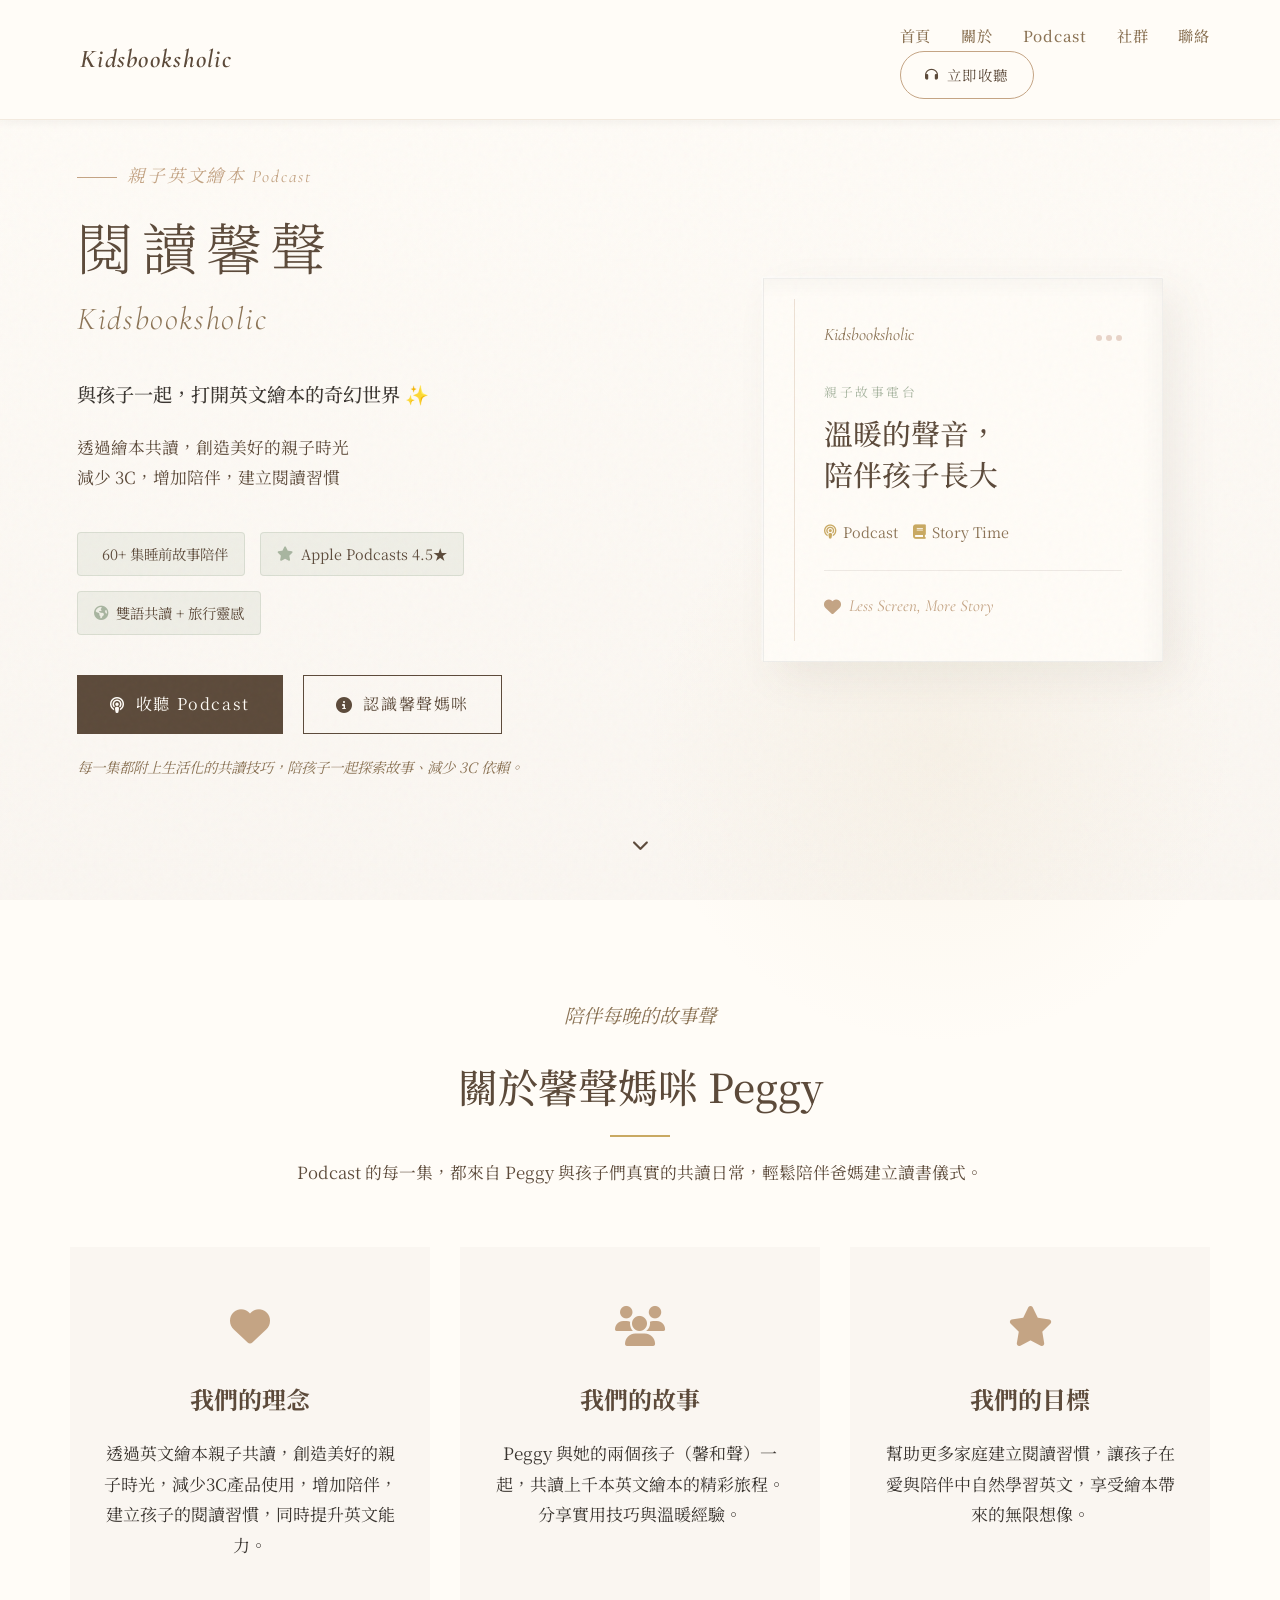
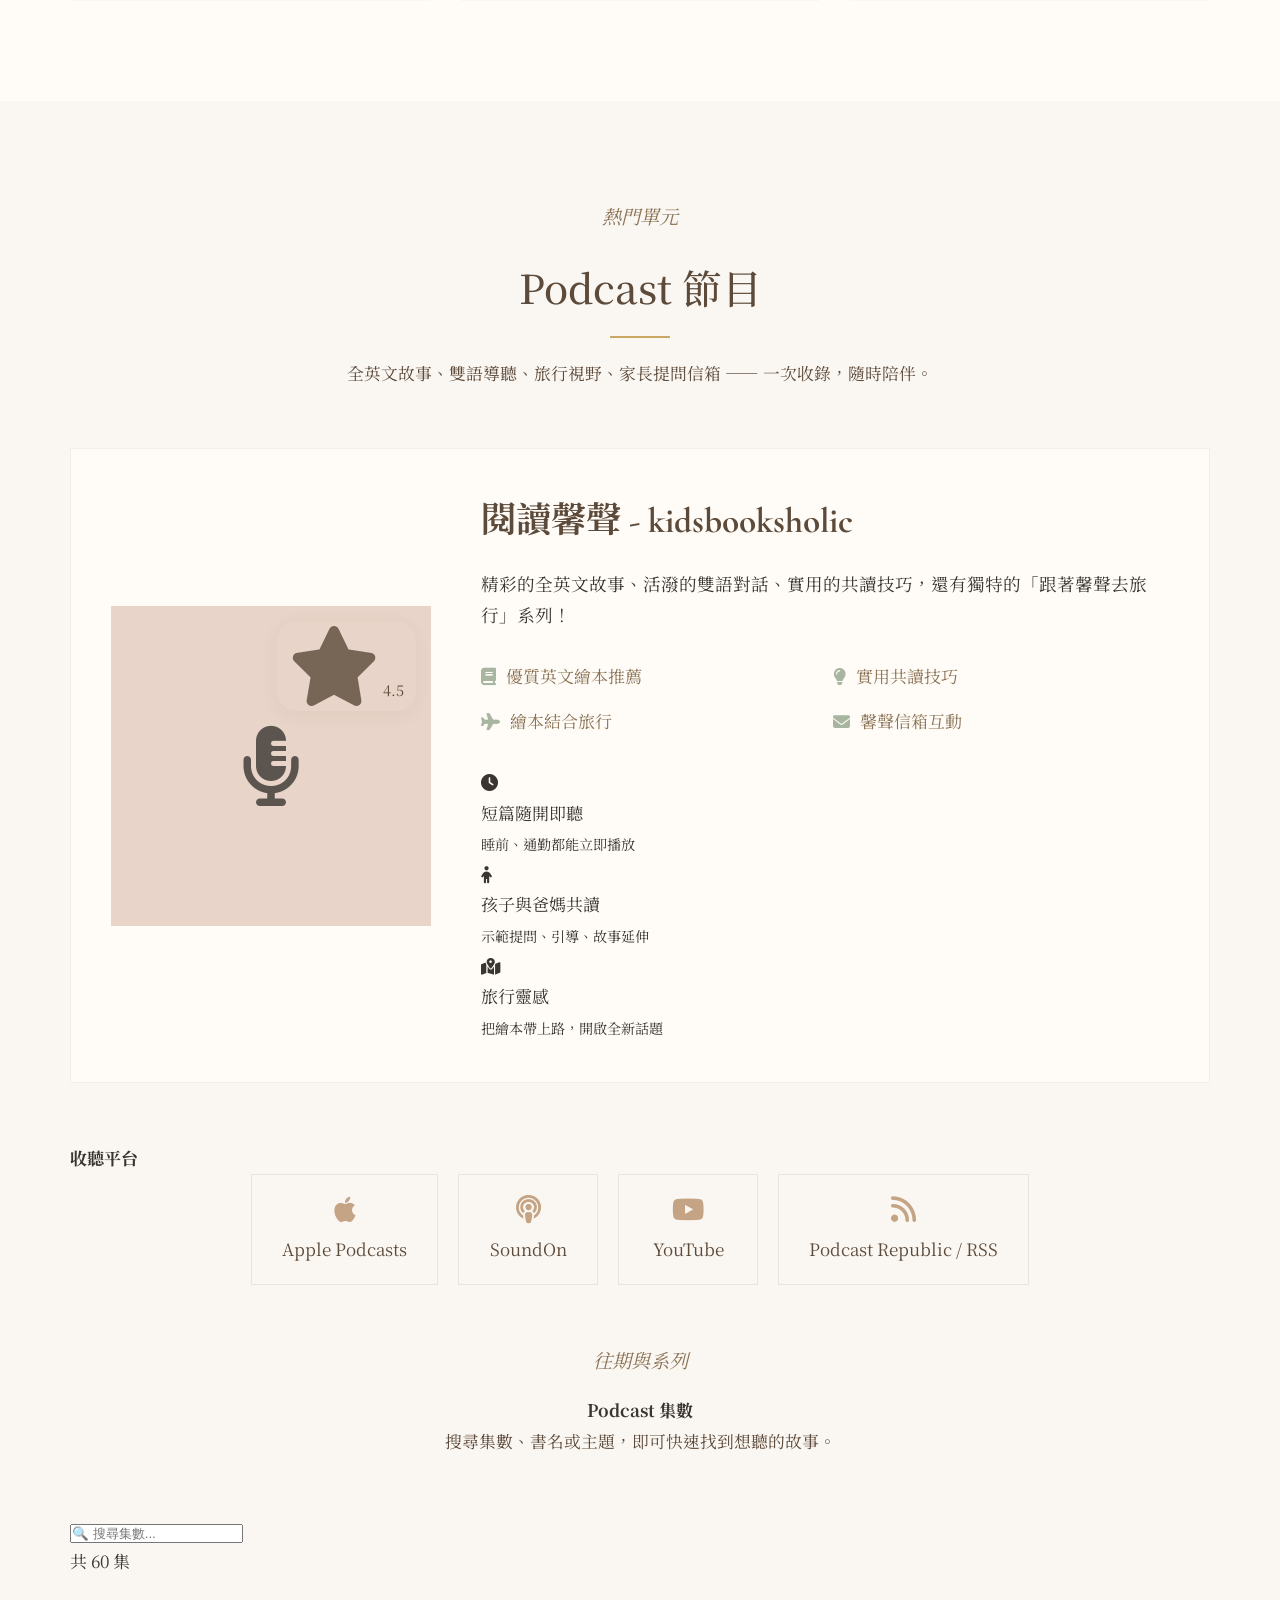
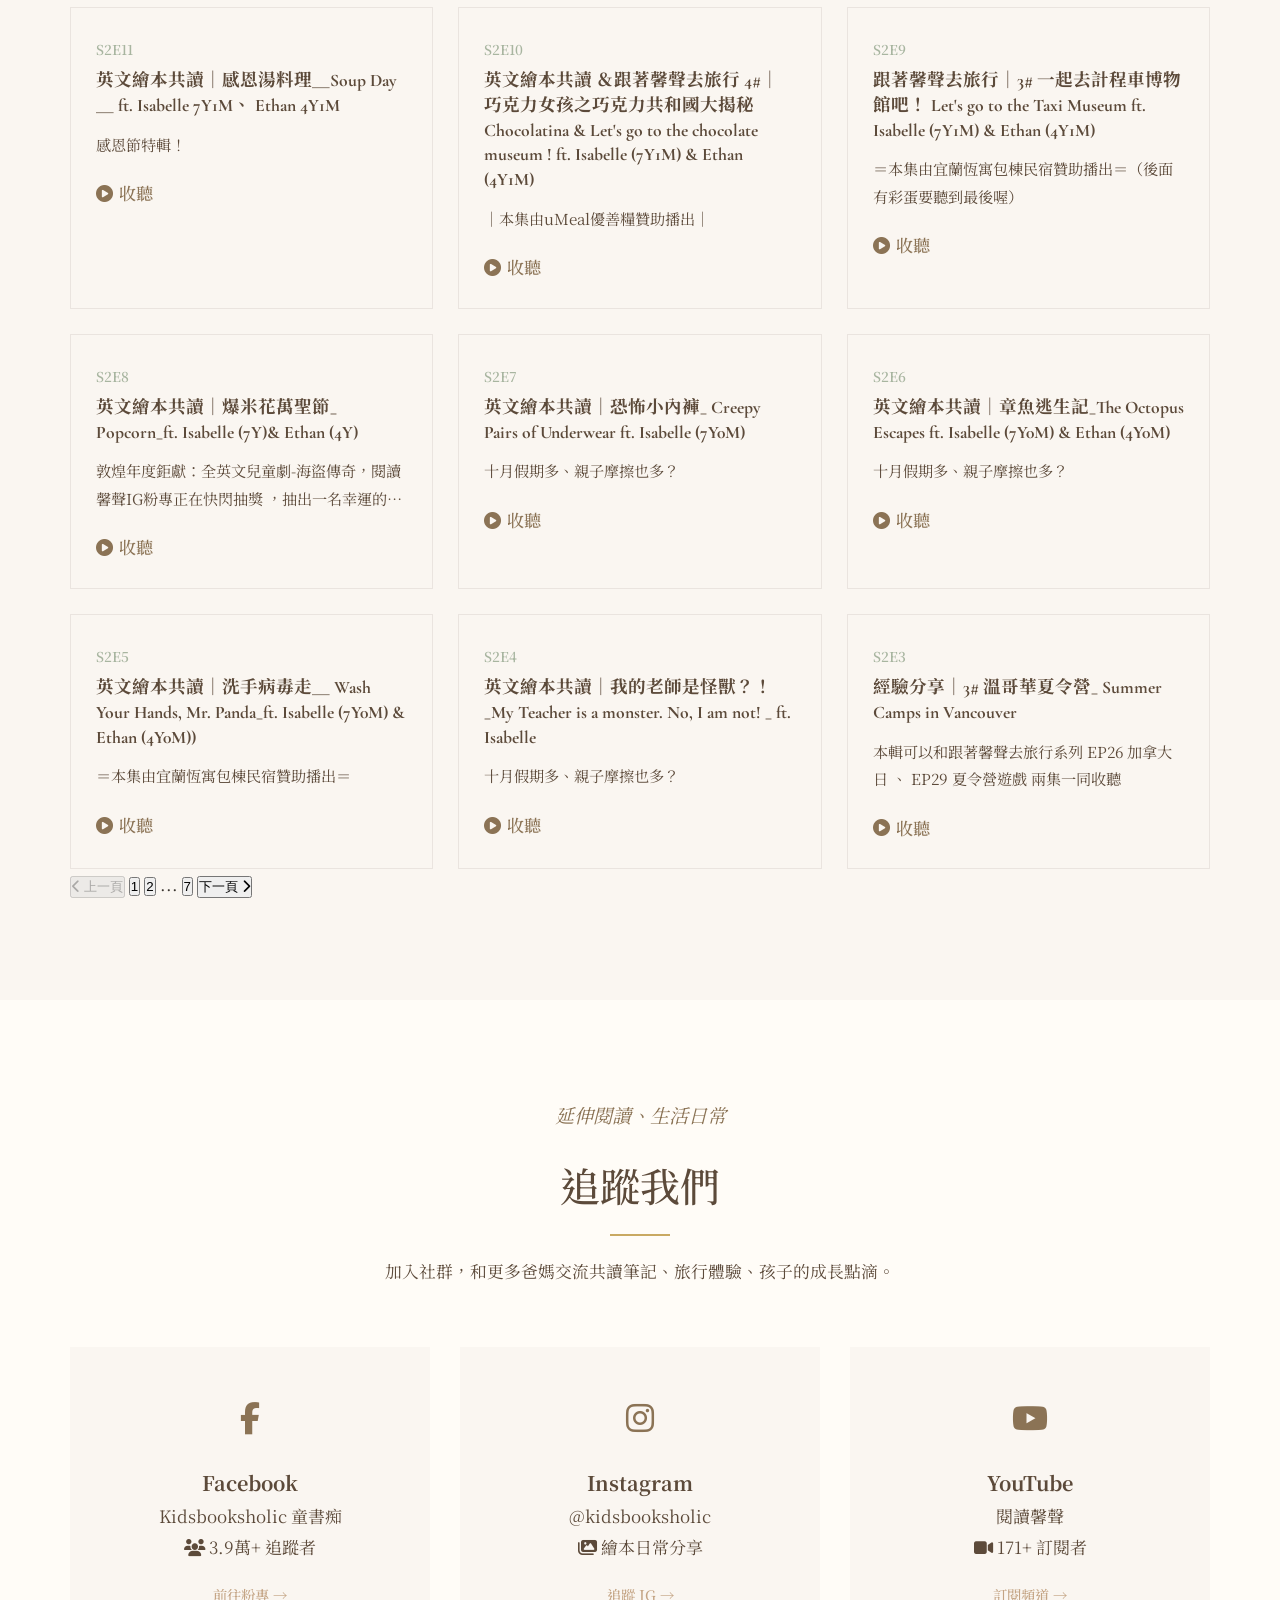
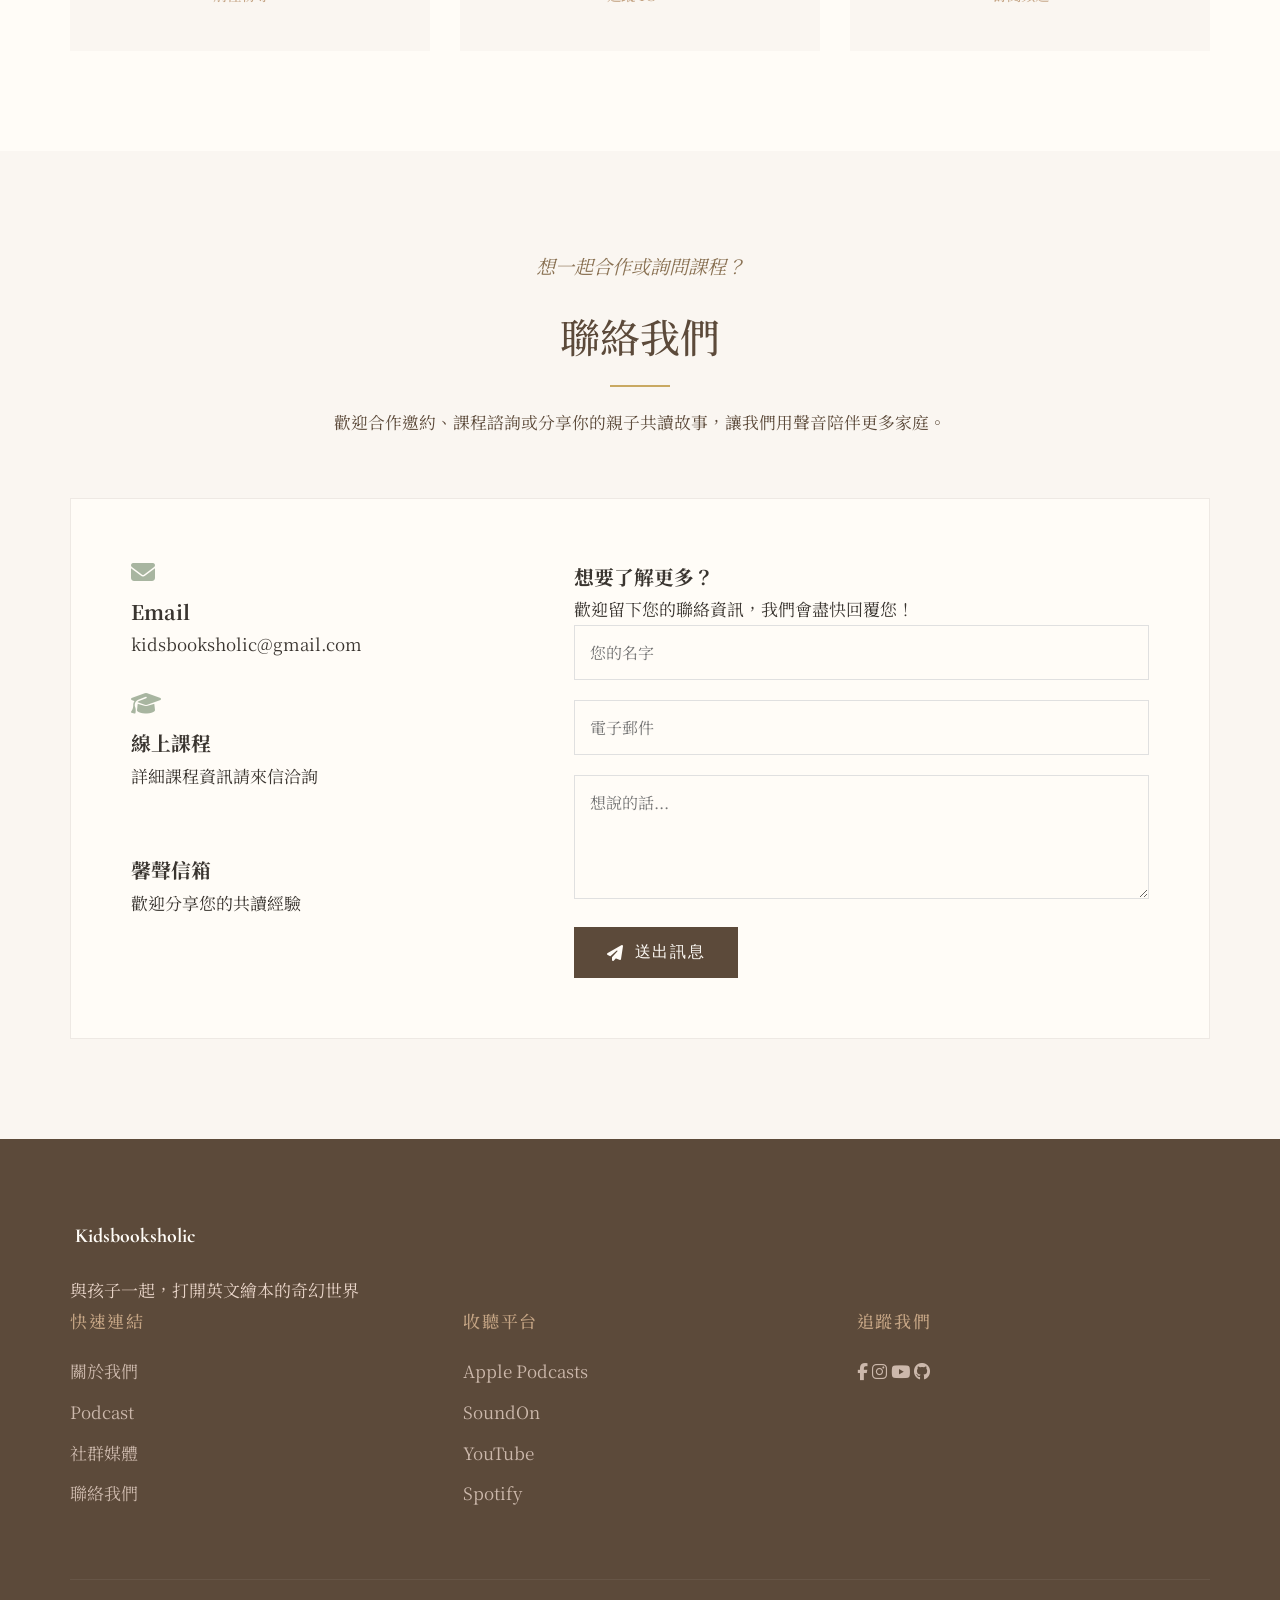
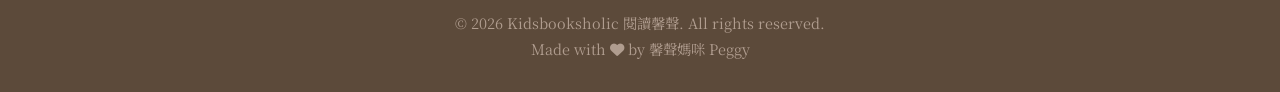
==== commit dc15bf49: "Redesign website with 'Letters to New Parents' aesthetic" ====
--- a/index.html
+++ b/index.html
@@ -4,128 +4,416 @@
 <head>
     <meta charset="UTF-8">
     <meta name="viewport" content="width=device-width, initial-scale=1.0">
-    <title>致新手父母的五封短箋 | 馨聲媽咪 Peggy</title>
+    <meta name="description" content="閱讀馨聲 - kidsbooksholic，Peggy 馨聲媽咪的英文繪本親子共讀 Podcast，分享優質英文繪本與共讀技巧">
+    <meta name="keywords" content="英文繪本,親子共讀,kidsbooksholic,馨聲媽咪,Podcast,兒童英語">
+    <meta name="author" content="Peggy 馨聲媽咪">
+
+    <!-- Open Graph / Facebook -->
+    <meta property="og:type" content="website">
+    <meta property="og:title" content="閱讀馨聲 - Kidsbooksholic | 馨聲媽咪的英文繪本世界">
+    <meta property="og:description" content="與孩子一起，打開英文繪本的奇幻世界。精彩的全英文故事、活潑的雙語對話、實用的共讀技巧。">
+    <meta property="og:site_name" content="Kidsbooksholic">
+
+    <!-- Twitter Card -->
+    <meta name="twitter:card" content="summary_large_image">
+    <meta name="twitter:title" content="閱讀馨聲 - Kidsbooksholic">
+    <meta name="twitter:description" content="與孩子一起，打開英文繪本的奇幻世界">
+
+    <title>閱讀馨聲 - Kidsbooksholic | 馨聲媽咪的英文繪本世界</title>
+
+    <!-- Favicon -->
+    <link rel="icon"
+        href="data:image/svg+xml,<svg xmlns=%22http://www.w3.org/2000/svg%22 viewBox=%220 0 100 100%22><text y=%22.9em%22 font-size=%2290%22>📚</text></svg>">
+
+    <!-- Google Fonts -->
     <link rel="preconnect" href="https://fonts.googleapis.com">
     <link rel="preconnect" href="https://fonts.gstatic.com" crossorigin>
     <link
         href="https://fonts.googleapis.com/css2?family=Noto+Serif+TC:wght@300;400;500;600;700&family=Cormorant+Garamond:ital,wght@0,300;0,400;0,500;1,300;1,400&display=swap"
         rel="stylesheet">
+
+    <!-- Font Awesome for Icons -->
+    <link rel="stylesheet" href="https://cdnjs.cloudflare.com/ajax/libs/font-awesome/6.4.0/css/all.min.css">
+
     <link rel="stylesheet" href="style.css">
 </head>
 
 <body>
-    <!-- Cover -->
-    <section class="cover">
-        <div class="cover-ornament"></div>
-        <h1>致新手父母的五封短箋</h1>
-        <p class="subtitle">Letters to New Parents on Reading Together</p>
-        <p class="author">馨聲媽咪 <span>Peggy</span></p>
-        <div class="scroll-hint">開始閱讀</div>
+    <!-- Navigation -->
+    <nav class="navbar">
+        <div class="container">
+            <div class="nav-brand">
+                <i class="fas fa-book-heart"></i>
+                <span>Kidsbooksholic</span>
+            </div>
+            <div class="nav-actions">
+                <ul class="nav-menu">
+                    <li><a href="#home">首頁</a></li>
+                    <li><a href="#about">關於</a></li>
+                    <li><a href="#podcast">Podcast</a></li>
+                    <li><a href="#social">社群</a></li>
+                    <li><a href="#contact">聯絡</a></li>
+                </ul>
+                <a class="nav-cta" href="#podcast">
+                    <i class="fas fa-headphones"></i>
+                    立即收聽
+                </a>
+            </div>
+        </div>
+    </nav>
+
+    <!-- Hero Section -->
+    <section id="home" class="hero">
+        <div class="hero-background"></div>
+        <div class="container hero-content">
+            <div class="hero-text">
+                <div class="hero-badge">親子英文繪本 Podcast</div>
+                <h1 class="hero-title">
+                    <span class="title-main">閱讀馨聲</span>
+                    <span class="title-sub">Kidsbooksholic</span>
+                </h1>
+                <p class="hero-subtitle">與孩子一起，打開英文繪本的奇幻世界 ✨</p>
+                <p class="hero-description">
+                    透過繪本共讀，創造美好的親子時光<br>
+                    減少 3C，增加陪伴，建立閱讀習慣
+                </p>
+                <div class="hero-highlights">
+                    <span class="highlight-pill"><i class="fas fa-moon-stars"></i>60+ 集睡前故事陪伴</span>
+                    <span class="highlight-pill"><i class="fas fa-star"></i>Apple Podcasts 4.5★</span>
+                    <span class="highlight-pill"><i class="fas fa-globe-americas"></i>雙語共讀 + 旅行靈感</span>
+                </div>
+                <div class="hero-buttons">
+                    <a href="#podcast" class="btn btn-primary">
+                        <i class="fas fa-podcast"></i> 收聽 Podcast
+                    </a>
+                    <a href="#about" class="btn btn-secondary">
+                        <i class="fas fa-circle-info"></i> 認識馨聲媽咪
+                    </a>
+                </div>
+                <p class="hero-note">每一集都附上生活化的共讀技巧，陪孩子一起探索故事、減少 3C 依賴。</p>
+            </div>
+            <div class="hero-image">
+                <div class="floating-card">
+                    <div class="floating-header">
+                        <span class="pill">Kidsbooksholic</span>
+                        <div class="floating-dots">
+                            <span></span><span></span><span></span>
+                        </div>
+                    </div>
+                    <div class="floating-body">
+                        <p class="floating-eyebrow">親子故事電台</p>
+                        <h4>溫暖的聲音，
+                            <br>陪伴孩子長大
+                        </h4>
+                        <div class="floating-stats">
+                            <span><i class="fas fa-podcast"></i>Podcast</span>
+                            <span><i class="fas fa-book"></i>Story Time</span>
+                        </div>
+                        <div class="floating-footer">
+                            <i class="fas fa-heart"></i>
+                            <span>Less Screen, More Story</span>
+                        </div>
+                    </div>
+                </div>
+            </div>
+        </div>
+        <div class="scroll-indicator">
+            <i class="fas fa-chevron-down"></i>
+        </div>
     </section>
 
-    <!-- Chapter 1 -->
-    <article class="chapter" id="chapter-1">
-        <span class="chapter-number">壹</span>
-        <h2 class="chapter-title">開始</h2>
-        <p>不要等。</p>
-        <p>孩子六個月大，能坐穩了，就開始。不必等他聽懂。不必等你準備好。<span class="poetic">雪落下來，不問大地是否準備好承接。</span></p>
-        <p>第一本書，隨便哪一本都好。重要的是你的聲音。你的胸腔震動。孩子靠在那裡，聽見你的心跳和故事同時抵達。</p>
-        <p>書會被啃。會被撕。會被扔。<span class="emphasis">這些都是閱讀。</span>孩子用他的方式認識一本書。你用你的方式陪著。這就夠了。</p>
-        <p>窗外的雨，不會問花是否願意承受。它只是落下。你只要開始。</p>
-    </article>
-
-    <div class="divider">
-        <div class="divider-icon"></div>
-    </div>
-
-    <!-- Chapter 2 -->
-    <article class="chapter" id="chapter-2">
-        <span class="chapter-number">貳</span>
-        <h2 class="chapter-title">英文這件事</h2>
-        <p>很多人問我：英文不好，怎麼念？</p>
-        <p>我說：那就念。</p>
-        <p>發音不標準，沒關係。文法有錯，沒關係。孩子學的不是你的流利，<span
-                class="emphasis">是你的願意</span>。你願意為他打開一本書，願意笨拙地發出那些音節，願意在不確定中陪他前進——這比任何補習班都重要。</p>
-        <p>繪本的圖會說話。你看著圖，用中文聊也行。「這隻熊在做什麼？」「牠好像有點難過。」聊著聊著，英文句子就自然浮現。不急。<span class="poetic">河水不急。它只是流。</span></p>
-        <div class="quote-block">
-            有聲書可以幫忙。但你的聲音，永遠無可取代。機器不會擁抱孩子。機器不會在念完最後一頁時，說：「睡吧。」
-        </div>
-    </article>
-
-    <div class="divider">
-        <div class="divider-icon"></div>
-    </div>
-
-    <!-- Chapter 3 -->
-    <article class="chapter" id="chapter-3">
-        <span class="chapter-number">參</span>
-        <h2 class="chapter-title">少一點 3C，多一點陪伴</h2>
-        <p>這是我常說的話。我把它刻在心裡，像石頭上的字。</p>
-        <p>螢幕會發光。繪本不會。但孩子記得的，是你們並肩坐著的那張沙發。是翻頁時紙張的聲音。是你模仿大野狼時誇張的嗓音。是笑。是靠在一起的體溫。</p>
-        <p>時間會過去。孩子會長大。有一天他不再要你念了。但那些共讀的夜晚，會存進他的身體裡。<span class="poetic">像年輪。像井水。安靜地，在那裡。</span></p>
-        <p><span class="emphasis">這叫親子存摺。</span>每一次共讀，都是一筆存款。利息很慢。但會長。一直長。</p>
-    </article>
-
-    <div class="divider">
-        <div class="divider-icon"></div>
-    </div>
-
-    <!-- Chapter 4 -->
-    <article class="chapter" id="chapter-4">
-        <span class="chapter-number">肆</span>
-        <h2 class="chapter-title">放過自己</h2>
-        <p>你會累。</p>
-        <p>這是真的。沒有人告訴你當父母這麼累。餵奶。換尿布。哄睡。重複。重複。重複。然後有人說：「你應該每天念故事給孩子聽。」你想哭。</p>
-        <p>我懂。</p>
-        <p>所以我說：今天太累，不念也沒關係。念一頁就放下，也沒關係。孩子爬走了，不想聽，也沒關係。這不是考試。沒有人打分數。</p>
-        <p><span class="emphasis">好的父母，不是完美的父母。是願意回來的父母。</span>今天沒念，明天再試。一直回來。一直試。這就是愛了。</p>
-        <div class="quote-block">
-            鬆弛感，是你給孩子最好的示範。你允許自己不完美，孩子才學會允許自己不完美。這是復原力的起點。
-        </div>
-    </article>
-
-    <div class="divider">
-        <div class="divider-icon"></div>
-    </div>
-
-    <!-- Chapter 5 -->
-    <article class="chapter" id="chapter-5">
-        <span class="chapter-number">伍</span>
-        <h2 class="chapter-title">你還是你</h2>
-        <p>成為父母之後，我有一段時間忘了自己是誰。</p>
-        <p>只剩下「馨的媽媽」「聲的媽媽」。我的名字，被收進抽屜深處。</p>
-        <p>後來有一天，孩子睡了，我翻開一本繪本。是給我自己看的。Eric Carle 的毛毛蟲。那隻蟲吃穿一切，最後變成蝴蝶。我看著看著，眼眶熱了。</p>
-        <p><span class="poetic">我也可以破繭。我也還在變。</span></p>
-        <p>親愛的，照顧孩子很重要。但不要把自己弄丟。你喜歡的書、你的小夢想、你發呆的時間——這些要留著。<span class="emphasis">一個完整的人，才能給出完整的愛。</span></p>
-        <p>孩子不需要一個燃燒殆盡的父母。他需要一個，還在好好活著的你。</p>
-    </article>
-
-    <!-- Closing -->
-    <section class="closing">
-        <div class="closing-content">
-            <p>夜深了。書架上那些繪本，脊背朝外，安靜站著。</p>
-            <p>它們等過無數個夜晚。等孩子願意聽。等大人願意念。等故事被打開。</p>
-            <p><em>打開一本繪本，就是打開一段時光。</em></p>
-            <p>簡單。真實。這樣就好。</p>
-
-            <div class="signature">
-                <span class="heart">❤︎</span>
-                <span class="name">Peggy aka 馨聲媽咪</span>
-            </div>
-
-            <a href="https://podcasts.apple.com/tw/podcast/閱讀馨聲-kidsbooksholic/id1785525201" class="podcast-link"
-                target="_blank">
-                收聽 Podcast《閱讀馨聲》
-            </a>
+    <!-- About Section -->
+    <section id="about" class="about">
+        <div class="container">
+            <div class="section-header">
+                <p class="section-kicker">陪伴每晚的故事聲</p>
+                <h2 class="section-title">關於馨聲媽咪 Peggy</h2>
+                <p class="section-subtitle">Podcast 的每一集，都來自 Peggy 與孩子們真實的共讀日常，輕鬆陪伴爸媽建立讀書儀式。</p>
+            </div>
+            <div class="about-content">
+                <div class="about-card">
+                    <div class="about-icon">
+                        <i class="fas fa-heart"></i>
+                    </div>
+                    <h3>我們的理念</h3>
+                    <p>透過英文繪本親子共讀，創造美好的親子時光，減少3C產品使用，增加陪伴，建立孩子的閱讀習慣，同時提升英文能力。</p>
+                </div>
+                <div class="about-card">
+                    <div class="about-icon">
+                        <i class="fas fa-users"></i>
+                    </div>
+                    <h3>我們的故事</h3>
+                    <p>Peggy 與她的兩個孩子（馨和聲）一起，共讀上千本英文繪本的精彩旅程。分享實用技巧與溫暖經驗。</p>
+                </div>
+                <div class="about-card">
+                    <div class="about-icon">
+                        <i class="fas fa-star"></i>
+                    </div>
+                    <h3>我們的目標</h3>
+                    <p>幫助更多家庭建立閱讀習慣，讓孩子在愛與陪伴中自然學習英文，享受繪本帶來的無限想像。</p>
+                </div>
+            </div>
         </div>
     </section>
 
-    <footer>
-        <p>閱讀馨聲 Kidsbooksholic</p>
-        <p style="margin-top: 10px;">
-            <a href="https://www.instagram.com/kidsbooksholic" target="_blank">Instagram</a> ·
-            <a href="https://www.facebook.com/kidsbooksholic" target="_blank">Facebook</a>
-        </p>
+    <!-- Podcast Section -->
+    <section id="podcast" class="podcast">
+        <div class="container">
+            <div class="section-header">
+                <p class="section-kicker">熱門單元</p>
+                <h2 class="section-title">Podcast 節目</h2>
+                <p class="section-subtitle">全英文故事、雙語導聽、旅行視野、家長提問信箱 —— 一次收錄，隨時陪伴。</p>
+            </div>
+            <div class="podcast-intro">
+                <div class="podcast-cover">
+                    <i class="fas fa-microphone-lines"></i>
+                    <div class="rating">
+                        <i class="fas fa-star"></i>
+                        <span>4.5</span>
+                    </div>
+                </div>
+                <div class="podcast-info">
+                    <h3>閱讀馨聲 - kidsbooksholic</h3>
+                    <p class="podcast-desc">
+                        精彩的全英文故事、活潑的雙語對話、實用的共讀技巧，還有獨特的「跟著馨聲去旅行」系列！
+                    </p>
+                    <div class="podcast-features">
+                        <div class="feature">
+                            <i class="fas fa-book"></i>
+                            <span>優質英文繪本推薦</span>
+                        </div>
+                        <div class="feature">
+                            <i class="fas fa-lightbulb"></i>
+                            <span>實用共讀技巧</span>
+                        </div>
+                        <div class="feature">
+                            <i class="fas fa-plane"></i>
+                            <span>繪本結合旅行</span>
+                        </div>
+                        <div class="feature">
+                            <i class="fas fa-envelope"></i>
+                            <span>馨聲信箱互動</span>
+                        </div>
+                    </div>
+                    <div class="podcast-meta">
+                        <div class="meta-item">
+                            <i class="fas fa-clock"></i>
+                            <div>
+                                <p>短篇隨開即聽</p>
+                                <small>睡前、通勤都能立即播放</small>
+                            </div>
+                        </div>
+                        <div class="meta-item">
+                            <i class="fas fa-child"></i>
+                            <div>
+                                <p>孩子與爸媽共讀</p>
+                                <small>示範提問、引導、故事延伸</small>
+                            </div>
+                        </div>
+                        <div class="meta-item">
+                            <i class="fas fa-map-location-dot"></i>
+                            <div>
+                                <p>旅行靈感</p>
+                                <small>把繪本帶上路，開啟全新話題</small>
+                            </div>
+                        </div>
+                    </div>
+                </div>
+            </div>
+
+            <!-- Podcast Platforms -->
+            <div class="platforms">
+                <h4>收聽平台</h4>
+                <div class="platform-grid">
+                    <a href="https://podcasts.apple.com/tw/podcast/kidsbooksholic/id1523394301" class="platform-card"
+                        target="_blank">
+                        <i class="fab fa-apple"></i>
+                        <span>Apple Podcasts</span>
+                    </a>
+                    <a href="https://player.soundon.fm/p/ca75157b-90d1-48de-877b-72520bd27f8d" class="platform-card"
+                        target="_blank">
+                        <i class="fas fa-podcast"></i>
+                        <span>SoundOn</span>
+                    </a>
+                    <a href="https://www.youtube.com/@kidsbooksholic" class="platform-card" target="_blank">
+                        <i class="fab fa-youtube"></i>
+                        <span>YouTube</span>
+                    </a>
+                    <a href="https://sniperhk.github.io/kidsbooksholic-site/feed.xml" class="platform-card"
+                        target="_blank" rel="noopener">
+                        <i class="fas fa-rss"></i>
+                        <span>Podcast Republic / RSS</span>
+                    </a>
+                </div>
+            </div>
+
+            <!-- Episodes List -->
+            <div class="episodes-section">
+                <div class="section-header">
+                    <p class="section-kicker">往期與系列</p>
+                    <h4>Podcast 集數</h4>
+                    <p class="section-subtitle episodes-subtitle">搜尋集數、書名或主題，即可快速找到想聽的故事。</p>
+                </div>
+                <div class="episodes-controls">
+                    <input type="text" id="episodeSearch" class="episode-search" placeholder="🔍 搜尋集數...">
+                    <div class="episode-stats">
+                        <span id="episodeCount">共 61 集</span>
+                    </div>
+                </div>
+                <div class="episodes-grid" id="episodesGrid">
+                    <!-- Episodes will be populated by JavaScript -->
+                </div>
+                <div class="pagination" id="pagination">
+                    <!-- Pagination buttons will be added by JavaScript -->
+                </div>
+            </div>
+        </div>
+    </section>
+
+    <!-- Social Media Section -->
+    <section id="social" class="social">
+        <div class="container">
+            <div class="section-header">
+                <p class="section-kicker">延伸閱讀、生活日常</p>
+                <h2 class="section-title">追蹤我們</h2>
+                <p class="section-subtitle">加入社群，和更多爸媽交流共讀筆記、旅行體驗、孩子的成長點滴。</p>
+            </div>
+            <div class="social-grid">
+                <a href="https://www.facebook.com/kidsbooksholic" class="social-card facebook" target="_blank">
+                    <div class="social-icon">
+                        <i class="fab fa-facebook-f"></i>
+                    </div>
+                    <h3>Facebook</h3>
+                    <p class="social-handle">Kidsbooksholic 童書痴</p>
+                    <p class="social-stats">
+                        <i class="fas fa-users"></i> 3.9萬+ 追蹤者
+                    </p>
+                    <span class="social-cta">前往粉專 →</span>
+                </a>
+
+                <a href="https://www.instagram.com/kidsbooksholic" class="social-card instagram" target="_blank">
+                    <div class="social-icon">
+                        <i class="fab fa-instagram"></i>
+                    </div>
+                    <h3>Instagram</h3>
+                    <p class="social-handle">@kidsbooksholic</p>
+                    <p class="social-stats">
+                        <i class="fas fa-images"></i> 繪本日常分享
+                    </p>
+                    <span class="social-cta">追蹤 IG →</span>
+                </a>
+
+                <a href="https://www.youtube.com/@kidsbooksholic" class="social-card youtube" target="_blank">
+                    <div class="social-icon">
+                        <i class="fab fa-youtube"></i>
+                    </div>
+                    <h3>YouTube</h3>
+                    <p class="social-handle">閱讀馨聲</p>
+                    <p class="social-stats">
+                        <i class="fas fa-video"></i> 171+ 訂閱者
+                    </p>
+                    <span class="social-cta">訂閱頻道 →</span>
+                </a>
+            </div>
+        </div>
+    </section>
+
+    <!-- Contact Section -->
+    <section id="contact" class="contact">
+        <div class="container">
+            <div class="section-header">
+                <p class="section-kicker">想一起合作或詢問課程？</p>
+                <h2 class="section-title">聯絡我們</h2>
+                <p class="section-subtitle">歡迎合作邀約、課程諮詢或分享你的親子共讀故事，讓我們用聲音陪伴更多家庭。</p>
+            </div>
+            <div class="contact-content">
+                <div class="contact-info">
+                    <div class="contact-card">
+                        <i class="fas fa-envelope"></i>
+                        <h3>Email</h3>
+                        <p><a href="mailto:kidsbooksholic@gmail.com"
+                                style="color: inherit; text-decoration: none;">kidsbooksholic@gmail.com</a></p>
+                    </div>
+                    <div class="contact-card">
+                        <i class="fas fa-graduation-cap"></i>
+                        <h3>線上課程</h3>
+                        <p>詳細課程資訊請來信洽詢</p>
+                    </div>
+                    <div class="contact-card">
+                        <i class="fas fa-mailbox"></i>
+                        <h3>馨聲信箱</h3>
+                        <p>歡迎分享您的共讀經驗</p>
+                    </div>
+                </div>
+                <div class="contact-form-wrapper">
+                    <h3>想要了解更多？</h3>
+                    <p>歡迎留下您的聯絡資訊，我們會盡快回覆您！</p>
+                    <form class="contact-form">
+                        <input type="text" placeholder="您的名字" required>
+                        <input type="email" placeholder="電子郵件" required>
+                        <textarea placeholder="想說的話..." rows="4" required></textarea>
+                        <button type="submit" class="btn btn-primary">
+                            <i class="fas fa-paper-plane"></i> 送出訊息
+                        </button>
+                    </form>
+                </div>
+            </div>
+        </div>
+    </section>
+
+    <!-- Footer -->
+    <footer class="footer">
+        <div class="container">
+            <div class="footer-content">
+                <div class="footer-brand">
+                    <h3>
+                        <i class="fas fa-book-heart"></i>
+                        Kidsbooksholic
+                    </h3>
+                    <p>與孩子一起，打開英文繪本的奇幻世界</p>
+                </div>
+                <div class="footer-links">
+                    <div class="footer-column">
+                        <h4>快速連結</h4>
+                        <ul>
+                            <li><a href="#about">關於我們</a></li>
+                            <li><a href="#podcast">Podcast</a></li>
+                            <li><a href="#social">社群媒體</a></li>
+                            <li><a href="#contact">聯絡我們</a></li>
+                        </ul>
+                    </div>
+                    <div class="footer-column">
+                        <h4>收聽平台</h4>
+                        <ul>
+                            <li><a href="https://podcasts.apple.com/tw/podcast/kidsbooksholic/id1523394301"
+                                    target="_blank" rel="noopener">Apple Podcasts</a></li>
+                            <li><a href="https://player.soundon.fm/p/ca75157b-90d1-48de-877b-72520bd27f8d"
+                                    target="_blank" rel="noopener">SoundOn</a></li>
+                            <li><a href="https://www.youtube.com/@kidsbooksholic" target="_blank"
+                                    rel="noopener">YouTube</a></li>
+                            <li><a href="https://open.spotify.com/" target="_blank" rel="noopener">Spotify</a></li>
+                        </ul>
+                    </div>
+                    <div class="footer-column">
+                        <h4>追蹤我們</h4>
+                        <div class="footer-social">
+                            <a href="https://www.facebook.com/kidsbooksholic" target="_blank" rel="noopener"
+                                aria-label="Facebook"><i class="fab fa-facebook-f"></i></a>
+                            <a href="https://www.instagram.com/kidsbooksholic" target="_blank" rel="noopener"
+                                aria-label="Instagram"><i class="fab fa-instagram"></i></a>
+                            <a href="https://www.youtube.com/@kidsbooksholic" target="_blank" rel="noopener"
+                                aria-label="YouTube"><i class="fab fa-youtube"></i></a>
+                            <a href="https://github.com/sniperHK/kidsbooksholic-site" target="_blank" rel="noopener"
+                                aria-label="GitHub"><i class="fab fa-github"></i></a>
+                        </div>
+                    </div>
+                </div>
+            </div>
+            <div class="footer-bottom">
+                <p>&copy; 2024 Kidsbooksholic 閱讀馨聲. All rights reserved.</p>
+                <p>Made with <i class="fas fa-heart"></i> by 馨聲媽咪 Peggy</p>
+            </div>
+        </div>
     </footer>
 
     <script src="script.js"></script>
--- a/style.css
+++ b/style.css
@@ -1,4 +1,12 @@
+/* ===== CSS Reset & Variables ===== */
+* {
+    margin: 0;
+    padding: 0;
+    box-sizing: border-box;
+}
+
 :root {
+    /* New "Letters" Palette */
     --cream: #FAF6F1;
     --warm-white: #FFFCF7;
     --soft-brown: #8B7355;
@@ -8,12 +16,32 @@
     --blush: #E8D4C8;
     --ink: #3A3530;
     --gold: #C9A962;
-}
-
-* {
-    margin: 0;
-    padding: 0;
-    box-sizing: border-box;
+
+    /* Mapped Variables */
+    --primary-color: var(--terracotta);
+    --secondary-color: var(--soft-brown);
+    --accent-color: var(--gold);
+    --text-dark: var(--ink);
+    --text-light: var(--deep-brown);
+    --bg-light: var(--cream);
+    --surface: var(--warm-white);
+
+    --primary-gradient: linear-gradient(135deg, var(--terracotta) 0%, var(--blush) 100%);
+    --secondary-gradient: linear-gradient(135deg, var(--soft-brown) 0%, var(--deep-brown) 100%);
+
+    /* Typography */
+    --font-primary: 'Noto Serif TC', serif;
+    --font-display: 'Cormorant Garamond', 'Noto Serif TC', serif;
+
+    /* Spacing */
+    --section-padding: 100px 0;
+    --container-max-width: 1180px;
+
+    /* Effects */
+    --transition: all 0.4s ease-out;
+    --shadow-sm: 0 4px 20px rgba(92, 74, 58, 0.05);
+    --shadow-md: 0 10px 30px rgba(92, 74, 58, 0.08);
+    --shadow-lg: 0 20px 40px rgba(92, 74, 58, 0.12);
 }
 
 html {
@@ -21,13 +49,13 @@
 }
 
 body {
-    font-family: 'Noto Serif TC', serif;
+    font-family: var(--font-primary);
+    color: var(--text-dark);
+    line-height: 1.8;
+    overflow-x: hidden;
     background: var(--cream);
-    color: var(--ink);
-    line-height: 2;
     font-size: 17px;
     font-weight: 400;
-    overflow-x: hidden;
 }
 
 /* Texture overlay */
@@ -44,337 +72,832 @@
     z-index: 1000;
 }
 
-/* Cover Section */
-.cover {
+.container {
+    max-width: var(--container-max-width);
+    margin: 0 auto;
+    padding: 0 20px;
+}
+
+/* ===== Navigation ===== */
+.navbar {
+    position: fixed;
+    top: 0;
+    left: 0;
+    right: 0;
+    background: rgba(255, 252, 247, 0.95);
+    /* Warm white glass */
+    backdrop-filter: blur(10px);
+    border-bottom: 1px solid rgba(196, 164, 132, 0.2);
+    /* Terracotta tint */
+    z-index: 1000;
+    transition: var(--transition);
+}
+
+.navbar .container {
+    display: flex;
+    justify-content: space-between;
+    align-items: center;
+    padding: 20px 20px;
+}
+
+.nav-brand {
+    font-family: var(--font-display);
+    font-size: 1.6rem;
+    font-weight: 600;
+    color: var(--deep-brown);
+    letter-spacing: 0.05em;
+    font-style: italic;
+    display: flex;
+    align-items: center;
+    gap: 10px;
+}
+
+.nav-brand i {
+    color: var(--terracotta);
+    font-size: 1.4rem;
+}
+
+.nav-menu {
+    display: flex;
+    gap: 30px;
+    list-style: none;
+}
+
+.nav-menu a {
+    text-decoration: none;
+    color: var(--soft-brown);
+    font-weight: 500;
+    letter-spacing: 0.05em;
+    transition: var(--transition);
+    position: relative;
+    font-size: 0.95rem;
+}
+
+.nav-menu a:hover {
+    color: var(--deep-brown);
+}
+
+.nav-menu a::after {
+    content: '';
+    position: absolute;
+    bottom: -5px;
+    left: 0;
+    width: 0;
+    height: 1px;
+    background: var(--deep-brown);
+    transition: var(--transition);
+}
+
+.nav-menu a:hover::after {
+    width: 100%;
+}
+
+.nav-cta {
+    display: inline-flex;
+    align-items: center;
+    gap: 8px;
+    padding: 10px 24px;
+    border: 1px solid var(--terracotta);
+    border-radius: 50px;
+    color: var(--deep-brown);
+    text-decoration: none;
+    font-size: 0.9rem;
+    letter-spacing: 0.1em;
+    transition: var(--transition);
+}
+
+.nav-cta:hover {
+    background: var(--deep-brown);
+    color: var(--warm-white);
+    border-color: var(--deep-brown);
+}
+
+.nav-cta i {
+    font-size: 0.9em;
+}
+
+.mobile-menu-toggle {
+    display: none;
+}
+
+/* ===== Hero Section ===== */
+.hero {
     min-height: 100vh;
     display: flex;
-    flex-direction: column;
-    justify-content: center;
-    align-items: center;
-    text-align: center;
-    padding: 60px 20px;
-    background: linear-gradient(180deg, var(--warm-white) 0%, var(--cream) 50%, var(--blush) 100%);
+    align-items: center;
+    background: linear-gradient(180deg, var(--warm-white) 0%, var(--cream) 100%);
     position: relative;
-}
-
-.cover::before {
-    content: '';
+    padding: 140px 0 100px;
+}
+
+.hero-background {
     position: absolute;
     top: 50%;
     left: 50%;
     transform: translate(-50%, -50%);
-    width: 400px;
-    height: 400px;
-    background: radial-gradient(circle, rgba(201, 169, 98, 0.1) 0%, transparent 70%);
+    width: 600px;
+    height: 600px;
+    background: radial-gradient(circle, rgba(201, 169, 98, 0.08) 0%, transparent 70%);
     border-radius: 50%;
-}
-
-.cover-ornament {
+    z-index: 0;
+}
+
+.hero-content {
+    display: grid;
+    grid-template-columns: 1.1fr 0.9fr;
+    gap: 60px;
+    align-items: center;
+    position: relative;
+    z-index: 1;
+}
+
+.hero-badge {
+    display: inline-block;
+    font-family: var(--font-display);
+    color: var(--terracotta);
+    font-style: italic;
+    font-size: 1.1rem;
+    margin-bottom: 20px;
+    letter-spacing: 0.1em;
+    position: relative;
+    padding-left: 50px;
+}
+
+.hero-badge::before {
+    content: '';
+    position: absolute;
+    left: 0;
+    top: 50%;
+    width: 40px;
+    height: 1px;
+    background: var(--terracotta);
+}
+
+.hero-title {
+    font-family: var(--font-primary);
+    font-weight: 300;
+    color: var(--deep-brown);
+    margin-bottom: 30px;
+}
+
+.title-main {
+    display: block;
+    font-size: 3.5rem;
+    letter-spacing: 0.15em;
+    line-height: 1.2;
+}
+
+.title-sub {
+    display: block;
+    font-family: var(--font-display);
+    font-size: 2rem;
+    font-style: italic;
+    color: var(--soft-brown);
+    letter-spacing: 0.05em;
+    margin-top: 10px;
+}
+
+.hero-subtitle {
+    font-size: 1.2rem;
+    color: var(--text-dark);
+    margin-bottom: 20px;
+    font-weight: 500;
+}
+
+.hero-description {
+    font-size: 1.05rem;
+    color: var(--text-light);
+    margin-bottom: 40px;
+}
+
+.hero-highlights {
+    display: flex;
+    flex-wrap: wrap;
+    gap: 15px;
+    margin-bottom: 40px;
+}
+
+.highlight-pill {
+    padding: 8px 16px;
+    background: rgba(168, 181, 160, 0.15);
+    /* Sage tint */
+    border-radius: 4px;
+    font-size: 0.9rem;
+    color: var(--deep-brown);
+    border: 1px solid rgba(168, 181, 160, 0.3);
+    display: flex;
+    align-items: center;
+    gap: 8px;
+}
+
+.highlight-pill i {
+    color: var(--sage);
+}
+
+.hero-buttons {
+    display: flex;
+    gap: 20px;
+    margin-bottom: 20px;
+}
+
+.btn {
+    display: inline-flex;
+    align-items: center;
+    gap: 10px;
+    padding: 14px 32px;
+    text-decoration: none;
+    font-size: 1rem;
+    letter-spacing: 0.1em;
+    transition: var(--transition);
+    cursor: pointer;
+    border: 1px solid transparent;
+}
+
+.btn-primary {
+    background: var(--deep-brown);
+    color: var(--warm-white);
+    border-color: var(--deep-brown);
+}
+
+.btn-primary:hover {
+    background: transparent;
+    color: var(--deep-brown);
+}
+
+.btn-secondary {
+    background: transparent;
+    color: var(--deep-brown);
+    border-color: var(--deep-brown);
+}
+
+.btn-secondary:hover {
+    background: var(--deep-brown);
+    color: var(--warm-white);
+}
+
+.hero-note {
+    font-size: 0.9rem;
+    color: var(--soft-brown);
+    font-style: italic;
+}
+
+/* Floating Card as "Book/Letter" style */
+.floating-card {
+    background: var(--warm-white);
+    padding: 40px;
+    border: 1px solid rgba(220, 220, 220, 0.4);
+    box-shadow:
+        15px 15px 40px rgba(92, 74, 58, 0.08),
+        -1px -1px 2px rgba(255, 255, 255, 0.8);
+    position: relative;
+    max-width: 400px;
+    margin: 0 auto;
+
+    /* Paper effect */
+    background-image:
+        linear-gradient(90deg, transparent 0%, transparent 95%, rgba(0, 0, 0, 0.02) 100%),
+        linear-gradient(0deg, transparent 0%, transparent 95%, rgba(0, 0, 0, 0.02) 100%);
+}
+
+.floating-card::before {
+    content: '';
+    position: absolute;
+    top: 20px;
+    bottom: 20px;
+    left: 30px;
+    width: 1px;
+    background: var(--terracotta);
+    opacity: 0.3;
+}
+
+.floating-header {
+    display: flex;
+    justify-content: space-between;
+    align-items: center;
+    margin-bottom: 30px;
+    padding-left: 20px;
+}
+
+.pill {
+    font-family: var(--font-display);
+    font-style: italic;
+    color: var(--soft-brown);
+    font-size: 1.1rem;
+}
+
+.floating-dots span {
+    display: inline-block;
+    width: 6px;
+    height: 6px;
+    background: var(--blush);
+    border-radius: 50%;
+    margin-left: 4px;
+}
+
+.floating-body {
+    padding-left: 20px;
+}
+
+.floating-eyebrow {
+    text-transform: uppercase;
+    font-size: 0.8rem;
+    letter-spacing: 0.2em;
+    color: var(--sage);
+    margin-bottom: 10px;
+}
+
+.floating-body h4 {
+    font-size: 1.8rem;
+    font-weight: 500;
+    color: var(--deep-brown);
+    margin-bottom: 25px;
+    line-height: 1.4;
+}
+
+.floating-stats {
+    display: flex;
+    gap: 15px;
+    margin-bottom: 25px;
+}
+
+.floating-stats span {
+    font-size: 0.9rem;
+    color: var(--soft-brown);
+    display: flex;
+    align-items: center;
+    gap: 6px;
+}
+
+.floating-stats i {
+    color: var(--gold);
+}
+
+.floating-footer {
+    padding-top: 20px;
+    border-top: 1px solid rgba(92, 74, 58, 0.1);
+    color: var(--terracotta);
+    font-family: var(--font-display);
+    font-style: italic;
+    display: flex;
+    align-items: center;
+    gap: 8px;
+}
+
+/* ===== Section Headers ===== */
+.section-header {
+    text-align: center;
+    margin-bottom: 60px;
+    max-width: 800px;
+    margin-left: auto;
+    margin-right: auto;
+}
+
+.section-kicker {
+    font-family: var(--font-display);
+    font-style: italic;
+    color: var(--soft-brown);
+    font-size: 1.2rem;
+    margin-bottom: 15px;
+}
+
+.section-title {
+    font-size: 2.5rem;
+    font-weight: 500;
+    color: var(--deep-brown);
+    margin-bottom: 20px;
+    position: relative;
+    display: inline-block;
+    padding-bottom: 15px;
+}
+
+.section-title::after {
+    content: '';
+    position: absolute;
+    bottom: 0;
+    left: 50%;
+    transform: translateX(-50%);
     width: 60px;
     height: 2px;
-    background: linear-gradient(90deg, transparent, var(--gold), transparent);
-    margin-bottom: 40px;
-    animation: fadeIn 1.5s ease-out;
-}
-
-.cover h1 {
-    font-size: clamp(2rem, 5vw, 3.5rem);
-    font-weight: 300;
-    letter-spacing: 0.3em;
+    background: var(--gold);
+}
+
+.section-subtitle {
+    color: var(--text-light);
+    font-size: 1.05rem;
+}
+
+/* ===== About Section ===== */
+.about {
+    padding: var(--section-padding);
+    background: var(--warm-white);
+}
+
+.about-content {
+    display: grid;
+    grid-template-columns: repeat(3, 1fr);
+    gap: 30px;
+}
+
+.about-card {
+    background: var(--cream);
+    padding: 40px 30px;
+    text-align: center;
+    transition: var(--transition);
+    border: 1px solid transparent;
+}
+
+.about-card:hover {
+    background: var(--white);
+    border-color: var(--sage);
+    transform: translateY(-5px);
+    box-shadow: var(--shadow-sm);
+}
+
+.about-icon {
+    font-size: 2.5rem;
+    color: var(--terracotta);
     margin-bottom: 20px;
-    color: var(--deep-brown);
-    animation: slideUp 1.2s ease-out;
-}
-
-.cover .subtitle {
-    font-family: 'Cormorant Garamond', serif;
-    font-size: clamp(1rem, 2vw, 1.3rem);
-    font-weight: 300;
-    font-style: italic;
+}
+
+.about-card h3 {
+    font-family: var(--font-display);
+    font-size: 1.5rem;
+    color: var(--deep-brown);
+    margin-bottom: 15px;
+}
+
+/* ===== Podcast Section ===== */
+.podcast {
+    padding: var(--section-padding);
+}
+
+.podcast-intro {
+    display: grid;
+    grid-template-columns: 320px 1fr;
+    gap: 50px;
+    align-items: center;
+    background: var(--warm-white);
+    padding: 40px;
+    border: 1px solid rgba(139, 115, 85, 0.1);
+    /* Soft brown border */
+    margin-bottom: 60px;
+}
+
+.podcast-cover {
+    width: 100%;
+    aspect-ratio: 1;
+    background: var(--blush);
+    display: flex;
+    align-items: center;
+    justify-content: center;
+    position: relative;
+}
+
+.podcast-cover i {
+    font-size: 5rem;
+    color: var(--white);
+    opacity: 0.8;
+}
+
+.rating {
+    position: absolute;
+    top: 15px;
+    right: 15px;
+    background: var(--white);
+    padding: 5px 12px;
+    border-radius: 20px;
+    font-size: 0.9rem;
+    color: var(--deep-brown);
+    box-shadow: var(--shadow-sm);
+}
+
+.podcast-info h3 {
+    font-family: var(--font-display);
+    font-size: 2.2rem;
+    color: var(--deep-brown);
+    margin-bottom: 15px;
+}
+
+.podcast-desc {
+    font-size: 1.1rem;
+    margin-bottom: 30px;
+    color: var(--ink);
+}
+
+.podcast-features {
+    display: grid;
+    grid-template-columns: repeat(2, 1fr);
+    gap: 15px;
+    margin-bottom: 30px;
+}
+
+.feature {
+    display: flex;
+    align-items: center;
+    gap: 10px;
     color: var(--soft-brown);
-    letter-spacing: 0.15em;
-    margin-bottom: 50px;
-    animation: slideUp 1.4s ease-out;
-}
-
-.cover .author {
+}
+
+.feature i {
+    color: var(--sage);
+}
+
+.platform-grid {
+    display: flex;
+    justify-content: center;
+    gap: 20px;
+    flex-wrap: wrap;
+    margin-bottom: 60px;
+}
+
+.platform-card {
+    display: flex;
+    flex-direction: column;
+    align-items: center;
+    gap: 10px;
+    padding: 20px 30px;
+    background: var(--white);
+    border: 1px solid rgba(92, 74, 58, 0.1);
+    text-decoration: none;
+    color: var(--deep-brown);
+    transition: var(--transition);
+    min-width: 140px;
+}
+
+.platform-card:hover {
+    border-color: var(--terracotta);
+    transform: translateY(-2px);
+}
+
+.platform-card i {
+    font-size: 1.8rem;
+    color: var(--terracotta);
+}
+
+/* ===== Contact & Social ===== */
+.social {
+    background: var(--warm-white);
+    padding: var(--section-padding);
+}
+
+.social-grid {
+    display: grid;
+    grid-template-columns: repeat(3, 1fr);
+    gap: 30px;
+}
+
+.social-card {
+    background: var(--cream);
+    padding: 40px 20px;
+    text-align: center;
+    text-decoration: none;
+    color: var(--deep-brown);
+    transition: var(--transition);
+    border: 1px solid transparent;
+}
+
+.social-card:hover {
+    background: var(--white);
+    border-color: var(--gold);
+    box-shadow: var(--shadow-sm);
+}
+
+.social-icon {
+    font-size: 2rem;
+    color: var(--soft-brown);
+    margin-bottom: 20px;
+}
+
+.social-cta {
+    display: inline-block;
+    margin-top: 20px;
+    font-size: 0.9rem;
+    color: var(--terracotta);
+    font-weight: 500;
+}
+
+.contact {
+    padding: var(--section-padding);
+}
+
+.contact-content {
+    display: grid;
+    grid-template-columns: 1fr 1.5fr;
+    gap: 60px;
+    background: var(--warm-white);
+    padding: 60px;
+    border: 1px solid rgba(92, 74, 58, 0.1);
+}
+
+.contact-card {
+    margin-bottom: 30px;
+}
+
+.contact-card i {
+    font-size: 1.5rem;
+    color: var(--sage);
+    margin-bottom: 10px;
+}
+
+.contact-form input,
+.contact-form textarea {
+    width: 100%;
+    padding: 15px;
+    margin-bottom: 20px;
+    background: var(--white);
+    border: 1px solid #E0E0E0;
+    font-family: var(--font-primary);
     font-size: 1rem;
+    color: var(--ink);
+}
+
+.contact-form input:focus,
+.contact-form textarea:focus {
+    outline: none;
+    border-color: var(--soft-brown);
+    background: var(--cream);
+}
+
+/* ===== Footer ===== */
+.footer {
+    background: var(--deep-brown);
+    color: var(--blush);
+    padding: 80px 0 30px;
+}
+
+.footer h3 {
+    font-family: var(--font-display);
+    color: var(--warm-white);
+    margin-bottom: 20px;
+}
+
+.footer-links {
+    display: grid;
+    grid-template-columns: repeat(3, 1fr);
+    gap: 40px;
+    margin-bottom: 60px;
+}
+
+.footer-column h4 {
+    color: var(--terracotta);
+    margin-bottom: 20px;
     font-weight: 500;
-    color: var(--terracotta);
-    letter-spacing: 0.2em;
-    animation: slideUp 1.6s ease-out;
-}
-
-.cover .author span {
-    font-family: 'Cormorant Garamond', serif;
-    font-style: italic;
-    font-weight: 400;
-}
-
-.scroll-hint {
+    letter-spacing: 0.1em;
+}
+
+.footer-column ul {
+    list-style: none;
+}
+
+.footer-column ul li {
+    margin-bottom: 10px;
+}
+
+.footer-column a {
+    color: var(--blush);
+    text-decoration: none;
+    opacity: 0.8;
+    transition: var(--transition);
+}
+
+.footer-column a:hover {
+    opacity: 1;
+    color: var(--gold);
+}
+
+.footer-bottom {
+    border-top: 1px solid rgba(255, 255, 255, 0.1);
+    padding-top: 30px;
+    text-align: center;
+    font-size: 0.9rem;
+    opacity: 0.6;
+}
+
+.scroll-indicator {
     position: absolute;
     bottom: 40px;
     left: 50%;
     transform: translateX(-50%);
-    display: flex;
-    flex-direction: column;
-    align-items: center;
-    gap: 10px;
-    color: var(--soft-brown);
-    font-size: 0.8rem;
-    letter-spacing: 0.1em;
-    cursor: pointer;
-    animation: float 2s ease-in-out infinite;
-}
-
-.scroll-hint::after {
-    content: '';
-    width: 1px;
-    height: 40px;
-    background: linear-gradient(180deg, var(--soft-brown), transparent);
-}
-
-/* Chapters */
-.chapter {
-    max-width: 720px;
-    margin: 0 auto;
-    padding: 100px 30px;
-    position: relative;
-    opacity: 0;
-    transform: translateY(40px);
-    transition: all 0.8s ease-out;
-}
-
-.chapter.visible {
-    opacity: 1;
-    transform: translateY(0);
-}
-
-.chapter-number {
-    font-family: 'Cormorant Garamond', serif;
-    font-size: 5rem;
-    font-weight: 300;
-    color: var(--blush);
-    position: absolute;
-    top: 60px;
-    left: -20px;
-    opacity: 0.6;
-    line-height: 1;
-}
-
-.chapter-title {
-    font-size: clamp(1.5rem, 3vw, 2rem);
-    font-weight: 500;
-    color: var(--deep-brown);
-    margin-bottom: 40px;
-    padding-left: 30px;
-    border-left: 2px solid var(--gold);
-    letter-spacing: 0.1em;
-}
-
-.chapter p {
-    margin-bottom: 1.8em;
-    text-align: justify;
-    text-indent: 2em;
-}
-
-.chapter p:first-of-type {
-    text-indent: 0;
-}
-
-.chapter p:first-of-type::first-letter {
-    font-size: 3.5em;
-    float: left;
-    line-height: 0.8;
-    padding-right: 12px;
-    padding-top: 8px;
-    color: var(--terracotta);
-    font-weight: 600;
-}
-
-.emphasis {
-    color: var(--deep-brown);
-    font-weight: 500;
-}
-
-.poetic {
-    font-style: italic;
-    color: var(--soft-brown);
-}
-
-/* Dividers */
-.divider {
-    display: flex;
-    align-items: center;
-    justify-content: center;
-    gap: 20px;
-    padding: 40px 0;
-    max-width: 720px;
-    margin: 0 auto;
-}
-
-.divider::before,
-.divider::after {
-    content: '';
-    flex: 1;
-    height: 1px;
-    background: linear-gradient(90deg, transparent, var(--terracotta), transparent);
-}
-
-.divider-icon {
-    width: 8px;
-    height: 8px;
-    background: var(--gold);
-    transform: rotate(45deg);
-}
-
-/* Quote blocks */
-.quote-block {
-    background: var(--warm-white);
-    border-left: 3px solid var(--sage);
-    padding: 30px 40px;
-    margin: 40px 0;
-    font-style: italic;
-    color: var(--soft-brown);
-    position: relative;
-}
-
-.quote-block::before {
-    content: '"';
-    font-family: 'Cormorant Garamond', serif;
-    font-size: 4rem;
-    color: var(--blush);
-    position: absolute;
-    top: 10px;
-    left: 15px;
-    line-height: 1;
-}
-
-/* Closing section */
-.closing {
-    background: linear-gradient(180deg, var(--cream) 0%, var(--blush) 50%, var(--terracotta) 100%);
-    padding: 100px 30px;
-    text-align: center;
-    position: relative;
-}
-
-.closing-content {
-    max-width: 600px;
-    margin: 0 auto;
-}
-
-.closing p {
-    margin-bottom: 1.5em;
-    color: var(--deep-brown);
-}
-
-.closing .signature {
-    margin-top: 60px;
-    font-size: 1.1rem;
-    color: var(--deep-brown);
-}
-
-.closing .signature .heart {
-    color: var(--terracotta);
-    font-size: 1.3rem;
-}
-
-.closing .signature .name {
-    display: block;
-    margin-top: 10px;
-    font-family: 'Cormorant Garamond', serif;
-    font-style: italic;
-    font-size: 1.3rem;
-    letter-spacing: 0.1em;
-}
-
-/* Podcast link */
-.podcast-link {
-    display: inline-block;
-    margin-top: 50px;
-    padding: 15px 40px;
-    background: var(--warm-white);
-    color: var(--deep-brown);
-    text-decoration: none;
-    font-size: 0.9rem;
-    letter-spacing: 0.15em;
-    border: 1px solid var(--terracotta);
-    transition: all 0.3s ease;
-}
-
-.podcast-link:hover {
-    background: var(--deep-brown);
-    color: var(--warm-white);
-    border-color: var(--deep-brown);
-}
-
-/* Animations */
-@keyframes fadeIn {
-    from {
-        opacity: 0;
-    }
-
-    to {
-        opacity: 1;
-    }
-}
-
-@keyframes slideUp {
-    from {
-        opacity: 0;
-        transform: translateY(30px);
-    }
-
-    to {
-        opacity: 1;
-        transform: translateY(0);
-    }
-}
-
-@keyframes float {
+    color: var(--deep-brown);
+    animation: bounce 2s infinite;
+}
+
+@keyframes bounce {
 
     0%,
     100% {
-        transform: translateX(-50%) translateY(0);
+        transform: translate(-50%, 0);
     }
 
     50% {
-        transform: translateX(-50%) translateY(-10px);
-    }
-}
-
-/* Responsive */
+        transform: translate(-50%, 10px);
+    }
+}
+
+/* Episodes Grid Styling */
+.episodes-grid {
+    display: grid;
+    grid-template-columns: repeat(auto-fill, minmax(300px, 1fr));
+    gap: 25px;
+    margin-top: 30px;
+}
+
+.episode-card {
+    background: var(--white);
+    padding: 25px;
+    border: 1px solid rgba(92, 74, 58, 0.1);
+    transition: var(--transition);
+}
+
+.episode-card:hover {
+    border-color: var(--terracotta);
+    transform: translateY(-3px);
+}
+
+.episode-number {
+    display: inline-block;
+    font-size: 0.85rem;
+    color: var(--sage);
+    font-weight: 600;
+    margin-bottom: 8px;
+}
+
+.episode-title {
+    font-family: var(--font-display);
+    font-size: 1.1rem;
+    color: var(--deep-brown);
+    margin-bottom: 12px;
+    line-height: 1.4;
+}
+
+.episode-description {
+    font-size: 0.95rem;
+    color: var(--text-light);
+    margin-bottom: 20px;
+    display: -webkit-box;
+    -webkit-line-clamp: 2;
+    -webkit-box-orient: vertical;
+    overflow: hidden;
+}
+
+.episode-link {
+    display: inline-flex;
+    align-items: center;
+    gap: 6px;
+    color: var(--soft-brown);
+    text-decoration: none;
+    font-weight: 500;
+    transition: var(--transition);
+}
+
+.episode-link:hover {
+    color: var(--terracotta);
+}
+
+/* Mobile Responsive */
 @media (max-width: 768px) {
-    .chapter {
-        padding: 80px 25px;
-    }
-
-    .chapter-number {
-        font-size: 3.5rem;
-        top: 50px;
-        left: 10px;
-    }
-
-    .chapter-title {
-        padding-left: 20px;
-    }
-
-    .quote-block {
-        padding: 25px 30px;
-    }
-}
-
-/* Footer */
-footer {
-    background: var(--deep-brown);
-    color: var(--blush);
-    text-align: center;
-    padding: 40px 20px;
-    font-size: 0.85rem;
-    letter-spacing: 0.1em;
-}
-
-footer a {
-    color: var(--gold);
-    text-decoration: none;
+    .title-main {
+        font-size: 2.5rem;
+    }
+
+    .hero-content {
+        grid-template-columns: 1fr;
+    }
+
+    .hero-image {
+        order: -1;
+        margin-bottom: 30px;
+    }
+
+    .about-content,
+    .social-grid,
+    .contact-content {
+        grid-template-columns: 1fr;
+    }
+
+    .podcast-intro {
+        grid-template-columns: 1fr;
+        text-align: center;
+    }
+
+    .podcast-features {
+        text-align: left;
+    }
+
+    .contact-content {
+        padding: 30px;
+    }
+
+    .nav-menu {
+        display: none;
+        /* Add JS toggle logic if needed, or simplified menu */
+    }
+
+    .mobile-menu-toggle {
+        display: block;
+        font-size: 1.5rem;
+        color: var(--deep-brown);
+        background: none;
+        border: none;
+    }
 }
